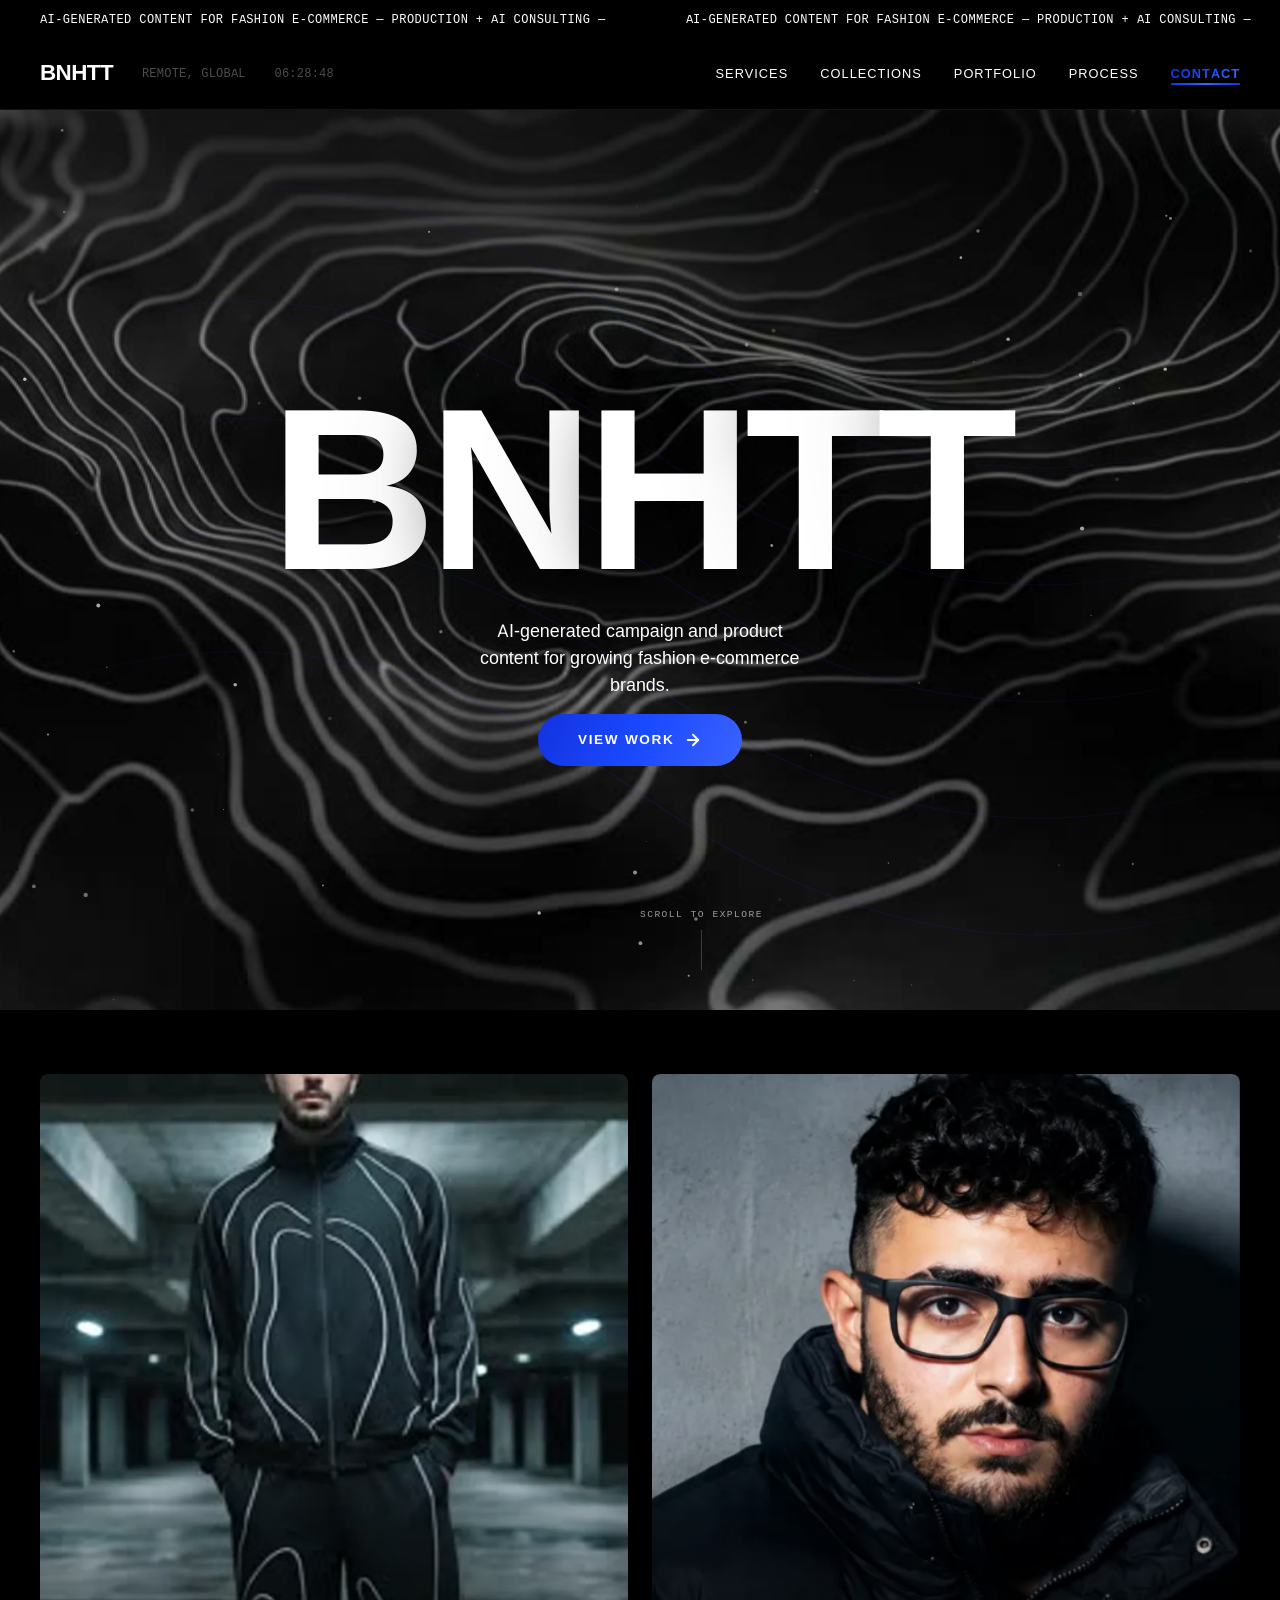
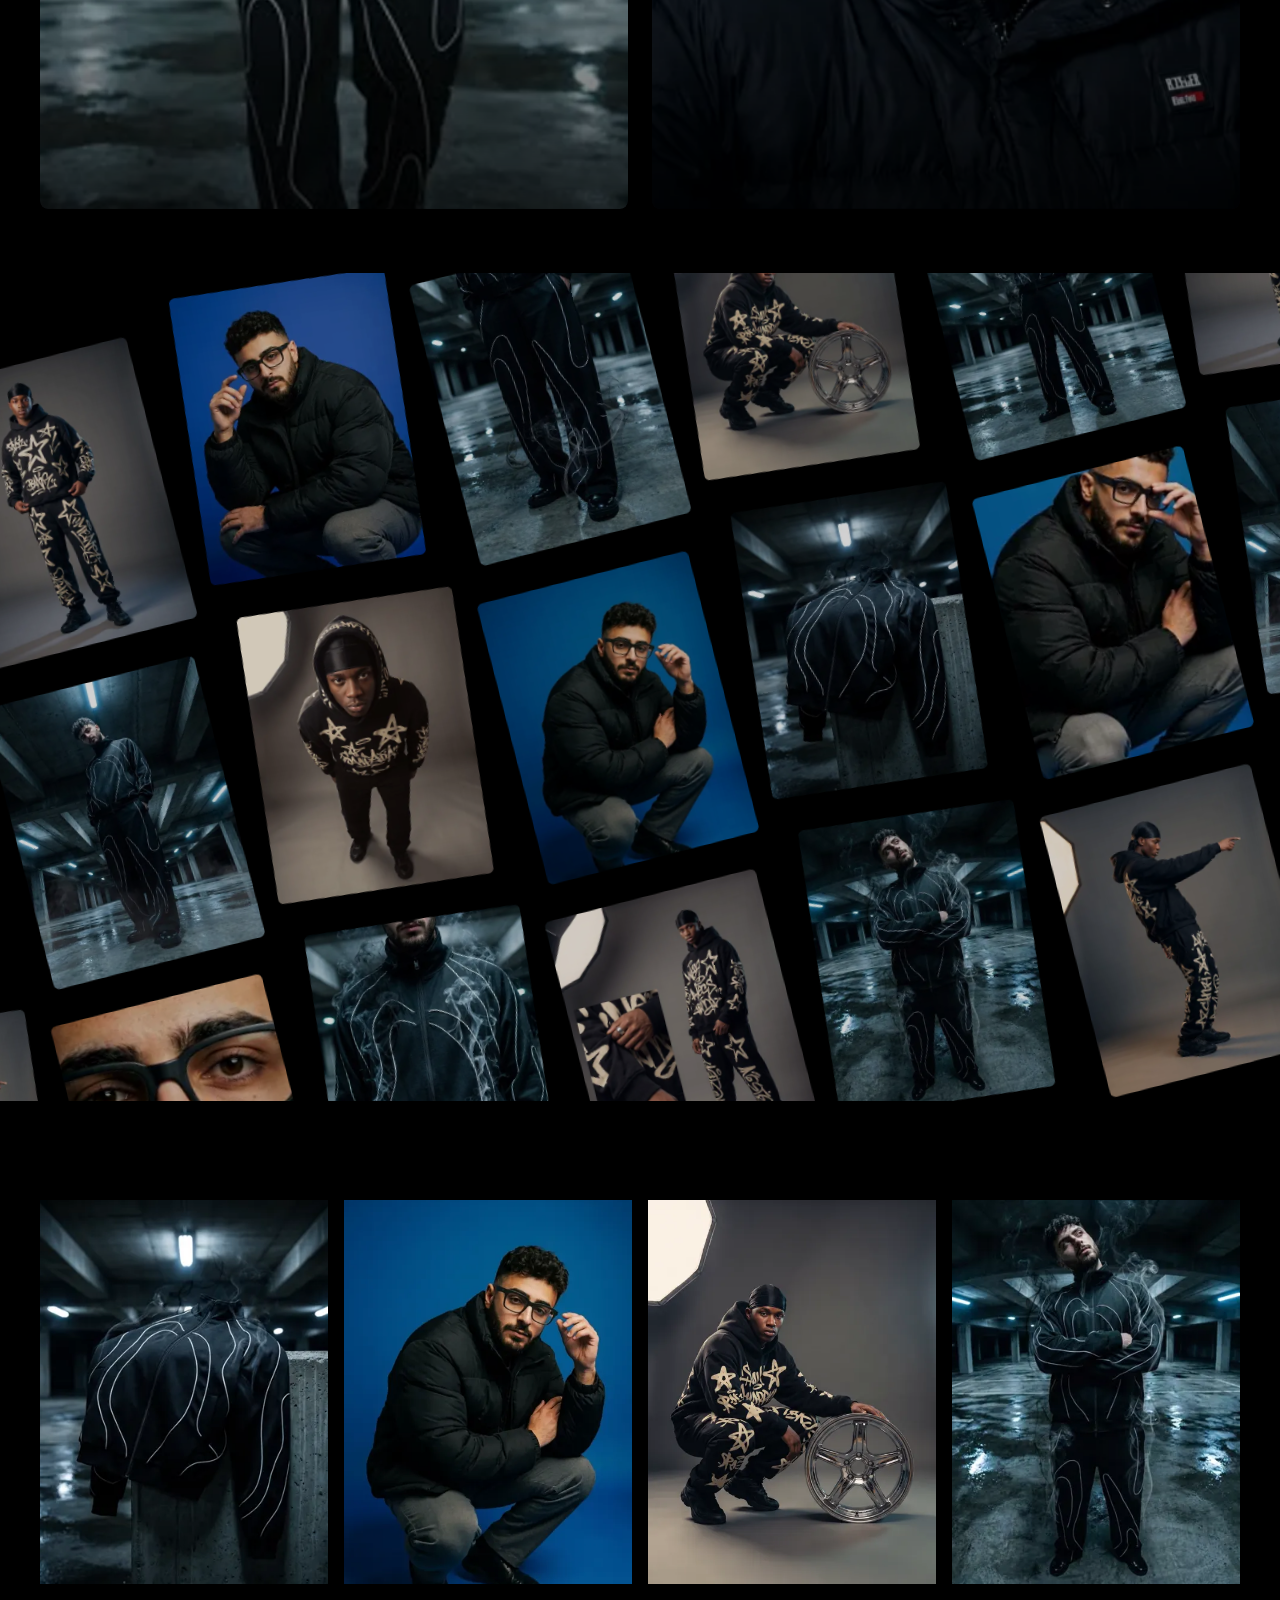
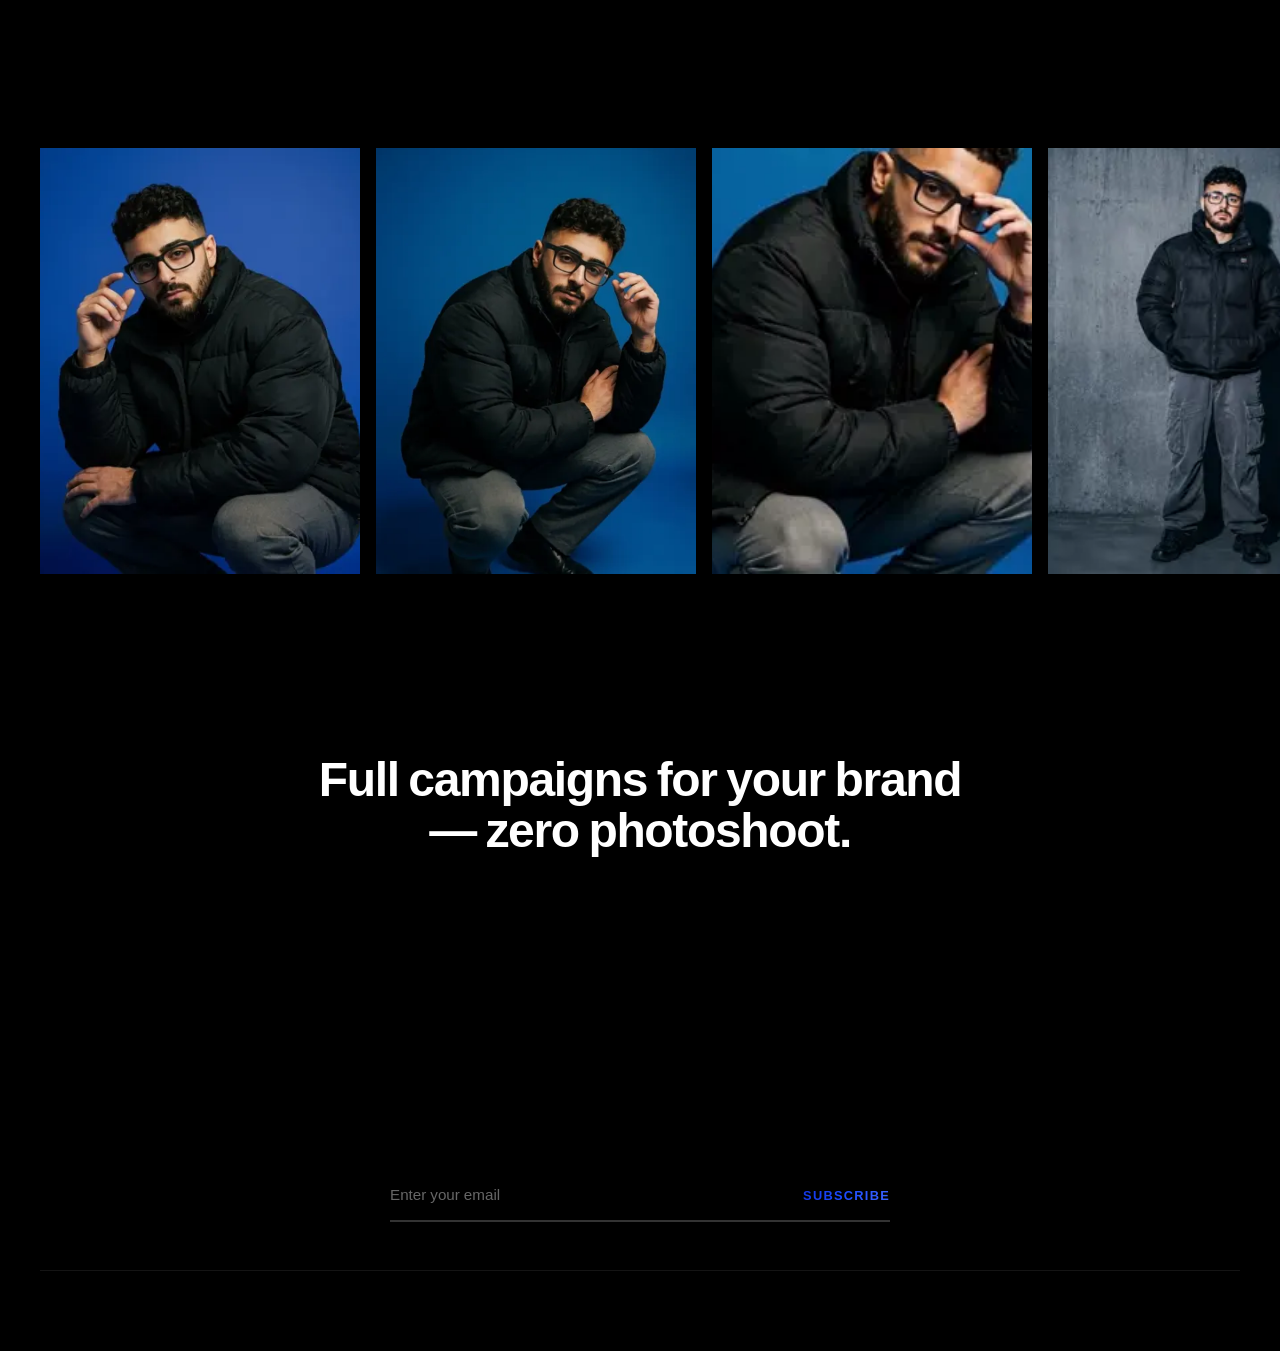
==== index.html @ 85efdde9 "fix: replace cursor-tracking spotlight glow with border hover on service cards Removes the mousemove" ====
<!DOCTYPE html>
<html lang="en">
<head>
  <meta charset="utf-8">
  <meta name="viewport" content="width=device-width, initial-scale=1.0">
  <title>BNHTT AI Studio — AI Content Production for Fashion & E-commerce Brands</title>
  <meta name="description" content="AI-generated campaign and product content for growing fashion e-commerce brands. Production and AI content consulting.">
  <link rel="icon" href="assets/images/favicon.svg" type="image/svg+xml">
  <link rel="icon" href="assets/images/favicon-32.png" sizes="32x32" type="image/png">
  <link rel="apple-touch-icon" href="assets/images/apple-touch-icon.png">
  <link rel="canonical" href="https://bnhtt.github.io/bnhtt-ai-studio-web/">
  <meta property="og:type" content="website">
  <meta property="og:site_name" content="BNHTT AI Studio">
  <meta property="og:title" content="BNHTT AI Studio — AI Content Production for Fashion & E-commerce Brands">
  <meta property="og:description" content="AI-generated campaign and product content for growing fashion e-commerce brands. Full campaigns with zero physical photoshoot.">
  <meta property="og:url" content="https://bnhtt.github.io/bnhtt-ai-studio-web/">
  <meta property="og:image" content="https://bnhtt.github.io/bnhtt-ai-studio-web/assets/og-image.jpg">
  <meta property="og:image:width" content="1200">
  <meta property="og:image:height" content="630">
  <meta name="twitter:card" content="summary_large_image">
  <meta name="twitter:title" content="BNHTT AI Studio — AI Content Production">
  <meta name="twitter:description" content="AI-generated campaigns for fashion e-commerce. Zero physical photoshoot.">
  <meta name="twitter:image" content="https://bnhtt.github.io/bnhtt-ai-studio-web/assets/og-image.jpg">
  <script type="application/ld+json">{"@context":"https://schema.org","@type":"Organization","name":"BNHTT AI Studio","url":"https://bnhtt.github.io/bnhtt-ai-studio-web/","description":"AI content production studio for fashion and e-commerce brands","founder":{"@type":"Person","name":"Bruno Nicolás Huerres"},"sameAs":["https://www.linkedin.com/in/bruno-nicolas-huerres"]}</script>
  <link rel="stylesheet" href="assets/custom-overrides.css">
  <link rel="stylesheet" href="assets/studio-additions.css">
  <link rel="stylesheet" href="assets/living-blue.css">
  <link rel="stylesheet" href="assets/ui-polish.css">
  <link rel="stylesheet" href="assets/dark-theme.css">
  <link rel="stylesheet" href="assets/text-anim.css">
  <link rel="stylesheet" href="assets/shader-bg.css">
</head>
<body>

  <a href="#hero" class="skip-link">Skip to content</a>

  <!-- ===== SHADER BACKGROUND (color-shifting on scroll) ===== -->
  <canvas id="shaderBg" aria-hidden="true"></canvas>

  <!-- ===== TICKER ===== -->
  <div class="ticker">
    <div class="ticker-track">
      <span class="ticker-text">AI-GENERATED CONTENT FOR FASHION E-COMMERCE — PRODUCTION + AI CONSULTING —</span>
      <span class="ticker-text">AI-GENERATED CONTENT FOR FASHION E-COMMERCE — PRODUCTION + AI CONSULTING —</span>
      <span class="ticker-text">AI-GENERATED CONTENT FOR FASHION E-COMMERCE — PRODUCTION + AI CONSULTING —</span>
      <span class="ticker-text">AI-GENERATED CONTENT FOR FASHION E-COMMERCE — PRODUCTION + AI CONSULTING —</span>
    </div>
  </div>

  <!-- ===== HEADER ===== -->
  <header class="header">
    <div class="header-left">
      <span class="header-brand">BNHTT</span>
      <span class="header-location">REMOTE, GLOBAL</span>
      <span class="header-time">--:--:--</span>
    </div>
    <nav class="header-nav">
      <a href="#services" class="nav-link">SERVICES</a>
      <a href="collections.html" class="nav-link">COLLECTIONS</a>
      <a href="#work" class="nav-link">PORTFOLIO</a>
      <a href="#process" class="nav-link">PROCESS</a>
      <a href="#contact" class="nav-link nav-cart">CONTACT</a>
    </nav>
  </header>

  <!-- ===== HERO (Scroll Expansion + Background Paths + Sparkles) ===== -->
  <section class="hero" id="hero" tabindex="-1">
    <!-- Background Paths SVG -->
    <div class="bg-paths" id="bgPaths">
      <svg viewBox="0 0 1920 1080" preserveAspectRatio="xMidYMid slice">
        <path class="bg-path" d="M0 540 Q 480 200, 960 540 T 1920 540" />
        <path class="bg-path" d="M0 680 Q 480 340, 960 680 T 1920 680" />
        <path class="bg-path" d="M0 820 Q 480 480, 960 820 T 1920 820" />
        <path class="bg-path" d="M0 400 Q 480 60, 960 400 T 1920 400" />
        <path class="bg-path" d="M0 260 Q 480 -80, 960 260 T 1920 260" />
      </svg>
    </div>

    <!-- Hero background video -->
    <div class="hero-bg" id="heroBg">
      <video id="heroVideo" src="assets/video/hero-wordmark-scrub.mp4" poster="assets/video/hero-wordmark-poster.jpg" muted playsinline preload="auto"></video>
    </div>

    <!-- Overlay gradient for expansion effect -->
    <div class="hero-overlay" id="heroOverlay"></div>

    <!-- Hero content -->
    <div class="hero-content" id="heroContent">
      <!-- Sparkles canvas -->
      <canvas id="sparklesCanvas"></canvas>
      <span class="hero-kicker">AI STUDIO</span>
      <h1 class="hero-title" id="heroTitle" aria-label="BNHTT AI Studio — AI content production for fashion and e-commerce brands">BNHTT</h1>
      <p class="hero-subhead">AI-generated campaign and product content for growing fashion e-commerce brands.</p>
      <div class="hero-cta-wrapper">
        <a href="#work" class="hero-cta" id="heroCta">
          <span class="cta-text">VIEW WORK</span>
          <span class="cta-arrow">
            <svg width="18" height="18" viewBox="0 0 24 24" fill="none" stroke="currentColor" stroke-width="2.5" stroke-linecap="round" stroke-linejoin="round">
              <line x1="5" y1="12" x2="19" y2="12"/><polyline points="12 5 19 12 12 19"/>
            </svg>
          </span>
        </a>
      </div>
    </div>

    <!-- Scroll indicator -->
    <div class="scroll-indicator">
      <span class="scroll-label">SCROLL TO EXPLORE</span>
      <div class="scroll-line"><span></span></div>
    </div>
  </section>

  <!-- ===== COLLECTION BROWSE (Spotlight Cards) ===== -->
  <section class="browse" id="services">
    <div class="browse-grid">
      <a href="collections.html" class="spotlight-card">
        <div class="spotlight-img">
          <img src="assets/images/bnhtt/production-card_900.webp" srcset="assets/images/bnhtt/production-card_480.webp 480w, assets/images/bnhtt/production-card_900.webp 900w" sizes="(max-width: 640px) 100vw, 45vw" decoding="async" alt="Production service">
        </div>
        <span class="spotlight-label">PRODUCTION</span>
        <span class="spotlight-desc">AI-generated campaigns and product photography — zero physical photoshoot.</span>
      </a>
      <a href="#contact" class="spotlight-card">
        <div class="spotlight-img">
          <img src="assets/images/bnhtt/consulting-card_900.webp" srcset="assets/images/bnhtt/consulting-card_480.webp 480w, assets/images/bnhtt/consulting-card_900.webp 900w" sizes="(max-width: 640px) 100vw, 45vw" decoding="async" alt="Consulting service">
        </div>
        <span class="spotlight-label">CONSULTING</span>
        <span class="spotlight-desc">Strategy and training to apply AI content production to your brand.</span>
      </a>
    </div>
  </section>

  <!-- ===== DIAGONAL CASCADE (K.I.N.D style) → COLLECTIONS ===== -->
  <section class="kind-cascade" id="collections">
    <div class="cascade-wrap" aria-hidden="true">
      <div class="cascade-row">
        <div class="cascade-card"><img src="assets/campaigns/smoke/image-full-portrait-fashion-photograph-of-the--mr4r8g49-2myx_480.webp" srcset="assets/campaigns/smoke/image-full-portrait-fashion-photograph-of-the--mr4r8g49-2myx_480.webp 480w, assets/campaigns/smoke/image-full-portrait-fashion-photograph-of-the--mr4r8g49-2myx_900.webp 900w" sizes="(max-width: 900px) 40vw, 280px" alt="" loading="lazy" decoding="async" width="480" height="640"></div>
        <div class="cascade-card"><img src="assets/campaigns/chrome_garage/01_full_body_coord_480.webp" srcset="assets/campaigns/chrome_garage/01_full_body_coord_480.webp 480w, assets/campaigns/chrome_garage/01_full_body_coord_900.webp 900w" sizes="(max-width: 900px) 40vw, 280px" alt="" loading="lazy" decoding="async" width="480" height="640"></div>
        <div class="cascade-card"><img src="assets/campaigns/blue/frame_hero1_480.webp" srcset="assets/campaigns/blue/frame_hero1_480.webp 480w, assets/campaigns/blue/frame_hero1_900.webp 900w" sizes="(max-width: 900px) 40vw, 280px" alt="" loading="lazy" decoding="async" width="480" height="640"></div>
        <div class="cascade-card"><img src="assets/campaigns/smoke/image-close-up-fashion-detail-photograph-focus-mr4r941b-03mb_480.webp" srcset="assets/campaigns/smoke/image-close-up-fashion-detail-photograph-focus-mr4r941b-03mb_480.webp 480w, assets/campaigns/smoke/image-close-up-fashion-detail-photograph-focus-mr4r941b-03mb_900.webp 900w" sizes="(max-width: 900px) 40vw, 280px" alt="" loading="lazy" decoding="async" width="480" height="640"></div>
        <div class="cascade-card"><img src="assets/campaigns/chrome_garage/04_prop_llanta_cromada_480.webp" srcset="assets/campaigns/chrome_garage/04_prop_llanta_cromada_480.webp 480w, assets/campaigns/chrome_garage/04_prop_llanta_cromada_900.webp 900w" sizes="(max-width: 900px) 40vw, 280px" alt="" loading="lazy" decoding="async" width="480" height="640"></div>
        <div class="cascade-card"><img src="assets/campaigns/smoke/image-full-portrait-fashion-photograph-of-the--mr4r8g49-2myx_480.webp" srcset="assets/campaigns/smoke/image-full-portrait-fashion-photograph-of-the--mr4r8g49-2myx_480.webp 480w, assets/campaigns/smoke/image-full-portrait-fashion-photograph-of-the--mr4r8g49-2myx_900.webp 900w" sizes="(max-width: 900px) 40vw, 280px" alt="" loading="lazy" decoding="async" width="480" height="640"></div>
        <div class="cascade-card"><img src="assets/campaigns/chrome_garage/01_full_body_coord_480.webp" srcset="assets/campaigns/chrome_garage/01_full_body_coord_480.webp 480w, assets/campaigns/chrome_garage/01_full_body_coord_900.webp 900w" sizes="(max-width: 900px) 40vw, 280px" alt="" loading="lazy" decoding="async" width="480" height="640"></div>
        <div class="cascade-card"><img src="assets/campaigns/blue/frame_hero1_480.webp" srcset="assets/campaigns/blue/frame_hero1_480.webp 480w, assets/campaigns/blue/frame_hero1_900.webp 900w" sizes="(max-width: 900px) 40vw, 280px" alt="" loading="lazy" decoding="async" width="480" height="640"></div>
        <div class="cascade-card"><img src="assets/campaigns/smoke/image-close-up-fashion-detail-photograph-focus-mr4r941b-03mb_480.webp" srcset="assets/campaigns/smoke/image-close-up-fashion-detail-photograph-focus-mr4r941b-03mb_480.webp 480w, assets/campaigns/smoke/image-close-up-fashion-detail-photograph-focus-mr4r941b-03mb_900.webp 900w" sizes="(max-width: 900px) 40vw, 280px" alt="" loading="lazy" decoding="async" width="480" height="640"></div>
        <div class="cascade-card"><img src="assets/campaigns/chrome_garage/04_prop_llanta_cromada_480.webp" srcset="assets/campaigns/chrome_garage/04_prop_llanta_cromada_480.webp 480w, assets/campaigns/chrome_garage/04_prop_llanta_cromada_900.webp 900w" sizes="(max-width: 900px) 40vw, 280px" alt="" loading="lazy" decoding="async" width="480" height="640"></div>
      </div>
      <div class="cascade-row reverse">
        <div class="cascade-card"><img src="assets/campaigns/blue/frame_crouch_480.webp" srcset="assets/campaigns/blue/frame_crouch_480.webp 480w, assets/campaigns/blue/frame_crouch_900.webp 900w" sizes="(max-width: 900px) 40vw, 280px" alt="" loading="lazy" decoding="async" width="480" height="640"></div>
        <div class="cascade-card"><img src="assets/campaigns/smoke/image-full-body-fashion-photograph-of-the-same-mr4r9ql4-m71h_480.webp" srcset="assets/campaigns/smoke/image-full-body-fashion-photograph-of-the-same-mr4r9ql4-m71h_480.webp 480w, assets/campaigns/smoke/image-full-body-fashion-photograph-of-the-same-mr4r9ql4-m71h_900.webp 900w" sizes="(max-width: 900px) 40vw, 280px" alt="" loading="lazy" decoding="async" width="480" height="640"></div>
        <div class="cascade-card"><img src="assets/campaigns/chrome_garage/05_retrato_hood_up_480.webp" srcset="assets/campaigns/chrome_garage/05_retrato_hood_up_480.webp 480w, assets/campaigns/chrome_garage/05_retrato_hood_up_900.webp 900w" sizes="(max-width: 900px) 40vw, 280px" alt="" loading="lazy" decoding="async" width="480" height="640"></div>
        <div class="cascade-card"><img src="assets/campaigns/blue/frame_hero2_480.webp" srcset="assets/campaigns/blue/frame_hero2_480.webp 480w, assets/campaigns/blue/frame_hero2_900.webp 900w" sizes="(max-width: 900px) 40vw, 280px" alt="" loading="lazy" decoding="async" width="480" height="640"></div>
        <div class="cascade-card"><img src="assets/campaigns/smoke/image-product-still-life-fashion-photography-o-mr4r7rx3-8bcl_480.webp" srcset="assets/campaigns/smoke/image-product-still-life-fashion-photography-o-mr4r7rx3-8bcl_480.webp 480w, assets/campaigns/smoke/image-product-still-life-fashion-photography-o-mr4r7rx3-8bcl_900.webp 900w" sizes="(max-width: 900px) 40vw, 280px" alt="" loading="lazy" decoding="async" width="480" height="640"></div>
        <div class="cascade-card"><img src="assets/campaigns/blue/frame_crouch_480.webp" srcset="assets/campaigns/blue/frame_crouch_480.webp 480w, assets/campaigns/blue/frame_crouch_900.webp 900w" sizes="(max-width: 900px) 40vw, 280px" alt="" loading="lazy" decoding="async" width="480" height="640"></div>
        <div class="cascade-card"><img src="assets/campaigns/smoke/image-full-body-fashion-photograph-of-the-same-mr4r9ql4-m71h_480.webp" srcset="assets/campaigns/smoke/image-full-body-fashion-photograph-of-the-same-mr4r9ql4-m71h_480.webp 480w, assets/campaigns/smoke/image-full-body-fashion-photograph-of-the-same-mr4r9ql4-m71h_900.webp 900w" sizes="(max-width: 900px) 40vw, 280px" alt="" loading="lazy" decoding="async" width="480" height="640"></div>
        <div class="cascade-card"><img src="assets/campaigns/chrome_garage/05_retrato_hood_up_480.webp" srcset="assets/campaigns/chrome_garage/05_retrato_hood_up_480.webp 480w, assets/campaigns/chrome_garage/05_retrato_hood_up_900.webp 900w" sizes="(max-width: 900px) 40vw, 280px" alt="" loading="lazy" decoding="async" width="480" height="640"></div>
        <div class="cascade-card"><img src="assets/campaigns/blue/frame_hero2_480.webp" srcset="assets/campaigns/blue/frame_hero2_480.webp 480w, assets/campaigns/blue/frame_hero2_900.webp 900w" sizes="(max-width: 900px) 40vw, 280px" alt="" loading="lazy" decoding="async" width="480" height="640"></div>
        <div class="cascade-card"><img src="assets/campaigns/smoke/image-product-still-life-fashion-photography-o-mr4r7rx3-8bcl_480.webp" srcset="assets/campaigns/smoke/image-product-still-life-fashion-photography-o-mr4r7rx3-8bcl_480.webp 480w, assets/campaigns/smoke/image-product-still-life-fashion-photography-o-mr4r7rx3-8bcl_900.webp 900w" sizes="(max-width: 900px) 40vw, 280px" alt="" loading="lazy" decoding="async" width="480" height="640"></div>
      </div>
      <div class="cascade-row slow">
        <div class="cascade-card"><img src="assets/campaigns/chrome_garage/02_editorial_profile_point_480.webp" srcset="assets/campaigns/chrome_garage/02_editorial_profile_point_480.webp 480w, assets/campaigns/chrome_garage/02_editorial_profile_point_900.webp 900w" sizes="(max-width: 900px) 40vw, 280px" alt="" loading="lazy" decoding="async" width="480" height="640"></div>
        <div class="cascade-card"><img src="assets/campaigns/blue/frame_closeup_480.webp" srcset="assets/campaigns/blue/frame_closeup_480.webp 480w, assets/campaigns/blue/frame_closeup_900.webp 900w" sizes="(max-width: 900px) 40vw, 280px" alt="" loading="lazy" decoding="async" width="480" height="640"></div>
        <div class="cascade-card"><img src="assets/campaigns/smoke/image-camera-most-important-instruction-tight--mr4s2w0s-jcgx_480.webp" srcset="assets/campaigns/smoke/image-camera-most-important-instruction-tight--mr4s2w0s-jcgx_480.webp 480w, assets/campaigns/smoke/image-camera-most-important-instruction-tight--mr4s2w0s-jcgx_900.webp 900w" sizes="(max-width: 900px) 40vw, 280px" alt="" loading="lazy" decoding="async" width="480" height="640"></div>
        <div class="cascade-card"><img src="assets/campaigns/chrome_garage/03_detalle_textura_print_480.webp" srcset="assets/campaigns/chrome_garage/03_detalle_textura_print_480.webp 480w, assets/campaigns/chrome_garage/03_detalle_textura_print_900.webp 900w" sizes="(max-width: 900px) 40vw, 280px" alt="" loading="lazy" decoding="async" width="480" height="640"></div>
        <div class="cascade-card"><img src="assets/campaigns/smoke/image-camera-wide-angle-lens-45-degree-angle-i-mr4s3p71-jqk0_480.webp" srcset="assets/campaigns/smoke/image-camera-wide-angle-lens-45-degree-angle-i-mr4s3p71-jqk0_480.webp 480w, assets/campaigns/smoke/image-camera-wide-angle-lens-45-degree-angle-i-mr4s3p71-jqk0_900.webp 900w" sizes="(max-width: 900px) 40vw, 280px" alt="" loading="lazy" decoding="async" width="480" height="640"></div>
        <div class="cascade-card"><img src="assets/campaigns/chrome_garage/02_editorial_profile_point_480.webp" srcset="assets/campaigns/chrome_garage/02_editorial_profile_point_480.webp 480w, assets/campaigns/chrome_garage/02_editorial_profile_point_900.webp 900w" sizes="(max-width: 900px) 40vw, 280px" alt="" loading="lazy" decoding="async" width="480" height="640"></div>
        <div class="cascade-card"><img src="assets/campaigns/blue/frame_closeup_480.webp" srcset="assets/campaigns/blue/frame_closeup_480.webp 480w, assets/campaigns/blue/frame_closeup_900.webp 900w" sizes="(max-width: 900px) 40vw, 280px" alt="" loading="lazy" decoding="async" width="480" height="640"></div>
        <div class="cascade-card"><img src="assets/campaigns/smoke/image-camera-most-important-instruction-tight--mr4s2w0s-jcgx_480.webp" srcset="assets/campaigns/smoke/image-camera-most-important-instruction-tight--mr4s2w0s-jcgx_480.webp 480w, assets/campaigns/smoke/image-camera-most-important-instruction-tight--mr4s2w0s-jcgx_900.webp 900w" sizes="(max-width: 900px) 40vw, 280px" alt="" loading="lazy" decoding="async" width="480" height="640"></div>
        <div class="cascade-card"><img src="assets/campaigns/chrome_garage/03_detalle_textura_print_480.webp" srcset="assets/campaigns/chrome_garage/03_detalle_textura_print_480.webp 480w, assets/campaigns/chrome_garage/03_detalle_textura_print_900.webp 900w" sizes="(max-width: 900px) 40vw, 280px" alt="" loading="lazy" decoding="async" width="480" height="640"></div>
        <div class="cascade-card"><img src="assets/campaigns/smoke/image-camera-wide-angle-lens-45-degree-angle-i-mr4s3p71-jqk0_480.webp" srcset="assets/campaigns/smoke/image-camera-wide-angle-lens-45-degree-angle-i-mr4s3p71-jqk0_480.webp 480w, assets/campaigns/smoke/image-camera-wide-angle-lens-45-degree-angle-i-mr4s3p71-jqk0_900.webp 900w" sizes="(max-width: 900px) 40vw, 280px" alt="" loading="lazy" decoding="async" width="480" height="640"></div>
      </div>
    </div>
    <div class="cascade-content">
      <span class="cascade-kicker">THE ARCHIVE</span>
      <h2 class="cascade-title">COLLECTIONS</h2>
      <a href="collections.html" class="cascade-cta">EXPLORE COLLECTIONS →</a>
    </div>
  </section>

  <!-- ===== COLLECTIONS PHOTO BANNER (Text Reveal) ===== -->
  <section class="photo-banner" id="work" data-reveal>
    <h2 class="section-title" data-reveal-word>Selected Work</h2>
        <div class="photo-banner-grid">
      <div class="photo-item" data-reveal-word>
        <img src="assets/campaigns/smoke/image-product-still-life-fashion-photography-o-mr4r7rx3-8bcl_900.webp" srcset="assets/campaigns/smoke/image-product-still-life-fashion-photography-o-mr4r7rx3-8bcl_480.webp 480w, assets/campaigns/smoke/image-product-still-life-fashion-photography-o-mr4r7rx3-8bcl_900.webp 900w" sizes="(max-width: 900px) 45vw, 320px" alt="Smoke campaign — AI-generated product still life" loading="lazy" decoding="async" width="900" height="1200">
      </div>
      <div class="photo-item" data-reveal-word>
        <img src="assets/campaigns/blue/frame_hero2_900.webp" srcset="assets/campaigns/blue/frame_hero2_480.webp 480w, assets/campaigns/blue/frame_hero2_900.webp 900w" sizes="(max-width: 900px) 45vw, 320px" alt="Blue campaign — hero frame on saturated blue set" loading="lazy" decoding="async" width="900" height="1200">
      </div>
      <div class="photo-item" data-reveal-word>
        <img src="assets/campaigns/chrome_garage/04_prop_llanta_cromada_900.webp" srcset="assets/campaigns/chrome_garage/04_prop_llanta_cromada_480.webp 480w, assets/campaigns/chrome_garage/04_prop_llanta_cromada_900.webp 900w" sizes="(max-width: 900px) 45vw, 320px" alt="Chrome Garage campaign — chrome rim as sculptural prop" loading="lazy" decoding="async" width="900" height="1200">
      </div>
      <div class="photo-item" data-reveal-word>
        <img src="assets/campaigns/smoke/image-camera-wide-angle-lens-45-degree-angle-i-mr4s3p71-jqk0_900.webp" srcset="assets/campaigns/smoke/image-camera-wide-angle-lens-45-degree-angle-i-mr4s3p71-jqk0_480.webp 480w, assets/campaigns/smoke/image-camera-wide-angle-lens-45-degree-angle-i-mr4s3p71-jqk0_900.webp 900w" sizes="(max-width: 900px) 45vw, 320px" alt="Smoke campaign — wide angle editorial shot" loading="lazy" decoding="async" width="900" height="1200">
      </div>
    </div>
  </section>

  <!-- ===== PHOTOSHOOT SLIDESHOW ===== -->
  <section class="slideshow" id="process" data-reveal>
    <h2 class="section-title" data-reveal-word>Behind the Process</h2>
    <div class="slideshow-track">
      <div class="slideshow-item">
        <img src="assets/images/bnhtt/process-01_480.webp" srcset="assets/images/bnhtt/process-01_480.webp 480w, assets/images/bnhtt/process-01_900.webp 900w" sizes="(max-width: 900px) 240px, 320px" loading="lazy" decoding="async" alt="AI-generated variation 1 from a single reference model">
      </div>
      <div class="slideshow-item">
        <img src="assets/images/bnhtt/process-02_480.webp" srcset="assets/images/bnhtt/process-02_480.webp 480w, assets/images/bnhtt/process-02_900.webp 900w" sizes="(max-width: 900px) 240px, 320px" loading="lazy" decoding="async" alt="AI-generated variation 2 from a single reference model">
      </div>
      <div class="slideshow-item">
        <img src="assets/images/bnhtt/process-03_480.webp" srcset="assets/images/bnhtt/process-03_480.webp 480w, assets/images/bnhtt/process-03_900.webp 900w" sizes="(max-width: 900px) 240px, 320px" loading="lazy" decoding="async" alt="AI-generated variation 3 from a single reference model">
      </div>
      <div class="slideshow-item">
        <img src="assets/images/bnhtt/process-04_480.webp" srcset="assets/images/bnhtt/process-04_480.webp 480w, assets/images/bnhtt/process-04_900.webp 900w" sizes="(max-width: 900px) 240px, 320px" loading="lazy" decoding="async" alt="AI-generated variation 4 from a single reference model">
      </div>
      <!-- Duplicate set so the -50% translateX loop is seamless (no jump-cut) -->
      <div class="slideshow-item" aria-hidden="true">
        <img src="assets/images/bnhtt/process-01_480.webp" srcset="assets/images/bnhtt/process-01_480.webp 480w, assets/images/bnhtt/process-01_900.webp 900w" sizes="(max-width: 900px) 240px, 320px" loading="lazy" decoding="async" alt="" aria-hidden="true">
      </div>
      <div class="slideshow-item" aria-hidden="true">
        <img src="assets/images/bnhtt/process-02_480.webp" srcset="assets/images/bnhtt/process-02_480.webp 480w, assets/images/bnhtt/process-02_900.webp 900w" sizes="(max-width: 900px) 240px, 320px" loading="lazy" decoding="async" alt="" aria-hidden="true">
      </div>
      <div class="slideshow-item" aria-hidden="true">
        <img src="assets/images/bnhtt/process-03_480.webp" srcset="assets/images/bnhtt/process-03_480.webp 480w, assets/images/bnhtt/process-03_900.webp 900w" sizes="(max-width: 900px) 240px, 320px" loading="lazy" decoding="async" alt="" aria-hidden="true">
      </div>
      <div class="slideshow-item" aria-hidden="true">
        <img src="assets/images/bnhtt/process-04_480.webp" srcset="assets/images/bnhtt/process-04_480.webp 480w, assets/images/bnhtt/process-04_900.webp 900w" sizes="(max-width: 900px) 240px, 320px" loading="lazy" decoding="async" alt="" aria-hidden="true">
      </div>
    </div>
  </section>

  <!-- ===== FOOTER ===== -->
  <footer class="footer" id="contact">
    <div class="contact-cta">
      <span class="contact-kicker">START A PROJECT</span>
      <h2 class="contact-title" data-reveal-word>Full campaigns for your brand — zero photoshoot.</h2>
      <p class="contact-sub">Product and campaign visuals for fashion &amp; e-commerce brands, produced with AI. Tell us about your brand and get a proposal back within 24 hours.</p>
      <a class="contact-btn" href="mailto:brunohuerres99@gmail.com?subject=New%20project%20inquiry%20-%20BNHTT%20AI%20Studio&amp;body=Hi%20Bruno%2C%0A%0AI%20would%20like%20to%20talk%20about%20content%20for%20my%20brand.%0A%0ABrand%20or%20store%3A%20%0AWhat%20I%20need%20(product%20shots%2C%20campaign%2C%20models)%3A%20%0AApprox.%20number%20of%20visuals%3A%20%0AWebsite%20or%20Instagram%3A%20%0A%0AThanks!">
        <span class="cta-text">Start your project</span>
        <span class="cta-arrow">
          <svg width="18" height="18" viewBox="0 0 24 24" fill="none" stroke="currentColor" stroke-width="2.5" stroke-linecap="round" stroke-linejoin="round">
            <line x1="5" y1="12" x2="19" y2="12"/><polyline points="12 5 19 12 12 19"/>
          </svg>
        </span>
      </a>
      <span class="contact-trust">No commitment · Reply within 24 h</span>
    </div>

    <div class="footer-signup">
      <p class="footer-signup-label">Not ready yet? Follow the studio and get occasional AI content tips.</p>
      <form class="footer-form">
        <input type="email" placeholder="Enter your email" class="footer-input" aria-label="Email">
        <button type="submit" class="footer-btn">SUBSCRIBE</button>
      </form>
    </div>
    <div class="footer-bottom">
      <span class="footer-copy">© BNHTT AI STUDIO — All rights reserved</span>
    </div>
  </footer>

  <script src="assets/custom-enhance.js"></script>
  <script src="assets/motion.js"></script>
  <script src="assets/site-fixes.js"></script>
  <script src="assets/ui-polish.js"></script>
  <script src="assets/text-anim.js"></script>
  <script src="assets/shader-bg.js"></script>
  <script src="assets/hero-scroll.js"></script>
</body>
</html>
---- assets/custom-overrides.css ----
/* =====================================================================
   GARM — Estilo completo
   Paleta: White #FFFFFF | Persian Blue #1332DE | Black #000000
   Componentes: Background Paths, Sparkles, Spotlight Card,
   Interactive Hover Button, Text Reveal, Scroll Expansion Hero
   ===================================================================== */

/* ---------- FONTS ---------- */
@font-face {
  font-family: 'Bricolage Grotesque';
  src: url('fonts/fonts.gstatic.com_s_bricolagegrotesque_v9_3y9U6as8bTXq_nANBjzKo3IeZx8z6up5BeSl5jBNz_19PpbpMXuECpwUxJBOm_OJWiaaD30YfKfjZZoLvZvl-Molsg.woff2') format('woff2');
  font-weight: 300 500;
  font-style: normal;
}
@font-face {
  font-family: 'Bricolage Grotesque';
  src: url('fonts/fonts.gstatic.com_s_bricolagegrotesque_v9_3y9U6as8bTXq_nANBjzKo3IeZx8z6up5BeSl5jBNz_19PpbpMXuECpwUxJBOm_OJWiaaD30YfKfjZZoLvZvl-MUlstwJ.woff2') format('woff2');
  font-weight: 600 800;
  font-style: normal;
}
@font-face {
  font-family: 'DM Sans';
  src: url('fonts/fonts.gstatic.com_s_dmsans_v17_rP2tp2ywxg089UriI5-g4vlH9VoD8CmcqZG40F9JadbnoEwAopxRR232VGM.woff2') format('woff2');
  font-weight: 400;
  font-style: normal;
}
@font-face {
  font-family: 'DM Sans';
  src: url('fonts/fonts.gstatic.com_s_dmsans_v17_rP2tp2ywxg089UriI5-g4vlH9VoD8CmcqZG40F9JadbnoEwAopxRSW32.woff2') format('woff2');
  font-weight: 400;
  font-style: italic;
}
@font-face {
  font-family: 'Space Mono';
  src: url('fonts/fonts.gstatic.com_s_spacemono_v17_i7dPIFZifjKcF5UAWdDRYE58RWq7.woff2') format('woff2');
  font-weight: 400;
  font-style: normal;
}
@font-face {
  font-family: 'Space Mono';
  src: url('fonts/fonts.gstatic.com_s_spacemono_v17_i7dPIFZifjKcF5UAWdDRYEF8RQ.woff2') format('woff2');
  font-weight: 700;
  font-style: normal;
}

/* ---------- RESET ---------- */
*, *::before, *::after {
  margin: 0;
  padding: 0;
  box-sizing: border-box;
}

html {
  -webkit-font-smoothing: antialiased;
  -moz-osx-font-smoothing: grayscale;
  text-rendering: optimizeLegibility;
  scroll-behavior: smooth;
}

body {
  font-family: 'DM Sans', sans-serif;
  background: #FFFFFF;
  color: #000000;
  line-height: 1.5;
  overflow-x: hidden;
}

img {
  display: block;
  width: 100%;
  height: 100%;
  object-fit: cover;
}

a {
  text-decoration: none;
  color: inherit;
}

.section-title {
  font-family: 'Bricolage Grotesque', sans-serif;
  font-weight: 700;
  font-size: 2.8rem;
  letter-spacing: -0.025em;
  margin-bottom: 2rem;
  color: #000000;
}

/* =====================================================================
   COMPONENTE: BACKGROUND PATHS (Kokonut UI)
   SVG paths animados en el fondo del hero
   ===================================================================== */
.bg-paths {
  position: absolute;
  inset: 0;
  z-index: 1;
  pointer-events: none;
  opacity: 0.5;
  overflow: hidden;
}
.bg-paths svg {
  width: 100%;
  height: 100%;
}
.bg-path {
  fill: none;
  stroke: url(#pathGradient);
  stroke-width: 1.2;
  stroke-linecap: round;
  stroke-dasharray: 2000;
  stroke-dashoffset: 2000;
  opacity: 0.6;
}

/* =====================================================================
   COMPONENTE: SPARKLES (Aceternity UI)
   Partículas canvas sobre el título
   ===================================================================== */
#sparklesCanvas {
  position: absolute;
  inset: 0;
  width: 100%;
  height: 100%;
  pointer-events: none;
  z-index: 2;
}

/* =====================================================================
   COMPONENTE: SCROLL EXPANSION HERO
   El hero se expande al scrollear
   ===================================================================== */
.hero {
  position: relative;
  height: 100vh;
  min-height: 700px;
  overflow: hidden;
  background: #000000;
}
.hero-bg {
  position: absolute;
  inset: 0;
  z-index: 0;
  transition: transform 0.1s linear;
  will-change: transform;
}
.hero-bg img,
.hero-bg video {
  width: 100%;
  height: 100%;
  object-fit: cover;
}
/* Overlay que se desvanece al scrollear */
.hero-overlay {
  position: absolute;
  inset: 0;
  z-index: 1;
  background: linear-gradient(
    to bottom,
    rgba(0,0,0,0.3) 0%,
    rgba(0,0,0,0.1) 50%,
    rgba(0,0,0,0.0) 100%
  );
  transition: opacity 0.3s;
}
/* Contenido del hero (se mueve hacia arriba al scrollear) */
.hero-content {
  position: relative;
  z-index: 3;
  display: flex;
  flex-direction: column;
  align-items: center;
  justify-content: center;
  height: 100%;
  text-align: center;
  padding: 2rem;
  will-change: transform;
}
.hero-title {
  font-family: 'Bricolage Grotesque', sans-serif;
  font-weight: 800;
  font-size: clamp(6rem, 18vw, 16rem);
  letter-spacing: -0.035em;
  line-height: 0.9;
  color: #FFFFFF;
  text-shadow: 0 4px 60px rgba(0,0,0,0.5), 0 0 120px rgba(0,0,0,0.3);
  position: relative;
  z-index: 3;
}
.hero-kicker {
  font-family: 'Space Mono', monospace;
  font-size: 0.85rem;
  letter-spacing: 0.3em;
  color: #1332DE;
  text-shadow: 0 2px 20px rgba(0,0,0,0.6);
  position: relative;
  z-index: 3;
  margin-bottom: 0.75rem;
}
.hero-subhead {
  font-family: 'DM Sans', sans-serif;
  font-weight: 500;
  font-size: clamp(0.95rem, 1.4vw, 1.15rem);
  color: #FFFFFF;
  text-shadow: 0 2px 20px rgba(0,0,0,0.6);
  max-width: 32ch;
  margin-top: 1.25rem;
  position: relative;
  z-index: 3;
}

/* ---------- SCROLL INDICATOR ---------- */
.scroll-indicator {
  position: absolute;
  bottom: 2.5rem;
  left: 50%;
  transform: translateX(-50%);
  z-index: 5;
  display: flex;
  flex-direction: column;
  align-items: center;
  gap: 0.6rem;
  opacity: 0.7;
  transition: opacity 1s;
}
.scroll-indicator.hidden {
  opacity: 0;
  pointer-events: none;
}
.scroll-label {
  font-family: 'Space Mono', monospace;
  font-size: 0.6rem;
  letter-spacing: 0.15em;
  color: rgba(255,255,255,0.6);
}
.scroll-line {
  width: 1px;
  height: 40px;
  background: rgba(255,255,255,0.2);
  position: relative;
  overflow: hidden;
}
.scroll-line span {
  position: absolute;
  top: -100%;
  left: 0;
  width: 100%;
  height: 100%;
  background: #FFFFFF;
  animation: scroll-pulse 2s ease-in-out infinite;
}
@keyframes scroll-pulse {
  0% { top: -100%; }
  100% { top: 100%; }
}

/* =====================================================================
   COMPONENTE: INTERACTIVE HOVER BUTTON (Magic UI)
   CTA con flecha animada
   ===================================================================== */
.hero-cta-wrapper {
  position: relative;
  z-index: 3;
  margin-top: 1rem;
}
.hero-cta {
  display: inline-flex;
  align-items: center;
  gap: 0.6rem;
  font-family: 'DM Sans', sans-serif;
  font-weight: 600;
  font-size: 0.85rem;
  letter-spacing: 0.12em;
  text-transform: uppercase;
  color: #FFFFFF;
  background: #1332DE;
  padding: 1rem 2.5rem;
  position: relative;
  overflow: hidden;
  transition: all 0.4s cubic-bezier(0.34, 1.56, 0.64, 1);
  will-change: transform;
  cursor: pointer;
  border: none;
}
.hero-cta::before {
  content: '';
  position: absolute;
  inset: 0;
  background: linear-gradient(135deg, #1332DE, #1a4aff);
  opacity: 0;
  transition: opacity 0.4s;
}
.hero-cta .cta-text {
  position: relative;
  z-index: 1;
}
.cta-arrow {
  position: relative;
  z-index: 1;
  display: inline-flex;
  transition: transform 0.4s cubic-bezier(0.34, 1.56, 0.64, 1);
}
.hero-cta:hover::before {
  opacity: 1;
}
.hero-cta:hover .cta-arrow {
  transform: translateX(4px);
}
.hero-cta:hover {
  transform: translateY(-1px);
  box-shadow: 0 8px 30px rgba(19, 50, 222, 0.35);
}

/* =====================================================================
   COMPONENTE: SERVICE CARD — borde animado en hover (EaseMize)
   Glow de borde sutil en azul de marca, sin seguimiento de mouse.
   ===================================================================== */
.spotlight-card {
  position: relative;
  overflow: hidden;
  cursor: pointer;
  aspect-ratio: 4 / 5;
  display: block;
  border-radius: 0;
  isolation: isolate;
}
.spotlight-card::before {
  content: '';
  position: absolute;
  inset: 0;
  z-index: 3;
  pointer-events: none;
  padding: 1.5px;
  border-radius: inherit;
  background: linear-gradient(
    135deg,
    rgba(19, 50, 222, 0) 0%,
    rgba(64, 120, 255, 0.9) 45%,
    rgba(19, 50, 222, 0) 100%
  );
  background-size: 220% 220%;
  -webkit-mask: linear-gradient(#000 0 0) content-box, linear-gradient(#000 0 0);
  -webkit-mask-composite: xor;
  mask-composite: exclude;
  opacity: 0;
  transition: opacity 0.35s ease, background-position 1.4s ease;
}
.spotlight-card:hover::before {
  opacity: 1;
  background-position: 100% 0%;
  animation: spotlight-border-sweep 2.4s linear infinite;
}
.spotlight-card::after {
  content: '';
  position: absolute;
  inset: 0;
  z-index: 3;
  pointer-events: none;
  border-radius: inherit;
  box-shadow: inset 0 0 0 1px rgba(64, 120, 255, 0.25), 0 0 24px rgba(19, 50, 222, 0.25);
  opacity: 0;
  transition: opacity 0.35s ease;
}
.spotlight-card:hover::after {
  opacity: 1;
}
@keyframes spotlight-border-sweep {
  0% { background-position: 0% 0%; }
  100% { background-position: 200% 0%; }
}
@media (prefers-reduced-motion: reduce) {
  .spotlight-card:hover::before { animation: none; }
}
.spotlight-img {
  width: 100%;
  height: 100%;
}
.spotlight-img img {
  transition: transform 0.7s cubic-bezier(0.16, 1, 0.3, 1);
  will-change: transform;
}
.spotlight-card:hover .spotlight-img img {
  transform: scale(1.06);
}
.spotlight-label {
  position: absolute;
  bottom: 2rem;
  left: 2rem;
  z-index: 3;
  font-family: 'Bricolage Grotesque', sans-serif;
  font-weight: 700;
  font-size: 2.5rem;
  letter-spacing: -0.02em;
  color: #FFFFFF;
  text-shadow: 0 2px 20px rgba(0,0,0,0.4);
}

/* ---- TICKER ---- */
.ticker {
  background: #000000;
  color: #FFFFFF;
  font-family: 'Space Mono', monospace;
  font-size: 0.75rem;
  letter-spacing: 0.04em;
  text-transform: uppercase;
  overflow: hidden;
  padding: 0.6rem 0;
  white-space: nowrap;
}
.ticker-track {
  display: flex;
  width: max-content;
  animation: ticker-scroll 30s linear infinite;
}
.ticker-text {
  padding: 0 2.5rem;
  flex-shrink: 0;
}
@keyframes ticker-scroll {
  0% { transform: translateX(0); }
  100% { transform: translateX(-50%); }
}

/* ---- HEADER ---- */
.header {
  display: flex;
  align-items: center;
  justify-content: space-between;
  padding: 1.2rem 2.5rem;
  background: #FFFFFF;
  border-bottom: 1px solid rgba(0,0,0,0.06);
  position: sticky;
  top: 0;
  z-index: 100;
}
.header-left {
  display: flex;
  align-items: center;
  gap: 1.8rem;
}
.header-brand {
  font-family: 'Bricolage Grotesque', sans-serif;
  font-weight: 700;
  font-size: 1.4rem;
  letter-spacing: -0.025em;
  color: #000000;
}
.header-location,
.header-time {
  font-family: 'Space Mono', monospace;
  font-size: 0.75rem;
  color: #000000;
  opacity: 0.55;
  letter-spacing: 0.02em;
}
.header-nav {
  display: flex;
  align-items: center;
  gap: 2rem;
}
.nav-link {
  font-family: 'DM Sans', sans-serif;
  font-size: 0.8rem;
  font-weight: 500;
  letter-spacing: 0.08em;
  text-transform: uppercase;
  color: #000000;
  transition: color 0.2s;
  position: relative;
}
.nav-link::after {
  content: '';
  position: absolute;
  bottom: -2px;
  left: 0;
  width: 0;
  height: 1.5px;
  background: #1332DE;
  transition: width 0.3s cubic-bezier(0.34, 1.56, 0.64, 1);
}
.nav-link:hover {
  color: #1332DE;
}
.nav-link:hover::after {
  width: 100%;
}
.nav-cart {
  color: #1332DE;
  font-weight: 600;
}

/* ---- BROWSE SECTION ---- */
.browse {
  padding: 4rem 2.5rem;
  background: #FFFFFF;
}
.browse-grid {
  display: grid;
  grid-template-columns: 1fr 1fr;
  gap: 1.5rem;
  max-width: 1400px;
  margin: 0 auto;
}

/* ---- PHOTO BANNER ---- */
.photo-banner {
  padding: 0 2.5rem 4rem;
  background: #FFFFFF;
  max-width: 1400px;
  margin: 0 auto;
}
.photo-banner-grid {
  display: grid;
  grid-template-columns: repeat(4, 1fr);
  gap: 1rem;
}
.photo-item {
  aspect-ratio: 3 / 4;
  overflow: hidden;
  cursor: pointer;
  transition: transform 0.5s cubic-bezier(0.16, 1, 0.3, 1);
}
.photo-item:hover {
  transform: scale(1.03);
}
.photo-item img {
  transition: transform 0.7s cubic-bezier(0.16, 1, 0.3, 1);
}
.photo-item:hover img {
  transform: scale(1.08);
}

/* ---- SLIDESHOW ---- */
.slideshow {
  padding: 0 2.5rem 4rem;
  background: #FFFFFF;
  overflow: hidden;
  max-width: 1400px;
  margin: 0 auto;
}
.slideshow-track {
  display: flex;
  gap: 1rem;
  width: max-content;
  animation: slideshow-scroll 40s linear infinite;
}
.slideshow-item {
  width: 320px;
  aspect-ratio: 3 / 4;
  flex-shrink: 0;
  overflow: hidden;
}
.slideshow-item img {
  transition: transform 0.7s cubic-bezier(0.16, 1, 0.3, 1);
}
.slideshow-item:hover img {
  transform: scale(1.06);
}
@keyframes slideshow-scroll {
  0% { transform: translateX(0); }
  100% { transform: translateX(-50%); }
}

/* =====================================================================
   COMPONENTE: TEXT REVEAL (Magic UI)
   Palabras que aparecen al scrollear
   ===================================================================== */
[data-reveal-word] {
  opacity: 0;
  transform: translateY(30px);
  transition: opacity 0.8s cubic-bezier(0.16, 1, 0.3, 1),
              transform 0.8s cubic-bezier(0.16, 1, 0.3, 1);
}
[data-reveal-word].revealed {
  opacity: 1;
  transform: translateY(0);
}

/* ---- FOOTER ---- */
.footer {
  background: #000000;
  color: #FFFFFF;
  padding: 5rem 2.5rem 2rem;
}
.footer-signup {
  max-width: 500px;
  margin: 0 auto 3rem;
  text-align: center;
}
.footer-title {
  font-family: 'Bricolage Grotesque', sans-serif;
  font-weight: 700;
  font-size: 2.2rem;
  letter-spacing: -0.025em;
  margin-bottom: 1.5rem;
  color: #FFFFFF;
}
.footer-form {
  display: flex;
  gap: 0;
  border-bottom: 2px solid rgba(255,255,255,0.2);
  transition: border-color 0.3s;
}
.footer-form:focus-within {
  border-color: #1332DE;
}
.footer-input {
  flex: 1;
  background: transparent;
  border: none;
  padding: 0.9rem 0;
  font-family: 'DM Sans', sans-serif;
  font-size: 0.95rem;
  color: #FFFFFF;
  outline: none;
}
.footer-input::placeholder {
  color: rgba(255,255,255,0.4);
}
.footer-btn {
  background: transparent;
  border: none;
  font-family: 'DM Sans', sans-serif;
  font-weight: 600;
  font-size: 0.8rem;
  letter-spacing: 0.1em;
  text-transform: uppercase;
  color: #1332DE;
  cursor: pointer;
  padding: 0.9rem 0;
  transition: color 0.2s;
}
.footer-btn:hover {
  color: #FFFFFF;
}
.footer-bottom {
  border-top: 1px solid rgba(255,255,255,0.08);
  padding-top: 1.5rem;
  text-align: center;
}
.footer-copy {
  font-family: 'Space Mono', monospace;
  font-size: 0.7rem;
  letter-spacing: 0.04em;
  color: rgba(255,255,255,0.35);
}

/* ---- REDUCED MOTION ---- */
@media (prefers-reduced-motion: reduce) {
  *, *::before, *::after {
    animation-duration: 0.01ms !important;
    transition-duration: 0.01ms !important;
  }
  .ticker-track {
    animation: none;
  }
  .slideshow-track {
    animation: none;
  }
  .scroll-line span {
    animation: none;
    top: 0;
  }
  [data-reveal-word] {
    opacity: 1;
    transform: none;
  }
  .bg-path {
    stroke-dashoffset: 0;
  }
}

/* ---- ACCESSIBLE FOCUS STATES ----
   Halo ring (white inner + blue outer) reads on white header/body,
   black hero/footer and busy campaign photos alike — a single-color
   outline disappears against at least one of those backgrounds. */
a, button, input, textarea, [tabindex] {
  outline: none;
}
a:focus-visible,
button:focus-visible,
input:focus-visible,
textarea:focus-visible,
[tabindex]:focus-visible {
  outline: 2px solid #FFFFFF;
  outline-offset: 2px;
  box-shadow: 0 0 0 4px #1332DE;
}
.skip-link:focus-visible {
  outline: none;
  box-shadow: none;
}
#hero:focus-visible,
#main-content:focus-visible {
  outline: none;
  box-shadow: none;
}

/* ---- SKIP LINK ---- */
.skip-link {
  position: absolute;
  top: -3rem;
  left: 1rem;
  z-index: 1000;
  background: #1332DE;
  color: #FFFFFF;
  padding: 0.75rem 1.25rem;
  font-family: 'Space Mono', monospace;
  font-size: 0.75rem;
  letter-spacing: 0.08em;
  text-transform: uppercase;
  text-decoration: none;
  transition: top 0.2s;
}
.skip-link:focus {
  top: 1rem;
}

/* ---- RESPONSIVE ---- */
@media (max-width: 900px) {
  .header { padding: 1rem 1.5rem; flex-wrap: wrap; gap: 0.8rem; }
  .header-left { gap: 1rem; }
  .header-nav { gap: 1.2rem; }
  .browse { padding: 2rem 1.5rem; }
  .browse-grid { grid-template-columns: 1fr; }
  .photo-banner { padding: 0 1.5rem 2rem; }
  .photo-banner-grid { grid-template-columns: repeat(2, 1fr); }
  .slideshow { padding: 0 1.5rem 2rem; }
  .slideshow-item { width: 240px; }
  .section-title { font-size: 2rem; }
}

@media (max-width: 600px) {
  .header-location,
  .header-time { display: none; }
  .photo-banner-grid { grid-template-columns: 1fr 1fr; }
  .footer { padding: 3rem 1.5rem 1.5rem; }
  .hero-title { font-size: clamp(4rem, 14vw, 6rem); }
  .spotlight-label { font-size: 1.8rem; bottom: 1.2rem; left: 1.2rem; }
  .scroll-indicator { display: none; }
}
---- assets/studio-additions.css ----
/* =====================================================================
   BNHTT AI STUDIO — Additions
   (1) K.I.N.D-style diagonal cascade section  (2) Collections page
   Paleta: White #FFFFFF | Persian Blue #1332DE | Black #000000
   ===================================================================== */

/* ============ (-1) MOTION SYSTEM ============ */

/* Kicker "AI STUDIO" — más grande y más ancho */
.hero-kicker {
  font-size: 1.05rem !important;
  font-weight: 700 !important;
  letter-spacing: 0.62em !important;
}

/* Letras (hero title + kicker): entrada rise + blur */
.m-letter {
  display: inline-block;
  white-space: pre;
  opacity: 0;
  transform: translateY(0.55em) rotate(2deg);
  filter: blur(10px);
  animation: mLetterIn 0.7s cubic-bezier(0.22, 1, 0.36, 1) forwards;
}

@keyframes mLetterIn {
  to { opacity: 1; transform: translateY(0) rotate(0); filter: blur(0); }
}

/* Kicker: además del rise, tracking que se asienta */
.hero-entrance .hero-kicker { animation: mTrackIn 1.1s cubic-bezier(0.22, 1, 0.36, 1) both; }

@keyframes mTrackIn {
  from { letter-spacing: 1.1em; opacity: 0.4; }
  to   { letter-spacing: 0.62em; opacity: 1; }
}

/* Subhead del hero: palabras que suben en cascada al cargar
   (el delay por palabra lo inyecta motion.js inline con base 900ms) */
.m-hero-words .m-word {
  opacity: 0;
  transform: translateY(0.9em);
  animation: mWordIn 0.6s cubic-bezier(0.22, 1, 0.36, 1) forwards;
}

/* CTA y scroll indicator entran al final */
.hero-entrance .hero-cta-wrapper { animation: mFadeUp 0.7s cubic-bezier(0.22, 1, 0.36, 1) 1.35s both; }
.hero-entrance .scroll-indicator { animation: mFadeUp 0.9s ease 1.9s both; }

@keyframes mFadeUp {
  from { opacity: 0; transform: translateY(18px); }
  to   { opacity: 1; transform: translateY(0); }
}

/* Palabras genéricas (títulos/descripciones): estado inicial + entrada */
.m-word {
  display: inline-block;
  will-change: transform, opacity;
}

.m-title .m-word,
.m-desc .m-word {
  opacity: 0;
  transform: translateY(0.7em);
  transition: opacity 0.55s cubic-bezier(0.22, 1, 0.36, 1), transform 0.55s cubic-bezier(0.22, 1, 0.36, 1);
}

.m-title.m-in .m-word,
.m-desc.m-in .m-word {
  opacity: 1;
  transform: translateY(0);
}

@keyframes mWordIn {
  to { opacity: 1; transform: translateY(0); }
}

/* Los data-reveal-word existentes conservan su fade; el stagger interno lo aportan los .m-word */
.motion-off .m-letter, .motion-off .m-word { opacity: 1 !important; transform: none !important; filter: none !important; animation: none !important; transition: none !important; }

@media (prefers-reduced-motion: reduce) {
  .m-letter, .m-word, .hero-entrance .hero-cta-wrapper, .hero-entrance .scroll-indicator, .hero-entrance .hero-kicker {
    opacity: 1 !important; transform: none !important; filter: none !important; animation: none !important; transition: none !important;
  }
}

/* ============ (0) MOBILE FIXES (audit 2026-07-06) ============ */

html, body {
  overflow-x: clip;
}

@media (max-width: 720px) {
  .header {
    flex-wrap: wrap;
    row-gap: 0.2rem;
  }
  .header-location,
  .header-time {
    display: none;
  }
  .header-nav {
    width: 100%;
    display: flex;
    justify-content: space-between;
    gap: 0.4rem;
    overflow-x: auto;
    -webkit-overflow-scrolling: touch;
    scrollbar-width: none;
  }
  .header-nav::-webkit-scrollbar { display: none; }
  .nav-link {
    padding: 0.7rem 0.35rem; /* tap target ≥40px */
    font-size: 0.72rem;
    letter-spacing: 0.08em;
    white-space: nowrap;
    flex-shrink: 0;
  }
  .footer-form {
    flex-wrap: wrap;
    gap: 0.8rem;
  }
  .footer-btn {
    padding: 0.8rem 1.4rem;
  }
}

/* ============ (1) DIAGONAL CASCADE — inspired by the-kind-agency.com ============ */

.kind-cascade {
  position: relative;
  overflow: hidden;
  background: #050505;
  min-height: 92vh;
  display: flex;
  align-items: center;
  justify-content: center;
}

.cascade-wrap {
  position: absolute;
  inset: -28% -20%;
  transform: rotate(-12deg);
  display: flex;
  flex-direction: column;
  justify-content: center;
  gap: 2.2rem;
  pointer-events: none;
}

.cascade-row {
  display: flex;
  gap: 2.2rem;
  width: max-content;
  animation: cascadeScroll 52s linear infinite;
  will-change: transform;
}

.cascade-row.reverse {
  animation: cascadeScrollReverse 64s linear infinite;
}

.cascade-row.slow {
  animation-duration: 74s;
}

.kind-cascade:hover .cascade-row {
  animation-play-state: paused;
}

@keyframes cascadeScroll {
  from { transform: translate3d(0, 0, 0); }
  to   { transform: translate3d(-50%, 0, 0); }
}

@keyframes cascadeScrollReverse {
  from { transform: translate3d(-50%, 0, 0); }
  to   { transform: translate3d(0, 0, 0); }
}

.cascade-card {
  width: clamp(180px, 17vw, 280px);
  aspect-ratio: 3 / 4;
  flex-shrink: 0;
  border-radius: 6px;
  overflow: hidden;
  opacity: 0.82;
  box-shadow: 0 24px 60px rgba(0, 0, 0, 0.55);
  transform: rotate(3.5deg);
}

.cascade-card:nth-child(even) {
  transform: rotate(-2.5deg) translateY(1.6rem);
}

.cascade-card img {
  width: 100%;
  height: 100%;
  object-fit: cover;
  display: block;
}

.cascade-content {
  position: relative;
  z-index: 2;
  text-align: center;
  padding: 2rem;
}

.cascade-kicker {
  font-family: 'Space Mono', monospace;
  font-size: 0.72rem;
  letter-spacing: 0.35em;
  color: #1332DE;
  display: block;
  margin-bottom: 1.2rem;
  text-shadow: 0 2px 18px rgba(0,0,0,0.9);
}

.cascade-title {
  font-family: 'Bricolage Grotesque', sans-serif;
  font-weight: 800;
  font-size: clamp(3rem, 9vw, 7.5rem);
  line-height: 0.95;
  color: #fff;
  letter-spacing: -0.02em;
  text-shadow: 0 6px 40px rgba(0,0,0,0.85);
  margin-bottom: 2rem;
}

.cascade-cta {
  font-family: 'Space Mono', monospace;
  font-size: 0.8rem;
  letter-spacing: 0.22em;
  color: #fff;
  text-decoration: none;
  border: 1px solid rgba(255,255,255,0.45);
  padding: 0.95rem 2.1rem;
  display: inline-block;
  background: rgba(5,5,5,0.35);
  backdrop-filter: blur(4px);
  transition: background 0.25s ease, color 0.25s ease, border-color 0.25s ease;
}

.cascade-cta:hover {
  background: #1332DE;
  border-color: #1332DE;
  color: #fff;
}

@media (prefers-reduced-motion: reduce) {
  .cascade-row, .cascade-row.reverse, .cascade-row.slow {
    animation: none;
    transform: translate3d(-12%, 0, 0);
  }
}

/* ============ (2) COLLECTIONS PAGE ============ */

.collections-main {
  background: #fff;
  min-height: 100vh;
  padding: 7.5rem 4vw 5rem;
}

.collections-heading {
  font-family: 'Bricolage Grotesque', sans-serif;
  font-weight: 800;
  font-size: clamp(2.6rem, 7vw, 5.5rem);
  letter-spacing: -0.02em;
  color: #000;
  margin-bottom: 0.6rem;
}

.collections-sub {
  font-family: 'Space Mono', monospace;
  font-size: 0.78rem;
  letter-spacing: 0.25em;
  color: #555;
  margin-bottom: 3.5rem;
}

.collections-grid {
  display: grid;
  grid-template-columns: repeat(auto-fit, minmax(280px, 1fr));
  gap: 1.8rem;
}

.collection-card {
  position: relative;
  display: block;
  aspect-ratio: 3 / 4;
  overflow: hidden;
  border-radius: 6px;
  cursor: pointer;
  text-decoration: none;
  background: #0a0a0a;
}

.collection-card img {
  width: 100%;
  height: 100%;
  object-fit: cover;
  display: block;
  transition: transform 0.6s cubic-bezier(0.22, 1, 0.36, 1), opacity 0.4s ease;
}

.collection-card:hover img {
  transform: scale(1.045);
  opacity: 0.85;
}

.collection-card-label {
  position: absolute;
  left: 1.4rem;
  bottom: 1.3rem;
  z-index: 2;
}

.collection-card-name {
  font-family: 'Bricolage Grotesque', sans-serif;
  font-weight: 700;
  font-size: clamp(1.5rem, 2.6vw, 2.2rem);
  color: #fff;
  text-shadow: 0 4px 24px rgba(0,0,0,0.7);
  display: block;
}

.collection-card-count {
  font-family: 'Space Mono', monospace;
  font-size: 0.7rem;
  letter-spacing: 0.28em;
  color: rgba(255,255,255,0.85);
}

.collection-card::after {
  content: "";
  position: absolute;
  inset: 0;
  background: linear-gradient(to top, rgba(0,0,0,0.55) 0%, rgba(0,0,0,0) 45%);
}

/* --- Detail view --- */

.collection-detail {
  display: none;
}

.collection-detail.active {
  display: block;
}

.collections-grid.hidden {
  display: none;
}

.detail-back {
  font-family: 'Space Mono', monospace;
  font-size: 0.78rem;
  letter-spacing: 0.22em;
  color: #000;
  background: none;
  border: 1px solid #000;
  padding: 0.7rem 1.6rem;
  cursor: pointer;
  margin-bottom: 2.6rem;
  transition: background 0.25s ease, color 0.25s ease;
}

.detail-back:hover {
  background: #1332DE;
  border-color: #1332DE;
  color: #fff;
}

.detail-title {
  font-family: 'Bricolage Grotesque', sans-serif;
  font-weight: 800;
  font-size: clamp(2.2rem, 6vw, 4.5rem);
  color: #000;
  margin-bottom: 0.5rem;
}

.detail-desc {
  font-family: 'DM Sans', sans-serif;
  font-size: 1rem;
  color: #444;
  max-width: 62ch;
  margin-bottom: 2.8rem;
}

.detail-gallery {
  display: grid;
  grid-template-columns: repeat(auto-fill, minmax(300px, 1fr));
  gap: 1.4rem;
}

.detail-gallery img,
.detail-gallery video {
  width: 100%;
  display: block;
  border-radius: 5px;
  background: #0a0a0a;
}

.detail-gallery .gallery-video {
  grid-column: 1 / -1;
  max-height: 82vh;
  object-fit: contain;
}

.detail-nav {
  display: flex;
  justify-content: space-between;
  gap: 1.5rem;
  margin-top: 3rem;
  padding-top: 2rem;
  border-top: 1px solid rgba(0, 0, 0, 0.12);
}

.detail-nav-link {
  font-family: 'Space Mono', monospace;
  font-size: 0.78rem;
  letter-spacing: 0.15em;
  color: #000;
  text-decoration: none;
  transition: color 0.25s ease;
}

.detail-nav-link:hover {
  color: #1332DE;
}

.detail-nav-next {
  text-align: right;
}

@media (max-width: 640px) {
  .collections-main { padding-top: 6rem; }

  .detail-nav {
    flex-direction: column;
    gap: 0.9rem;
  }

  .detail-nav-next {
    text-align: left;
  }
}

/* ============ (X) CONTACT CTA — effective client-capture block (2026-07-11) ============ */
/* Reemplaza el "learn to do it yourself" (que vendía en contra del servicio) por un
   CTA primario único, orientado al beneficio. Investigación: CTA específico +161%,
   1 CTA primario por página +32%, benefit-driven > genérico. */

.contact-cta {
  max-width: 680px;
  margin: 0 auto 3.5rem;
  text-align: center;
}
.contact-kicker {
  display: inline-block;
  font-family: 'Space Mono', monospace;
  font-size: 0.72rem;
  letter-spacing: 0.22em;
  text-transform: uppercase;
  color: #1332DE;
  margin-bottom: 1rem;
}
.contact-title {
  font-family: 'Bricolage Grotesque', sans-serif;
  font-weight: 700;
  font-size: clamp(1.9rem, 4.2vw, 3rem);
  line-height: 1.05;
  letter-spacing: -0.028em;
  color: #FFFFFF;
  margin-bottom: 1.1rem;
}
.contact-sub {
  font-family: 'DM Sans', sans-serif;
  font-size: 1.02rem;
  line-height: 1.55;
  color: rgba(255, 255, 255, 0.66);
  max-width: 520px;
  margin: 0 auto 2.2rem;
}
.contact-btn {
  display: inline-flex;
  align-items: center;
  gap: 0.7rem;
  background: #1332DE;
  color: #FFFFFF;
  font-family: 'DM Sans', sans-serif;
  font-weight: 600;
  font-size: 1rem;
  letter-spacing: 0.01em;
  text-decoration: none;
  padding: 1.05rem 2.1rem;      /* tap target ≥ 44px */
  border-radius: 999px;
  transition: transform 0.2s cubic-bezier(0.22, 1, 0.36, 1), background 0.2s, box-shadow 0.2s;
  box-shadow: 0 12px 30px rgba(19, 50, 222, 0.35);
}
.contact-btn:hover,
.contact-btn:focus-visible {
  background: #1a4aff;
  transform: translateY(-2px);
  box-shadow: 0 18px 40px rgba(19, 50, 222, 0.5);
}
.contact-btn .cta-arrow {
  display: inline-flex;
  transition: transform 0.2s ease;
}
.contact-btn:hover .cta-arrow {
  transform: translateX(4px);
}
.contact-trust {
  display: block;
  margin-top: 1.1rem;
  font-family: 'Space Mono', monospace;
  font-size: 0.72rem;
  letter-spacing: 0.06em;
  color: rgba(255, 255, 255, 0.4);
}

/* Newsletter demoted to a secondary role below the primary CTA */
.footer-signup-label {
  font-family: 'DM Sans', sans-serif;
  font-size: 0.9rem;
  color: rgba(255, 255, 255, 0.5);
  margin-bottom: 1rem;
}

@media (max-width: 720px) {
  .contact-btn { width: 100%; justify-content: center; }
}

/* ============ (X) CONTACT CTA — effective client-capture block (2026-07-11) ============ */
/* Reemplaza el "learn to do it yourself" (que vendía en contra del servicio) por un
   CTA primario único, orientado al beneficio. Investigación: CTA específico +161%,
   1 CTA primario por página +32%, benefit-driven > genérico. */

.contact-cta {
  max-width: 680px;
  margin: 0 auto 3.5rem;
  text-align: center;
}
.contact-kicker {
  display: inline-block;
  font-family: 'Space Mono', monospace;
  font-size: 0.72rem;
  letter-spacing: 0.22em;
  text-transform: uppercase;
  color: #1332DE;
  margin-bottom: 1rem;
}
.contact-title {
  font-family: 'Bricolage Grotesque', sans-serif;
  font-weight: 700;
  font-size: clamp(1.9rem, 4.2vw, 3rem);
  line-height: 1.05;
  letter-spacing: -0.028em;
  color: #FFFFFF;
  margin-bottom: 1.1rem;
}
.contact-sub {
  font-family: 'DM Sans', sans-serif;
  font-size: 1.02rem;
  line-height: 1.55;
  color: rgba(255, 255, 255, 0.66);
  max-width: 520px;
  margin: 0 auto 2.2rem;
}
.contact-btn {
  display: inline-flex;
  align-items: center;
  gap: 0.7rem;
  background: #1332DE;
  color: #FFFFFF;
  font-family: 'DM Sans', sans-serif;
  font-weight: 600;
  font-size: 1rem;
  letter-spacing: 0.01em;
  text-decoration: none;
  padding: 1.05rem 2.1rem;      /* tap target ≥ 44px */
  border-radius: 999px;
  transition: transform 0.2s cubic-bezier(0.22, 1, 0.36, 1), background 0.2s, box-shadow 0.2s;
  box-shadow: 0 12px 30px rgba(19, 50, 222, 0.35);
}
.contact-btn:hover,
.contact-btn:focus-visible {
  background: #1a4aff;
  transform: translateY(-2px);
  box-shadow: 0 18px 40px rgba(19, 50, 222, 0.5);
}
.contact-btn .cta-arrow {
  display: inline-flex;
  transition: transform 0.2s ease;
}
.contact-btn:hover .cta-arrow {
  transform: translateX(4px);
}
.contact-trust {
  display: block;
  margin-top: 1.1rem;
  font-family: 'Space Mono', monospace;
  font-size: 0.72rem;
  letter-spacing: 0.06em;
  color: rgba(255, 255, 255, 0.4);
}

/* Newsletter demoted to a secondary role below the primary CTA */
.footer-signup-label {
  font-family: 'DM Sans', sans-serif;
  font-size: 0.9rem;
  color: rgba(255, 255, 255, 0.5);
  margin-bottom: 1rem;
}

@media (max-width: 720px) {
  .contact-btn { width: 100%; justify-content: center; }
}
---- assets/living-blue.css ----
/* =====================================================================
   LIVING BLUE — sistema de azul en movimiento (2026-07-11)
   Le da vida al Persian Blue (#1332DE) en TODO elemento que lo use:
   - Texto azul  → gradiente animado (shimmer)
   - Fondos azules → gradiente líquido en movimiento
   - Líneas/bordes azules → gradiente que fluye + glow
   Se carga DESPUÉS de custom-overrides.css y studio-additions.css
   para sobreescribir. Respeta prefers-reduced-motion.
   Paleta: Persian Blue #1332DE → Electric #1a4aff → Bright #3b63ff
   ===================================================================== */

:root {
  --blue-1: #1332DE;
  --blue-2: #1a4aff;
  --blue-3: #3b63ff;
  /* gradiente simétrico para que el loop de background-position sea contínuo */
  --blue-flow: linear-gradient(115deg,
    var(--blue-1) 0%, var(--blue-2) 25%, var(--blue-3) 50%,
    var(--blue-2) 75%, var(--blue-1) 100%);
}

@keyframes blueFlow {
  from { background-position: 0% 50%; }
  to   { background-position: 200% 50%; }
}
@keyframes blueGlowPulse {
  0%, 100% { box-shadow: 0 12px 30px rgba(19, 50, 222, 0.32); }
  50%      { box-shadow: 0 16px 42px rgba(40, 90, 255, 0.55); }
}

/* ---------- (A) FONDOS azules: gradiente líquido en movimiento ---------- */
.hero-cta,
.hero-cta::before,
.contact-btn,
.cascade-cta:hover,
.detail-back:hover {
  background-image: var(--blue-flow) !important;
  background-size: 200% 200% !important;
  animation: blueFlow 7s linear infinite;
}
/* el CTA primario suma un pulso de glow para reforzar la jerarquía */
.contact-btn {
  animation: blueFlow 7s linear infinite, blueGlowPulse 4.5s ease-in-out infinite;
}
.cascade-cta:hover,
.detail-back:hover { animation-duration: 6s; }

/* ---------- (B) TEXTO azul: gradiente animado (shimmer) ---------- */
.hero-kicker,
.cascade-kicker,
.detail-kicker,
.contact-kicker,
.nav-cart,
.footer-btn,
.nav-link:hover {
  background: var(--blue-flow);
  background-size: 200% auto;
  -webkit-background-clip: text;
  background-clip: text;
  -webkit-text-fill-color: transparent;
  color: transparent !important;
  animation: blueFlow 6s linear infinite;
}

/* ---------- (C) LÍNEAS / BORDES azules: gradiente que fluye + glow ---------- */
.nav-link::after {
  background: var(--blue-flow) !important;
  background-size: 200% auto;
  animation: blueFlow 5s linear infinite;
}
.footer-form:focus-within {
  border-color: var(--blue-2) !important;
  box-shadow: 0 2px 14px -5px rgba(40, 90, 255, 0.65);
}

/* ---------- Accesibilidad: sin movimiento si el usuario lo pide ---------- */
@media (prefers-reduced-motion: reduce) {
  .hero-cta, .hero-cta::before, .contact-btn, .cascade-cta:hover, .detail-back:hover,
  .hero-kicker, .cascade-kicker, .detail-kicker, .contact-kicker,
  .nav-cart, .footer-btn, .nav-link:hover, .nav-link::after {
    animation: none !important;
  }
}
---- assets/ui-polish.css ----
/* =====================================================================
   UI POLISH — auditoría UI 2026-07-12 (index)
   UI-1 header inmersivo sobre el hero → sólido al scroll
   UI-2 descriptores en las tarjetas de servicio
   UI-3 tokens de border-radius coherentes
   UI-5 estado activo de la nav (scroll-spy)
   Cargado después de los demás CSS para sobreescribir.
   ===================================================================== */

:root {
  --radius-sm: 8px;
  --radius-pill: 999px;
}

/* ---------- (UI-1) HEADER inmersivo ---------- */
/* Por defecto: oscuro y cohesivo con el ticker y el hero (adiós banda blanca). */
.header {
  background: #000000 !important;
  border-bottom: 1px solid rgba(255, 255, 255, 0.08) !important;
  transition: background .35s ease, border-color .35s ease, backdrop-filter .35s ease;
}
.header .header-brand { color: #FFFFFF; transition: color .35s ease; }
.header .header-location,
.header .header-time { color: rgba(255, 255, 255, 0.55); transition: color .35s ease; }
.header .nav-link { color: #FFFFFF; transition: color .2s ease; }

/* Al scrollear hacia el contenido claro: header sólido + texto oscuro. */
.header.scrolled {
  background: rgba(255, 255, 255, 0.92) !important;
  backdrop-filter: blur(12px);
  -webkit-backdrop-filter: blur(12px);
  border-bottom: 1px solid rgba(0, 0, 0, 0.06) !important;
}
.header.scrolled .header-brand { color: #000000; }
.header.scrolled .header-location,
.header.scrolled .header-time { color: rgba(0, 0, 0, 0.55); }
.header.scrolled .nav-link { color: #000000; }
/* la nav CONTACT (living-blue) mantiene su gradiente en ambos estados */

/* ---------- (UI-3) tokens de radius coherentes ---------- */
.spotlight-card,
.spotlight-img { border-radius: var(--radius-sm); overflow: hidden; }
.hero-cta,
.contact-btn,
.cascade-cta,
.detail-back { border-radius: var(--radius-pill); }

/* ---------- (UI-2) descriptores de las tarjetas de servicio ---------- */
.spotlight-card { position: relative; }
/* overlay uniforme para legibilidad del texto en ambas tarjetas */
.spotlight-img::after {
  content: '';
  position: absolute;
  inset: 0;
  background: linear-gradient(to top, rgba(0,0,0,0.7) 0%, rgba(0,0,0,0) 55%);
  pointer-events: none;
}
.spotlight-desc {
  display: block;
  max-width: 32ch;
  margin-top: 0.5rem;
  font-family: 'DM Sans', sans-serif;
  font-size: 0.9rem;
  line-height: 1.4;
  color: rgba(255, 255, 255, 0.82);
  position: absolute;
  left: 1.6rem;
  bottom: 1.4rem;
  z-index: 2;
  text-shadow: 0 1px 8px rgba(0,0,0,0.6);
}
/* subir el label para dejar sitio al descriptor */
.spotlight-card .spotlight-label { z-index: 2; }
.spotlight-card:has(.spotlight-desc) .spotlight-label { bottom: 4.6rem; }

/* ---------- (UI-5) estado activo de la nav (scroll-spy) ---------- */
/* reusa el subrayado living-blue: la sección visible queda marcada */
.nav-link.active::after { width: 100%; }
.nav-link.active { opacity: 1; }

@media (max-width: 720px) {
  .spotlight-desc { font-size: 0.8rem; left: 1rem; bottom: 1rem; }
  .spotlight-card:has(.spotlight-desc) .spotlight-label { bottom: 3.8rem; }
}
---- assets/dark-theme.css ----
/* =====================================================================
   DARK THEME — unifica toda la web a la paleta oscura (2026-07-12)
   Antes: hero/cascade/footer oscuros pero services/work/process en blanco.
   Ahora: todo negro editorial. Cargado al final para sobreescribir.
   ===================================================================== */

body {
  background: #000000 !important;
  color: #EDEDED;
}

/* secciones que estaban en blanco → negro */
.browse,
.photo-banner,
.slideshow {
  background: #000000 !important;
}

/* títulos de sección: de negro a blanco */
.section-title {
  color: #FFFFFF !important;
}

/* En un sitio 100% oscuro el header NO debe volverse blanco al scrollear:
   se mantiene oscuro con un fondo translúcido + blur para separar del contenido. */
.header.scrolled {
  background: rgba(0, 0, 0, 0.72) !important;
  -webkit-backdrop-filter: blur(12px);
  backdrop-filter: blur(12px);
  border-bottom: 1px solid rgba(255, 255, 255, 0.08) !important;
}
.header.scrolled .header-brand { color: #FFFFFF; }
.header.scrolled .header-location,
.header.scrolled .header-time { color: rgba(255, 255, 255, 0.55); }
.header.scrolled .nav-link { color: #FFFFFF; }

/* collections.html — fondo oscuro y textos claros */
.collections-main { background: #000000 !important; }
.collections-heading,
.collections-sub,
.detail-title,
.detail-desc { color: #FFFFFF !important; }
---- assets/text-anim.css ----
/* =====================================================================
   TEXT ANIM — animación de ENTRADA y SALIDA para el texto de todas las
   secciones (2026-07-12). Complementa motion.js (títulos/descripciones):
   este archivo cubre el resto del texto (kickers, subtítulos, labels,
   bloque de contacto, footer...). Toggle bidireccional vía IntersectionObserver.
   ===================================================================== */

@media (prefers-reduced-motion: no-preference) {
  .ta {
    opacity: 0;
    transform: translateY(26px);
    transition: opacity 0.7s cubic-bezier(0.22, 1, 0.36, 1),
                transform 0.7s cubic-bezier(0.22, 1, 0.36, 1);
  }
  .ta.ta-in {
    opacity: 1;
    transform: none;
  }
}
---- assets/shader-bg.css ----
/* =====================================================================
   SHADER BACKGROUND — canvas fijo detrás de todo el contenido (2026-07-13)
   Deja ver el fondo animado que cambia de color al scrollear.
   ===================================================================== */

#shaderBg {
  position: fixed;
  inset: 0;
  width: 100%;
  height: 100%;
  z-index: -1;
  display: block;
  pointer-events: none;
}

/* el fondo base es el shader; html queda negro como fallback */
html { background: #000000; }
body { background: transparent !important; }

/* secciones que eran negras sólidas → transparentes o con velo para
   que el shader se vea a través, manteniendo legibilidad del texto */
.browse,
.photo-banner,
.slideshow,
.collections-main { background: transparent !important; }

.kind-cascade { background: rgba(0, 0, 0, 0.30) !important; }
.footer { background: rgba(0, 0, 0, 0.38) !important; }

/* fondo oscuro de respaldo en las tarjetas de servicio: evita que el
   shader se vea "a través" mientras la imagen decodifica (async) */
.spotlight-img { background: #0a0a12; }

/* refuerzo de legibilidad del texto sobre el fondo de color */
.section-title,
.collections-heading,
.collections-sub,
.contact-title,
.contact-sub,
.detail-title,
.detail-desc,
.cascade-title { text-shadow: 0 2px 26px rgba(0, 0, 0, 0.6); }
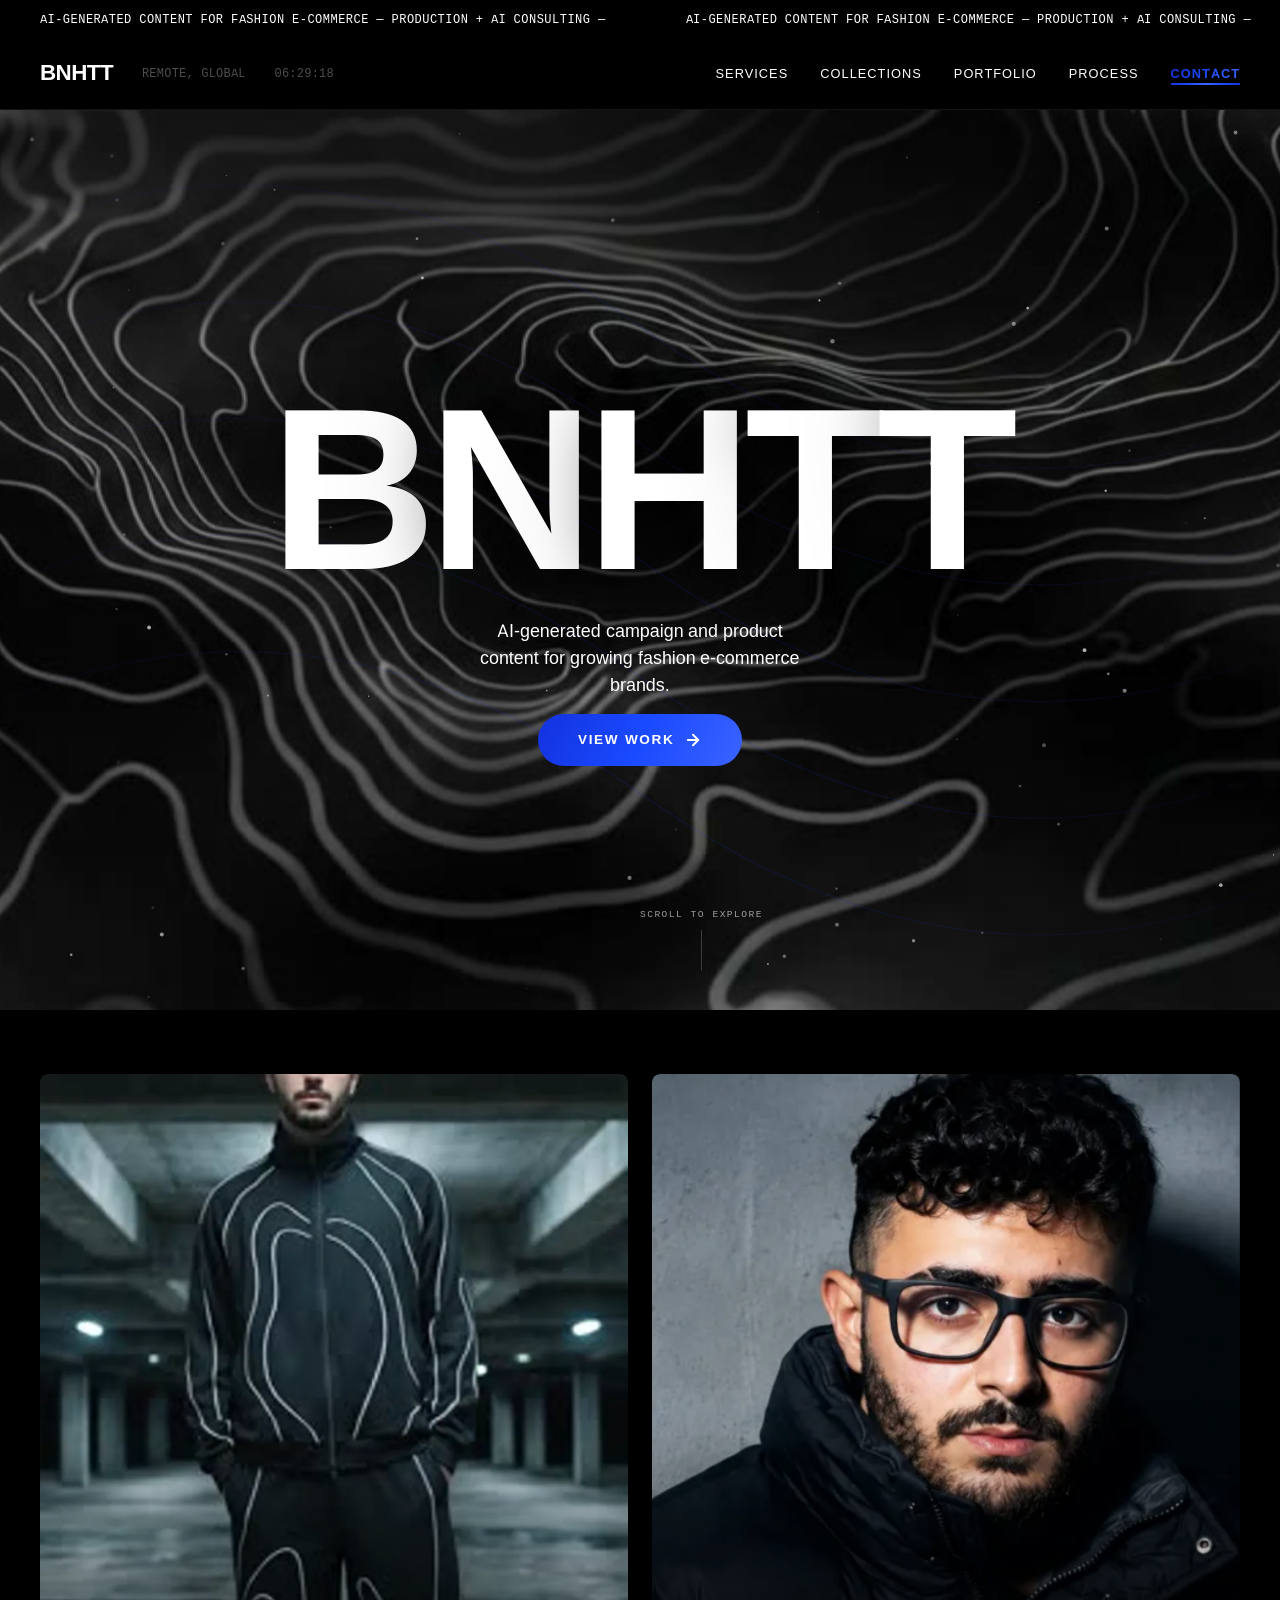
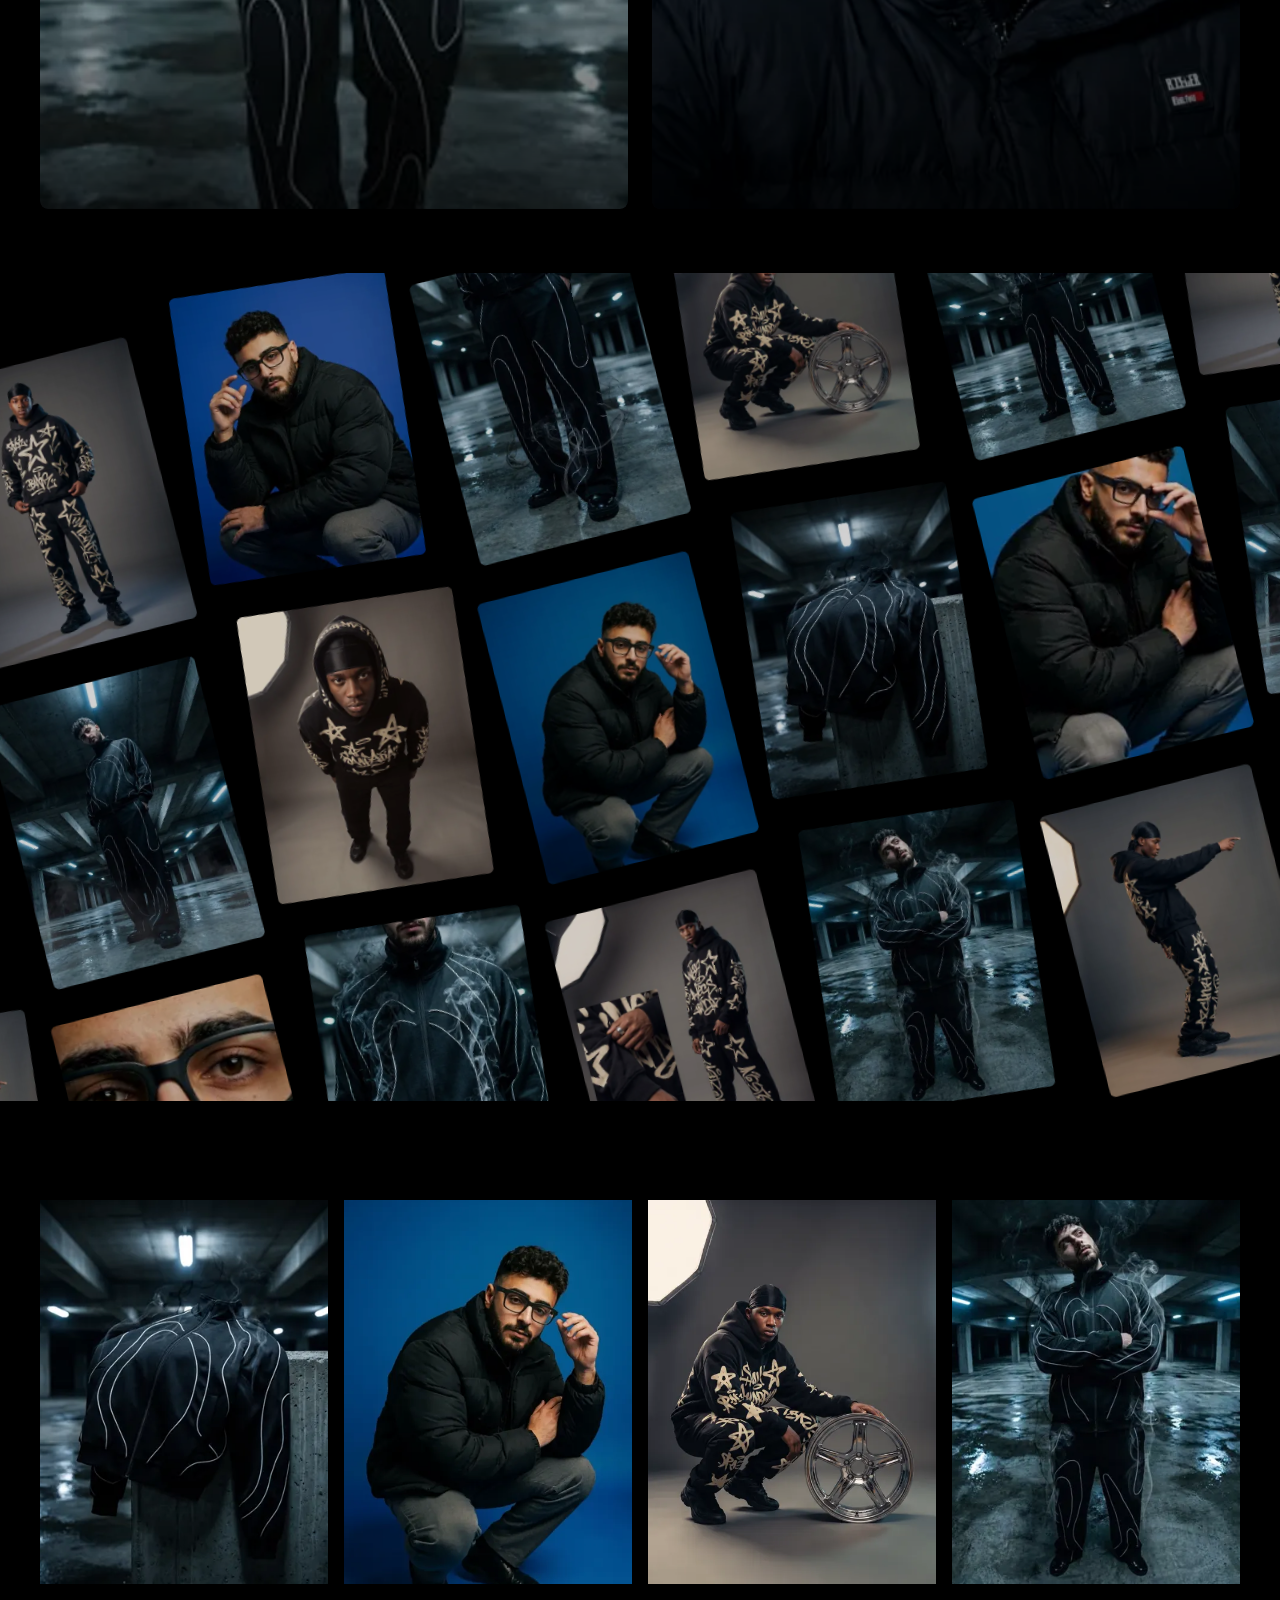
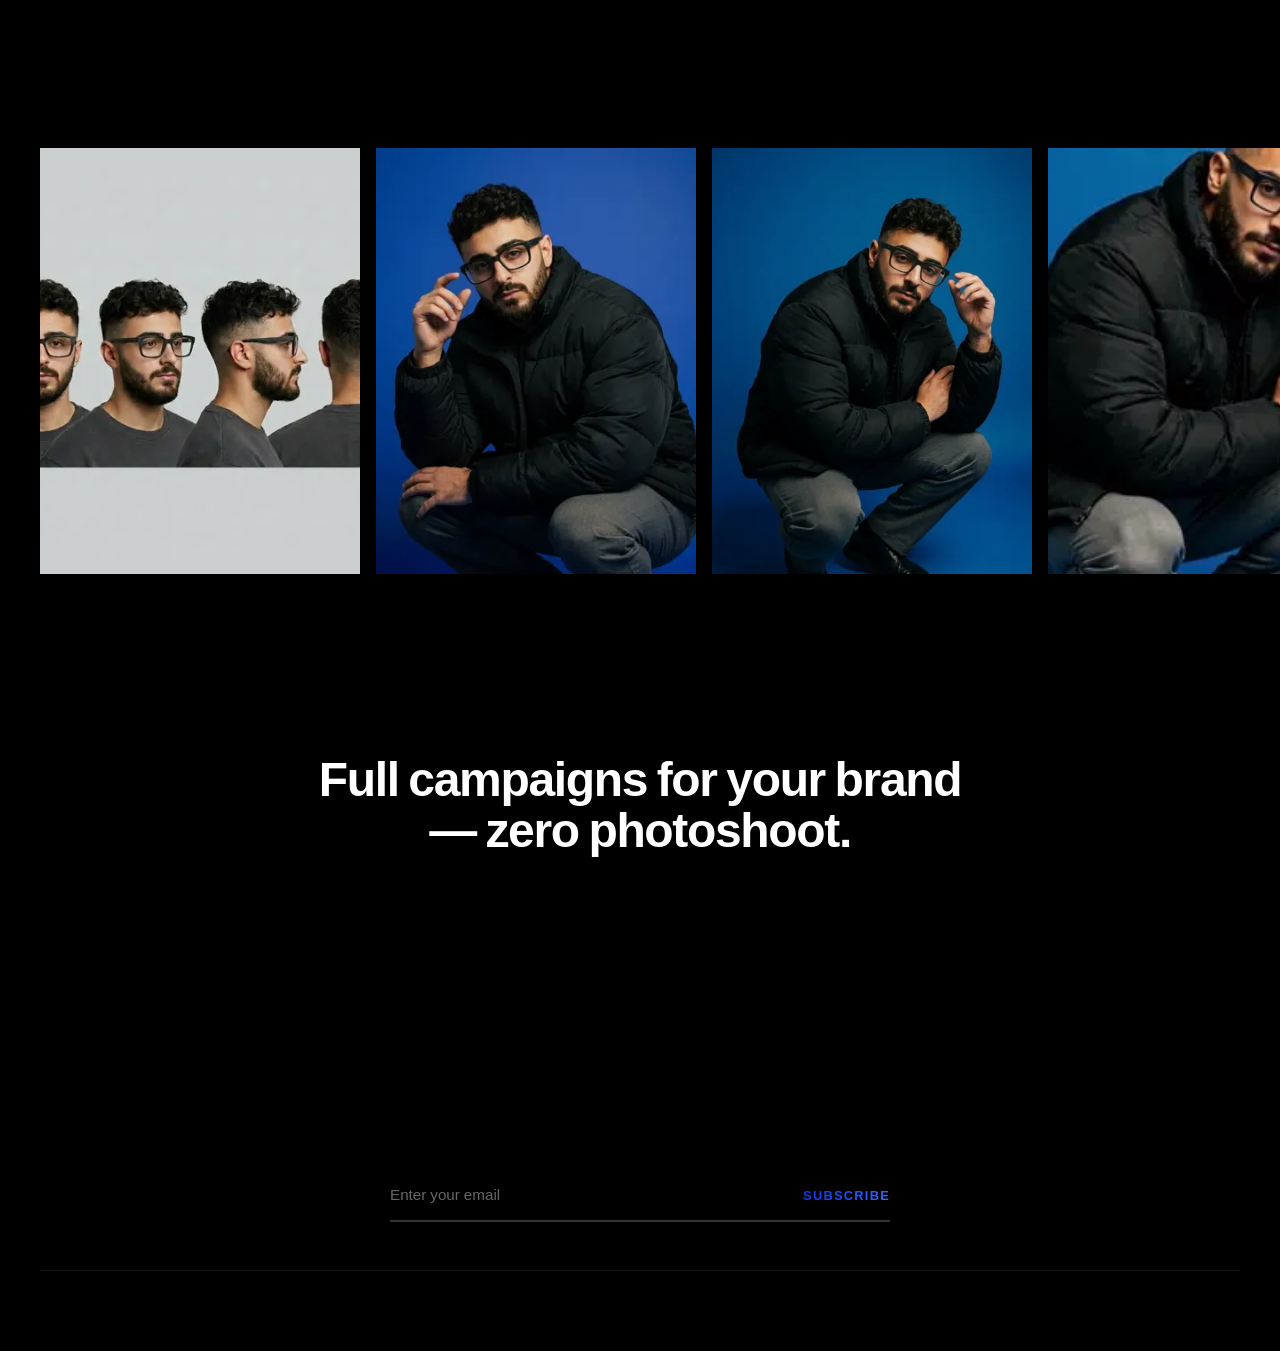
==== commit 74a15cf2: "feat(process): surface real reference model + remove dead media leftovers Behind the Process now ope" ====
--- a/index.html
+++ b/index.html
@@ -201,18 +201,24 @@
     <h2 class="section-title" data-reveal-word>Behind the Process</h2>
     <div class="slideshow-track">
       <div class="slideshow-item">
-        <img src="assets/images/bnhtt/process-01_480.webp" srcset="assets/images/bnhtt/process-01_480.webp 480w, assets/images/bnhtt/process-01_900.webp 900w" sizes="(max-width: 900px) 240px, 320px" loading="lazy" decoding="async" alt="AI-generated variation 1 from a single reference model">
-      </div>
-      <div class="slideshow-item">
-        <img src="assets/images/bnhtt/process-02_480.webp" srcset="assets/images/bnhtt/process-02_480.webp 480w, assets/images/bnhtt/process-02_900.webp 900w" sizes="(max-width: 900px) 240px, 320px" loading="lazy" decoding="async" alt="AI-generated variation 2 from a single reference model">
-      </div>
-      <div class="slideshow-item">
-        <img src="assets/images/bnhtt/process-03_480.webp" srcset="assets/images/bnhtt/process-03_480.webp 480w, assets/images/bnhtt/process-03_900.webp 900w" sizes="(max-width: 900px) 240px, 320px" loading="lazy" decoding="async" alt="AI-generated variation 3 from a single reference model">
-      </div>
-      <div class="slideshow-item">
-        <img src="assets/images/bnhtt/process-04_480.webp" srcset="assets/images/bnhtt/process-04_480.webp 480w, assets/images/bnhtt/process-04_900.webp 900w" sizes="(max-width: 900px) 240px, 320px" loading="lazy" decoding="async" alt="AI-generated variation 4 from a single reference model">
+        <img src="assets/campaigns/blue/MODEL_480.webp" srcset="assets/campaigns/blue/MODEL_480.webp 480w, assets/campaigns/blue/MODEL_900.webp 900w" sizes="(max-width: 900px) 240px, 320px" loading="lazy" decoding="async" alt="Reference model turnaround — front, 3/4, profile and back — the single subject used to generate the AI variations that follow">
+      </div>
+      <div class="slideshow-item">
+        <img src="assets/images/bnhtt/process-01_480.webp" srcset="assets/images/bnhtt/process-01_480.webp 480w, assets/images/bnhtt/process-01_900.webp 900w" sizes="(max-width: 900px) 240px, 320px" loading="lazy" decoding="async" alt="AI-generated variation 1 from the reference model above">
+      </div>
+      <div class="slideshow-item">
+        <img src="assets/images/bnhtt/process-02_480.webp" srcset="assets/images/bnhtt/process-02_480.webp 480w, assets/images/bnhtt/process-02_900.webp 900w" sizes="(max-width: 900px) 240px, 320px" loading="lazy" decoding="async" alt="AI-generated variation 2 from the reference model above">
+      </div>
+      <div class="slideshow-item">
+        <img src="assets/images/bnhtt/process-03_480.webp" srcset="assets/images/bnhtt/process-03_480.webp 480w, assets/images/bnhtt/process-03_900.webp 900w" sizes="(max-width: 900px) 240px, 320px" loading="lazy" decoding="async" alt="AI-generated variation 3 from the reference model above">
+      </div>
+      <div class="slideshow-item">
+        <img src="assets/images/bnhtt/process-04_480.webp" srcset="assets/images/bnhtt/process-04_480.webp 480w, assets/images/bnhtt/process-04_900.webp 900w" sizes="(max-width: 900px) 240px, 320px" loading="lazy" decoding="async" alt="AI-generated variation 4 from the reference model above">
       </div>
       <!-- Duplicate set so the -50% translateX loop is seamless (no jump-cut) -->
+      <div class="slideshow-item" aria-hidden="true">
+        <img src="assets/campaigns/blue/MODEL_480.webp" srcset="assets/campaigns/blue/MODEL_480.webp 480w, assets/campaigns/blue/MODEL_900.webp 900w" sizes="(max-width: 900px) 240px, 320px" loading="lazy" decoding="async" alt="" aria-hidden="true">
+      </div>
       <div class="slideshow-item" aria-hidden="true">
         <img src="assets/images/bnhtt/process-01_480.webp" srcset="assets/images/bnhtt/process-01_480.webp 480w, assets/images/bnhtt/process-01_900.webp 900w" sizes="(max-width: 900px) 240px, 320px" loading="lazy" decoding="async" alt="" aria-hidden="true">
       </div>
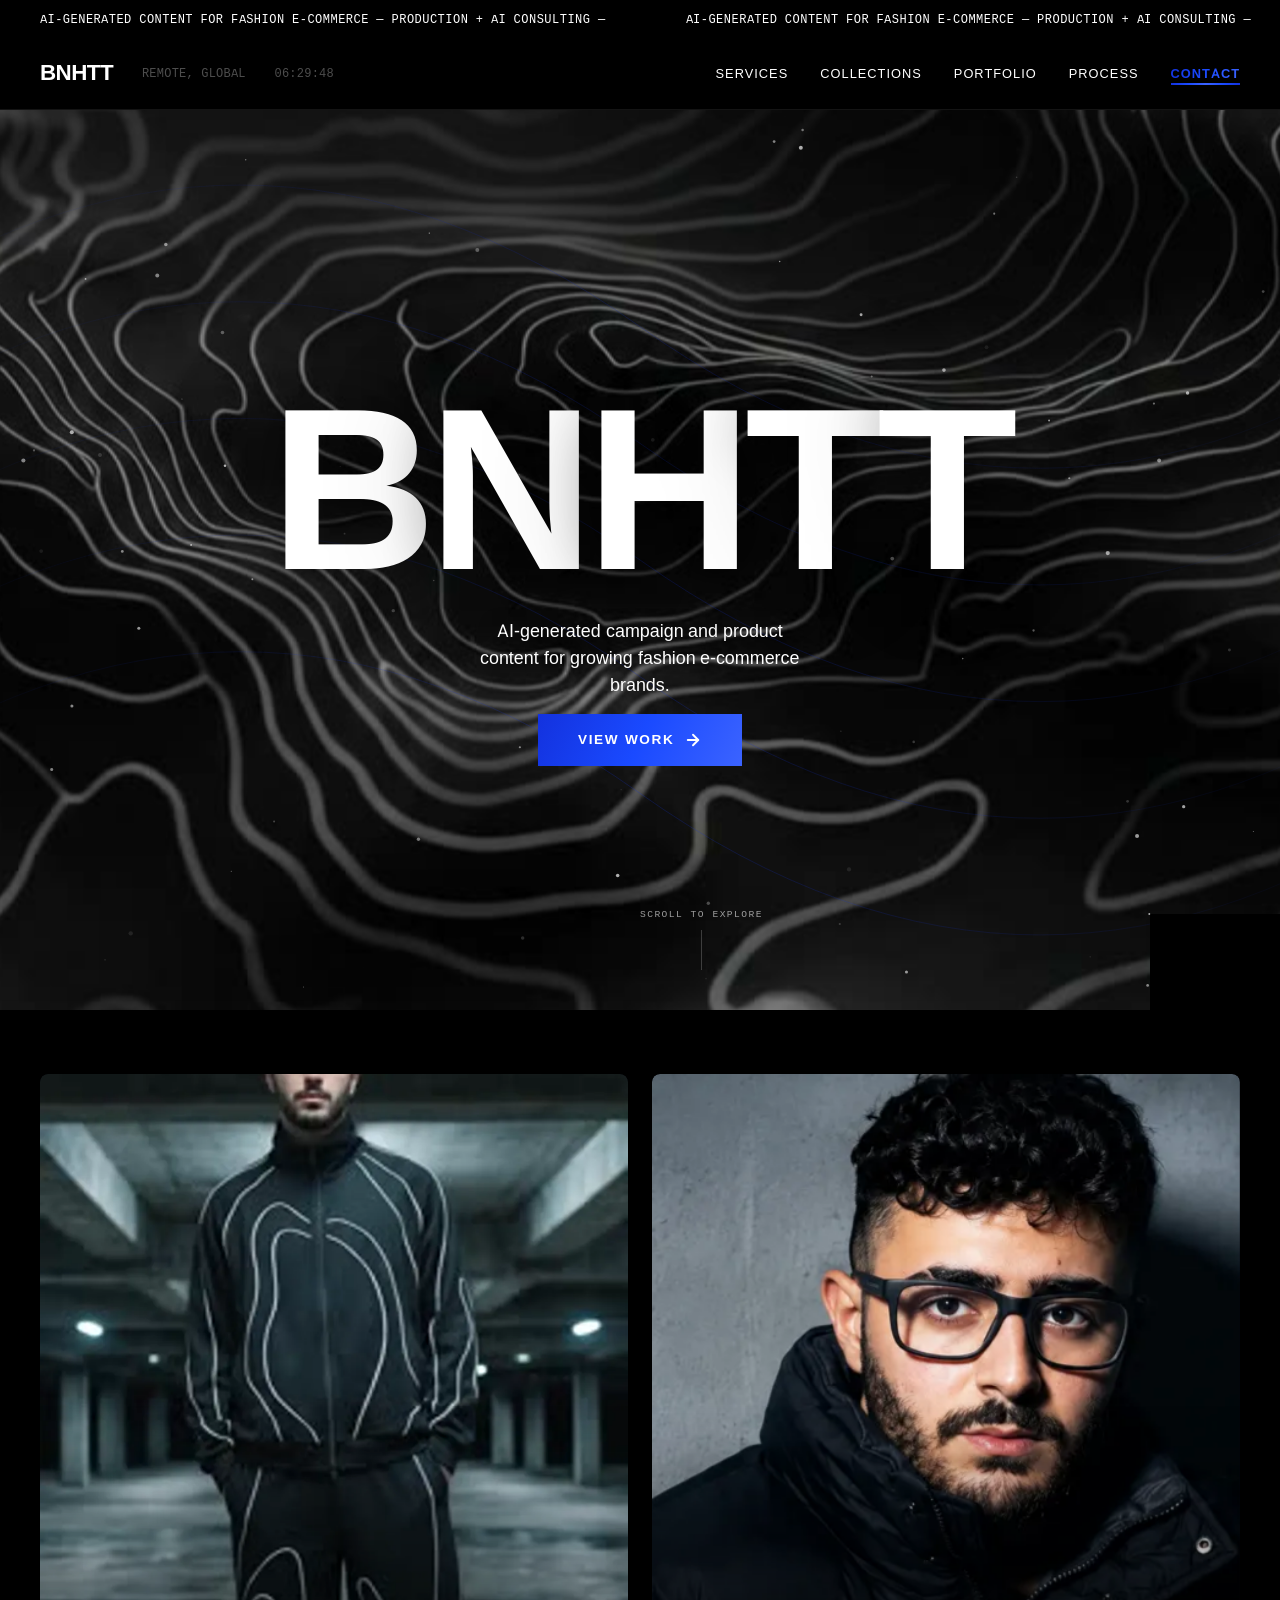
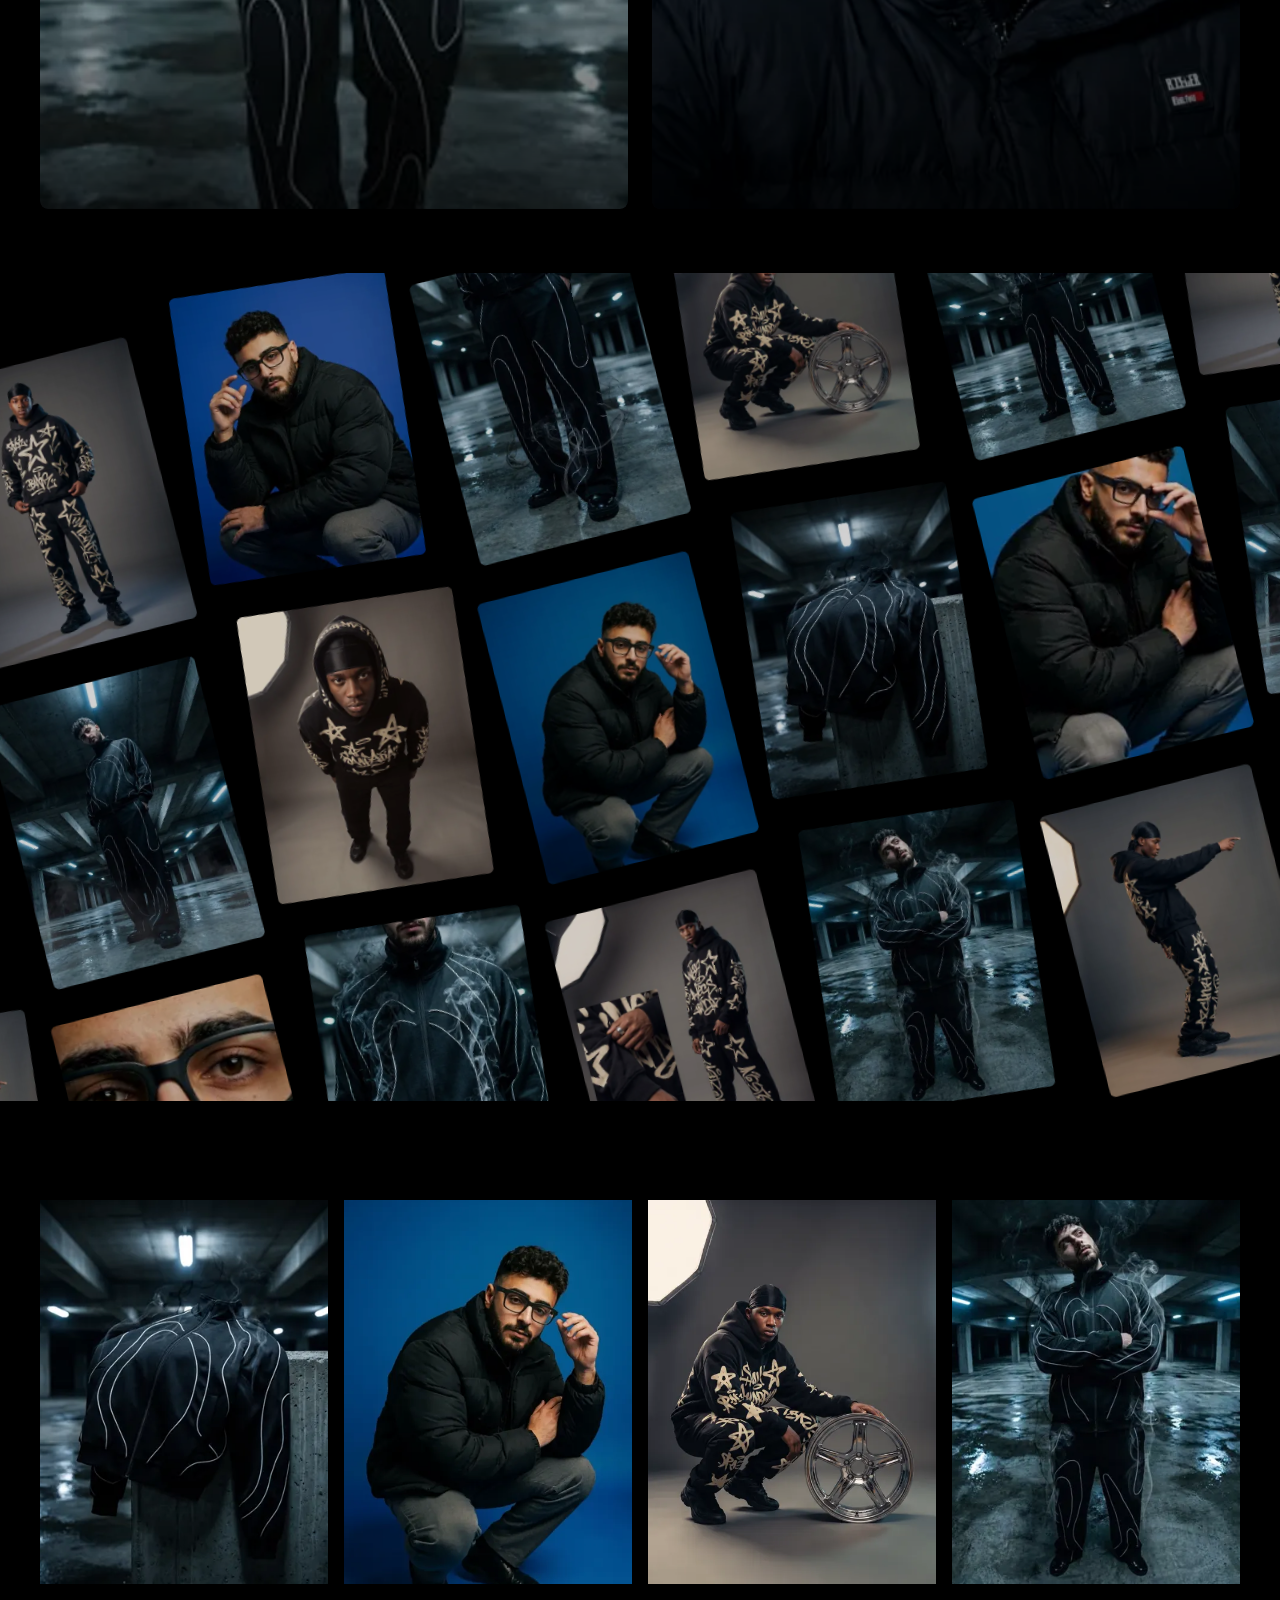
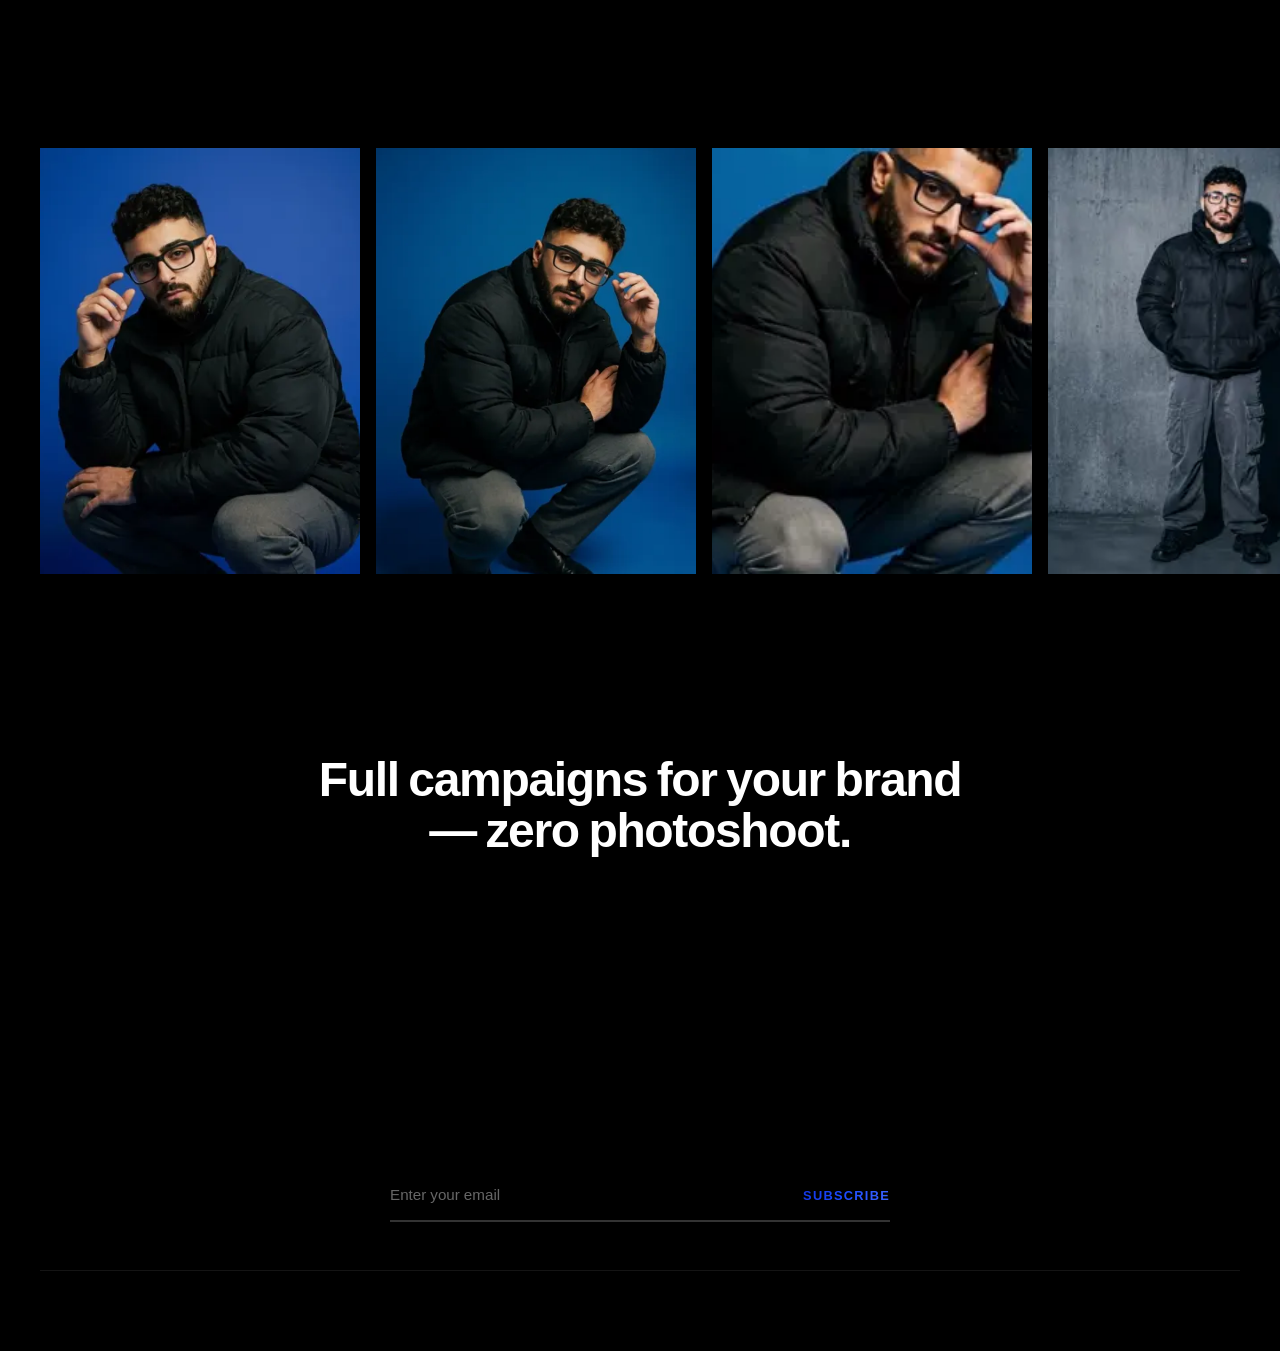
==== commit fc643433: "fix: cover hero video watermark, square off pill buttons Add a black social-placeholder block over t" ====
--- a/index.html
+++ b/index.html
@@ -81,6 +81,10 @@
       <video id="heroVideo" src="assets/video/hero-wordmark-scrub.mp4" poster="assets/video/hero-wordmark-poster.jpg" muted playsinline preload="auto"></video>
     </div>
 
+    <!-- Tapa la marca de agua del generador IA (esquina inferior derecha del video) -->
+    <!-- Placeholder redes sociales: agregar iconos IG/Pinterest/TikTok/etc aquí -->
+    <div class="social-placeholder" aria-hidden="true"></div>
+
     <!-- Overlay gradient for expansion effect -->
     <div class="hero-overlay" id="heroOverlay"></div>
 
@@ -201,24 +205,18 @@
     <h2 class="section-title" data-reveal-word>Behind the Process</h2>
     <div class="slideshow-track">
       <div class="slideshow-item">
-        <img src="assets/campaigns/blue/MODEL_480.webp" srcset="assets/campaigns/blue/MODEL_480.webp 480w, assets/campaigns/blue/MODEL_900.webp 900w" sizes="(max-width: 900px) 240px, 320px" loading="lazy" decoding="async" alt="Reference model turnaround — front, 3/4, profile and back — the single subject used to generate the AI variations that follow">
-      </div>
-      <div class="slideshow-item">
-        <img src="assets/images/bnhtt/process-01_480.webp" srcset="assets/images/bnhtt/process-01_480.webp 480w, assets/images/bnhtt/process-01_900.webp 900w" sizes="(max-width: 900px) 240px, 320px" loading="lazy" decoding="async" alt="AI-generated variation 1 from the reference model above">
-      </div>
-      <div class="slideshow-item">
-        <img src="assets/images/bnhtt/process-02_480.webp" srcset="assets/images/bnhtt/process-02_480.webp 480w, assets/images/bnhtt/process-02_900.webp 900w" sizes="(max-width: 900px) 240px, 320px" loading="lazy" decoding="async" alt="AI-generated variation 2 from the reference model above">
-      </div>
-      <div class="slideshow-item">
-        <img src="assets/images/bnhtt/process-03_480.webp" srcset="assets/images/bnhtt/process-03_480.webp 480w, assets/images/bnhtt/process-03_900.webp 900w" sizes="(max-width: 900px) 240px, 320px" loading="lazy" decoding="async" alt="AI-generated variation 3 from the reference model above">
-      </div>
-      <div class="slideshow-item">
-        <img src="assets/images/bnhtt/process-04_480.webp" srcset="assets/images/bnhtt/process-04_480.webp 480w, assets/images/bnhtt/process-04_900.webp 900w" sizes="(max-width: 900px) 240px, 320px" loading="lazy" decoding="async" alt="AI-generated variation 4 from the reference model above">
+        <img src="assets/images/bnhtt/process-01_480.webp" srcset="assets/images/bnhtt/process-01_480.webp 480w, assets/images/bnhtt/process-01_900.webp 900w" sizes="(max-width: 900px) 240px, 320px" loading="lazy" decoding="async" alt="AI-generated variation 1 from a single reference model">
+      </div>
+      <div class="slideshow-item">
+        <img src="assets/images/bnhtt/process-02_480.webp" srcset="assets/images/bnhtt/process-02_480.webp 480w, assets/images/bnhtt/process-02_900.webp 900w" sizes="(max-width: 900px) 240px, 320px" loading="lazy" decoding="async" alt="AI-generated variation 2 from a single reference model">
+      </div>
+      <div class="slideshow-item">
+        <img src="assets/images/bnhtt/process-03_480.webp" srcset="assets/images/bnhtt/process-03_480.webp 480w, assets/images/bnhtt/process-03_900.webp 900w" sizes="(max-width: 900px) 240px, 320px" loading="lazy" decoding="async" alt="AI-generated variation 3 from a single reference model">
+      </div>
+      <div class="slideshow-item">
+        <img src="assets/images/bnhtt/process-04_480.webp" srcset="assets/images/bnhtt/process-04_480.webp 480w, assets/images/bnhtt/process-04_900.webp 900w" sizes="(max-width: 900px) 240px, 320px" loading="lazy" decoding="async" alt="AI-generated variation 4 from a single reference model">
       </div>
       <!-- Duplicate set so the -50% translateX loop is seamless (no jump-cut) -->
-      <div class="slideshow-item" aria-hidden="true">
-        <img src="assets/campaigns/blue/MODEL_480.webp" srcset="assets/campaigns/blue/MODEL_480.webp 480w, assets/campaigns/blue/MODEL_900.webp 900w" sizes="(max-width: 900px) 240px, 320px" loading="lazy" decoding="async" alt="" aria-hidden="true">
-      </div>
       <div class="slideshow-item" aria-hidden="true">
         <img src="assets/images/bnhtt/process-01_480.webp" srcset="assets/images/bnhtt/process-01_480.webp 480w, assets/images/bnhtt/process-01_900.webp 900w" sizes="(max-width: 900px) 240px, 320px" loading="lazy" decoding="async" alt="" aria-hidden="true">
       </div>
--- a/assets/custom-overrides.css
+++ b/assets/custom-overrides.css
@@ -149,6 +149,30 @@
   height: 100%;
   object-fit: cover;
 }
+
+/* =====================================================================
+   SOCIAL PLACEHOLDER — tapa la marca de agua del generador IA en la
+   esquina inferior derecha del hero video y reserva espacio para
+   iconos de redes sociales (IG / Pinterest / TikTok / etc.) a futuro.
+   Bloque oscuro on-brand, esquinas rectas, sin contenido inventado.
+   ===================================================================== */
+.social-placeholder {
+  position: absolute;
+  right: 0;
+  bottom: 0;
+  z-index: 2;
+  width: clamp(72px, 12vw, 130px);
+  height: clamp(56px, 9vw, 96px);
+  background: #000000;
+  pointer-events: none;
+}
+@media (max-width: 720px) {
+  .social-placeholder {
+    width: clamp(90px, 26vw, 150px);
+    height: clamp(72px, 16vh, 120px);
+  }
+}
+
 /* Overlay que se desvanece al scrollear */
 .hero-overlay {
   position: absolute;
--- a/assets/studio-additions.css
+++ b/assets/studio-additions.css
@@ -496,7 +496,7 @@
   letter-spacing: 0.01em;
   text-decoration: none;
   padding: 1.05rem 2.1rem;      /* tap target ≥ 44px */
-  border-radius: 999px;
+  border-radius: 0; /* botones rectangulares (2026-07-14) */
   transition: transform 0.2s cubic-bezier(0.22, 1, 0.36, 1), background 0.2s, box-shadow 0.2s;
   box-shadow: 0 12px 30px rgba(19, 50, 222, 0.35);
 }
@@ -582,7 +582,7 @@
   letter-spacing: 0.01em;
   text-decoration: none;
   padding: 1.05rem 2.1rem;      /* tap target ≥ 44px */
-  border-radius: 999px;
+  border-radius: 0; /* botones rectangulares (2026-07-14) */
   transition: transform 0.2s cubic-bezier(0.22, 1, 0.36, 1), background 0.2s, box-shadow 0.2s;
   box-shadow: 0 12px 30px rgba(19, 50, 222, 0.35);
 }
--- a/assets/ui-polish.css
+++ b/assets/ui-polish.css
@@ -9,7 +9,7 @@
 
 :root {
   --radius-sm: 8px;
-  --radius-pill: 999px;
+  --radius-pill: 0; /* botones rectangulares — sin esquinas redondeadas (2026-07-14) */
 }
 
 /* ---------- (UI-1) HEADER inmersivo ---------- */
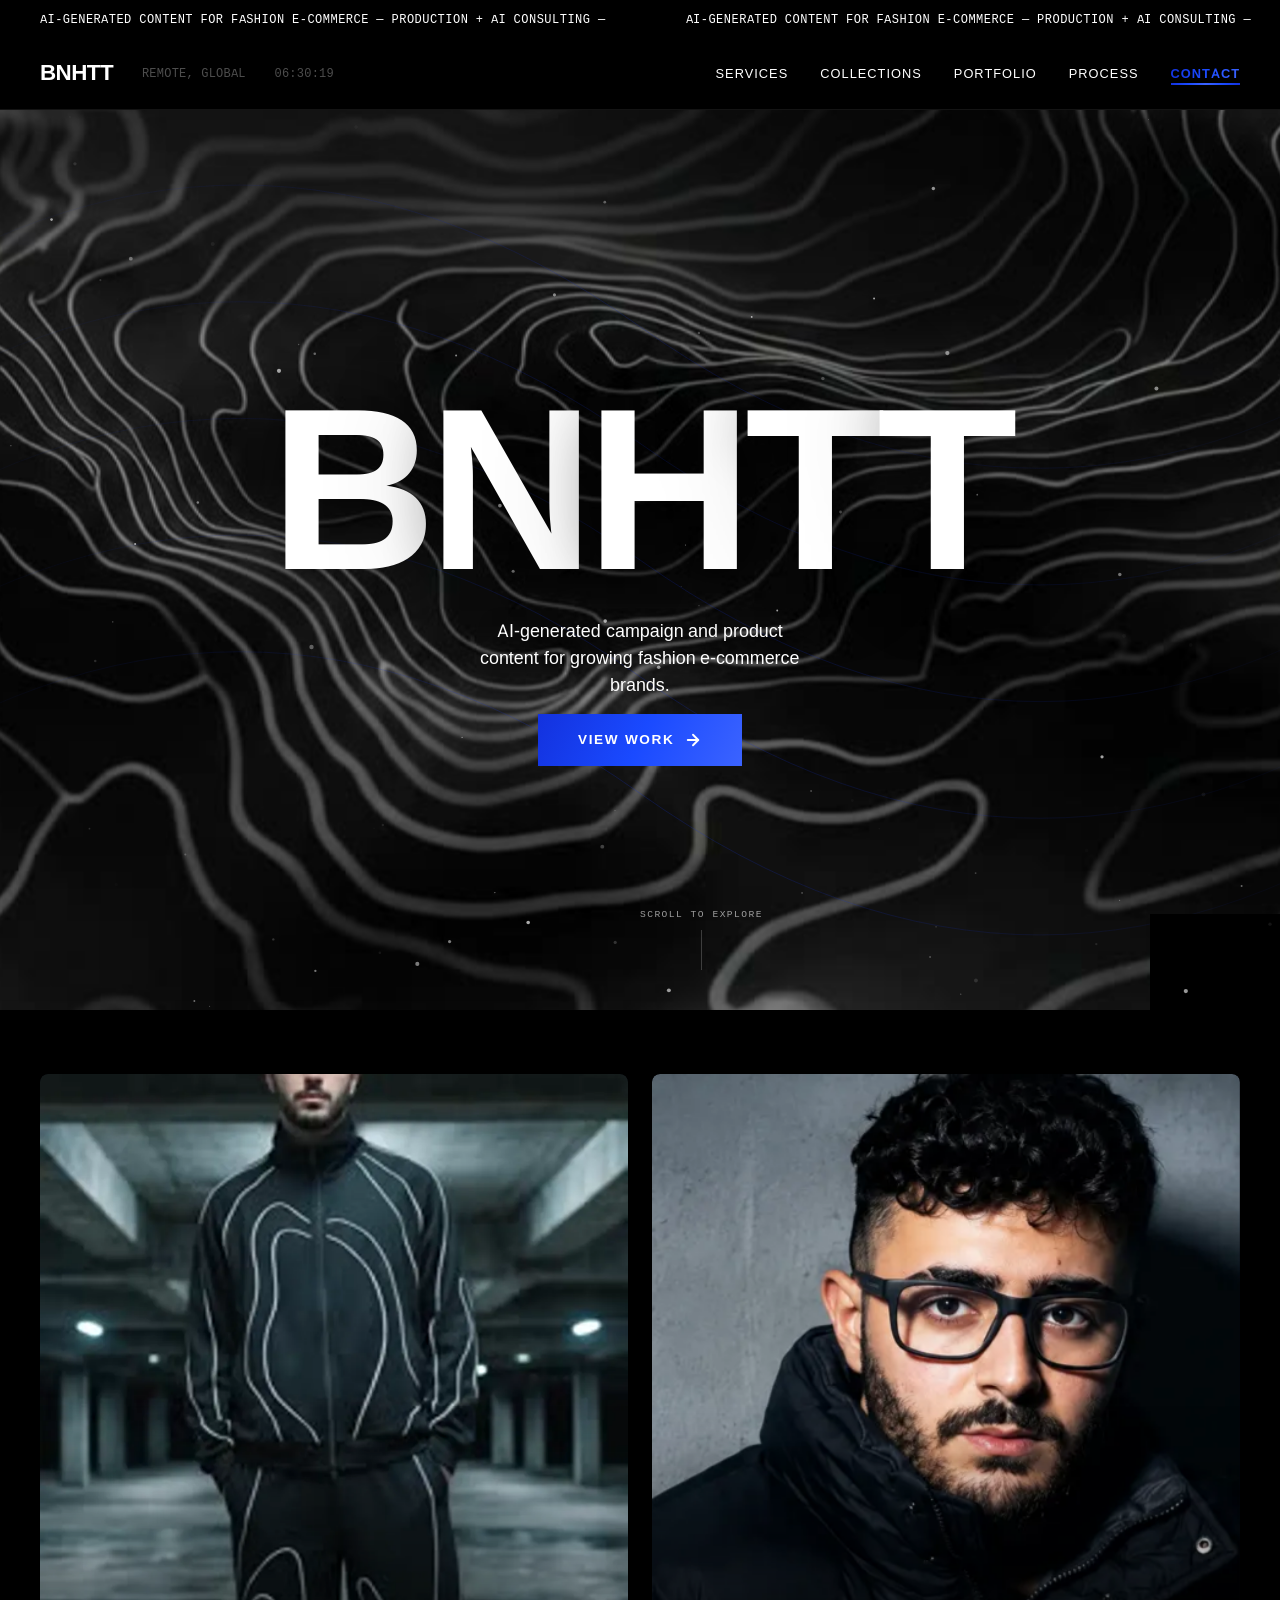
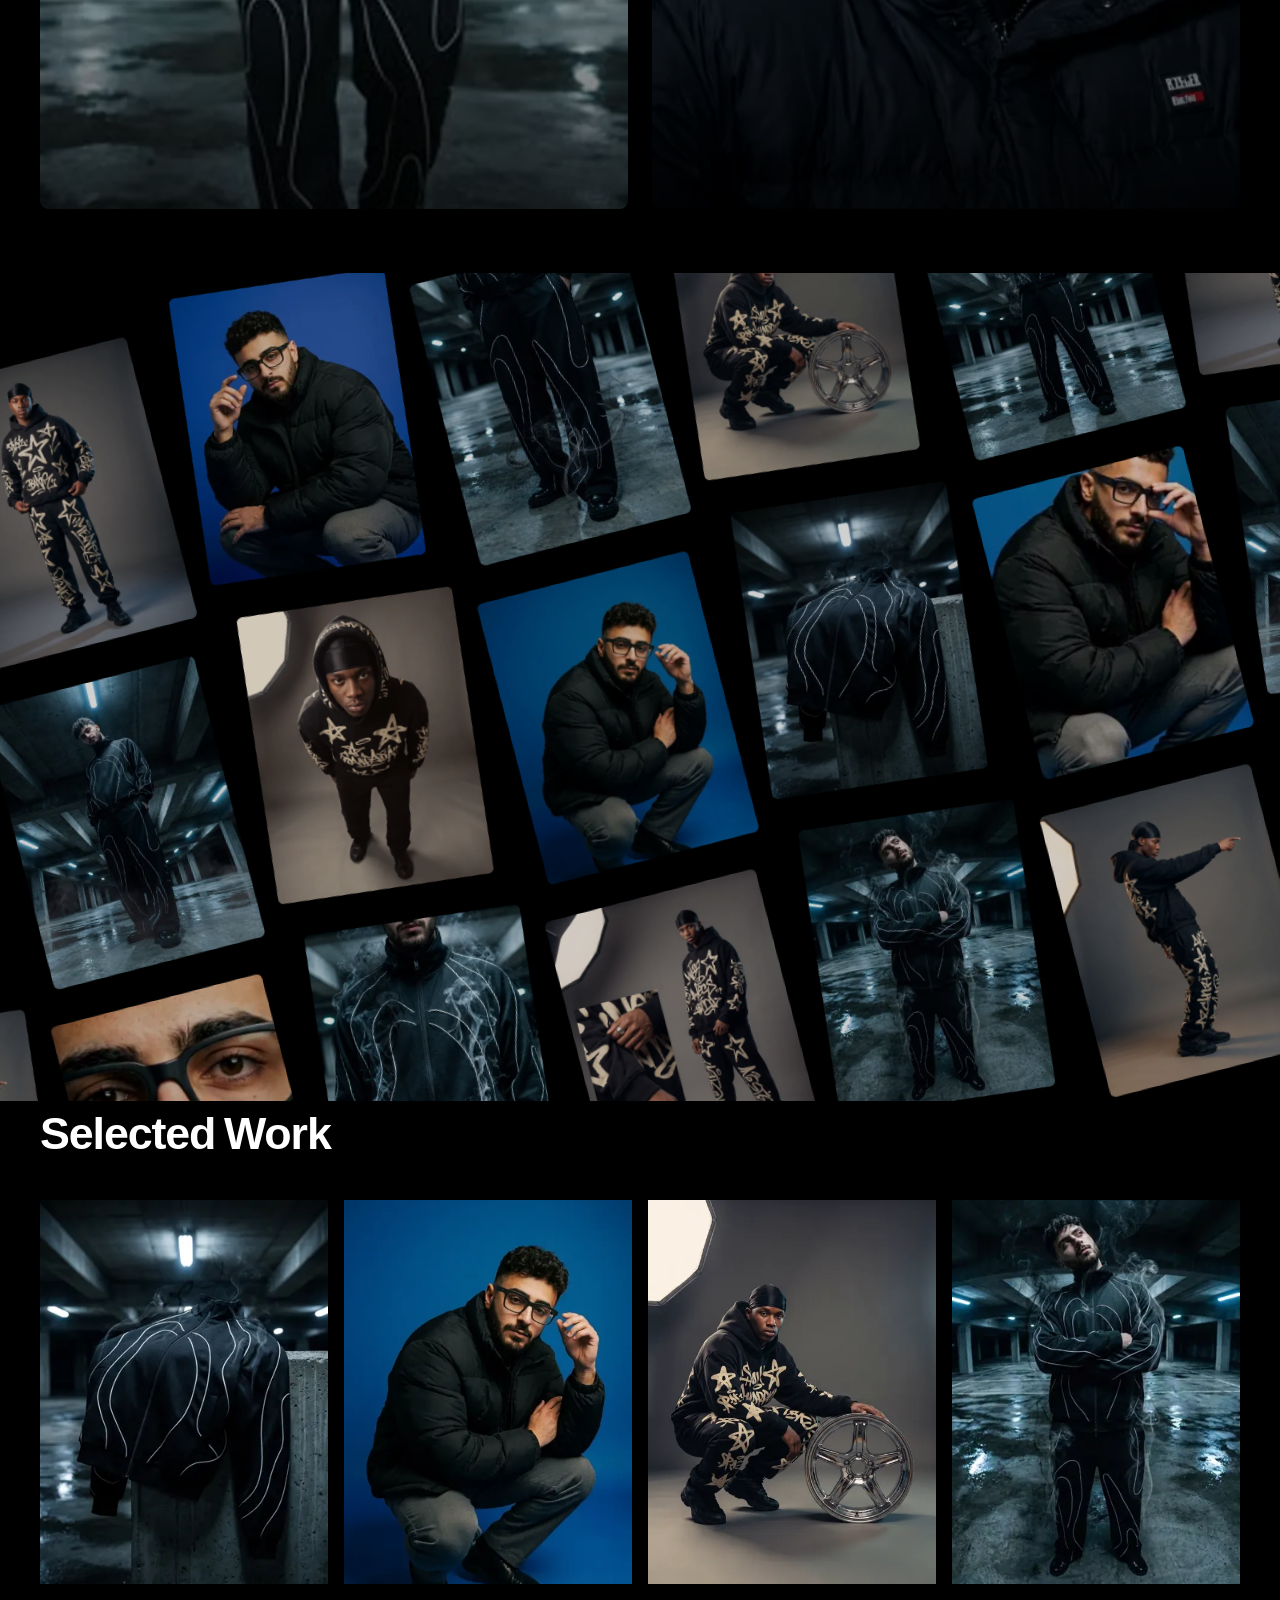
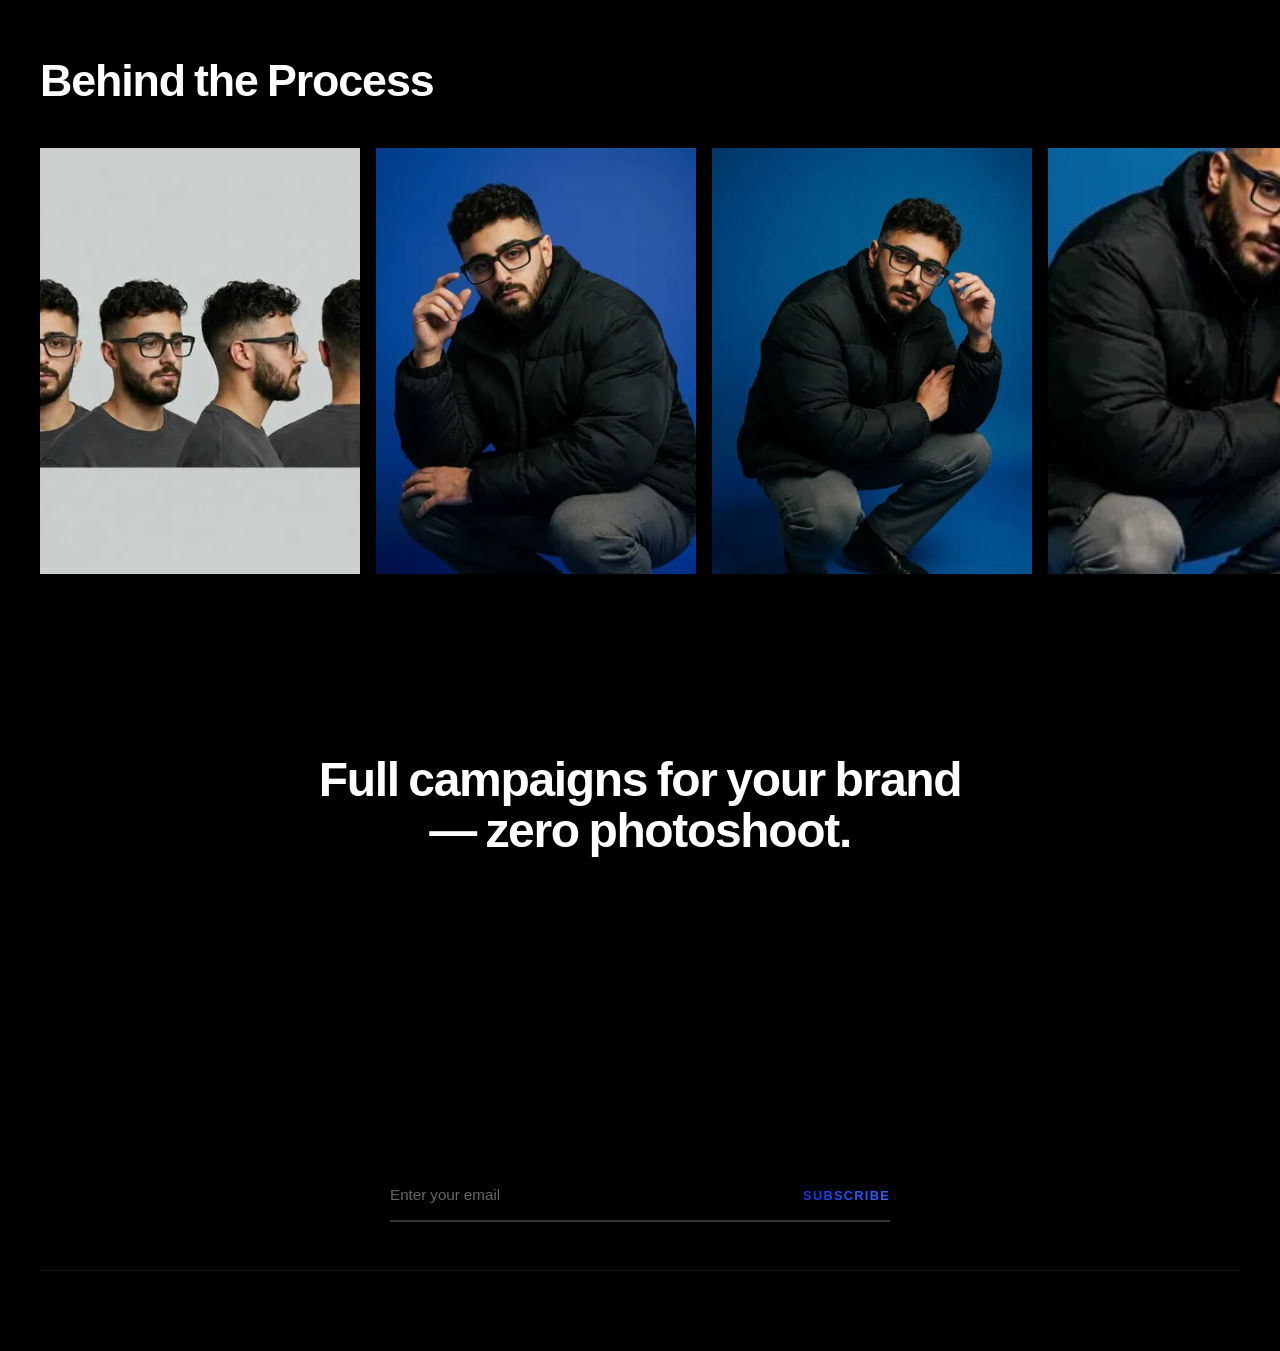
==== commit 1555ecff: "Merge pull request #12 from BNHTT/studio-web/process-reference-model-and-orphan-cleanup" ====
--- a/index.html
+++ b/index.html
@@ -205,18 +205,24 @@
     <h2 class="section-title" data-reveal-word>Behind the Process</h2>
     <div class="slideshow-track">
       <div class="slideshow-item">
-        <img src="assets/images/bnhtt/process-01_480.webp" srcset="assets/images/bnhtt/process-01_480.webp 480w, assets/images/bnhtt/process-01_900.webp 900w" sizes="(max-width: 900px) 240px, 320px" loading="lazy" decoding="async" alt="AI-generated variation 1 from a single reference model">
-      </div>
-      <div class="slideshow-item">
-        <img src="assets/images/bnhtt/process-02_480.webp" srcset="assets/images/bnhtt/process-02_480.webp 480w, assets/images/bnhtt/process-02_900.webp 900w" sizes="(max-width: 900px) 240px, 320px" loading="lazy" decoding="async" alt="AI-generated variation 2 from a single reference model">
-      </div>
-      <div class="slideshow-item">
-        <img src="assets/images/bnhtt/process-03_480.webp" srcset="assets/images/bnhtt/process-03_480.webp 480w, assets/images/bnhtt/process-03_900.webp 900w" sizes="(max-width: 900px) 240px, 320px" loading="lazy" decoding="async" alt="AI-generated variation 3 from a single reference model">
-      </div>
-      <div class="slideshow-item">
-        <img src="assets/images/bnhtt/process-04_480.webp" srcset="assets/images/bnhtt/process-04_480.webp 480w, assets/images/bnhtt/process-04_900.webp 900w" sizes="(max-width: 900px) 240px, 320px" loading="lazy" decoding="async" alt="AI-generated variation 4 from a single reference model">
+        <img src="assets/campaigns/blue/MODEL_480.webp" srcset="assets/campaigns/blue/MODEL_480.webp 480w, assets/campaigns/blue/MODEL_900.webp 900w" sizes="(max-width: 900px) 240px, 320px" loading="lazy" decoding="async" alt="Reference model turnaround — front, 3/4, profile and back — the single subject used to generate the AI variations that follow">
+      </div>
+      <div class="slideshow-item">
+        <img src="assets/images/bnhtt/process-01_480.webp" srcset="assets/images/bnhtt/process-01_480.webp 480w, assets/images/bnhtt/process-01_900.webp 900w" sizes="(max-width: 900px) 240px, 320px" loading="lazy" decoding="async" alt="AI-generated variation 1 from the reference model above">
+      </div>
+      <div class="slideshow-item">
+        <img src="assets/images/bnhtt/process-02_480.webp" srcset="assets/images/bnhtt/process-02_480.webp 480w, assets/images/bnhtt/process-02_900.webp 900w" sizes="(max-width: 900px) 240px, 320px" loading="lazy" decoding="async" alt="AI-generated variation 2 from the reference model above">
+      </div>
+      <div class="slideshow-item">
+        <img src="assets/images/bnhtt/process-03_480.webp" srcset="assets/images/bnhtt/process-03_480.webp 480w, assets/images/bnhtt/process-03_900.webp 900w" sizes="(max-width: 900px) 240px, 320px" loading="lazy" decoding="async" alt="AI-generated variation 3 from the reference model above">
+      </div>
+      <div class="slideshow-item">
+        <img src="assets/images/bnhtt/process-04_480.webp" srcset="assets/images/bnhtt/process-04_480.webp 480w, assets/images/bnhtt/process-04_900.webp 900w" sizes="(max-width: 900px) 240px, 320px" loading="lazy" decoding="async" alt="AI-generated variation 4 from the reference model above">
       </div>
       <!-- Duplicate set so the -50% translateX loop is seamless (no jump-cut) -->
+      <div class="slideshow-item" aria-hidden="true">
+        <img src="assets/campaigns/blue/MODEL_480.webp" srcset="assets/campaigns/blue/MODEL_480.webp 480w, assets/campaigns/blue/MODEL_900.webp 900w" sizes="(max-width: 900px) 240px, 320px" loading="lazy" decoding="async" alt="" aria-hidden="true">
+      </div>
       <div class="slideshow-item" aria-hidden="true">
         <img src="assets/images/bnhtt/process-01_480.webp" srcset="assets/images/bnhtt/process-01_480.webp 480w, assets/images/bnhtt/process-01_900.webp 900w" sizes="(max-width: 900px) 240px, 320px" loading="lazy" decoding="async" alt="" aria-hidden="true">
       </div>
--- a/assets/studio-additions.css
+++ b/assets/studio-additions.css
@@ -409,6 +409,209 @@
   object-fit: contain;
 }
 
+/* ============ (3) BLUE / AETHER FLUX — INTERACTIVE ACCORDION ============ */
+
+.accordion-blue {
+  display: flex;
+  flex-direction: row;
+  gap: 6px;
+  width: 100%;
+  height: 62vh;
+  min-height: 380px;
+  max-height: 640px;
+  margin-bottom: 1rem;
+}
+
+.acc-panel {
+  position: relative;
+  flex: 1 1 0%;
+  flex-grow: 1;
+  min-width: 0;
+  box-sizing: border-box;
+  overflow: hidden;
+  cursor: pointer;
+  border: 2px solid rgba(0, 0, 0, 0.15);
+  border-radius: 0;
+  box-shadow: 0 4px 14px rgba(0, 0, 0, 0.12);
+  background: #0a0a0a;
+  padding: 0;
+  margin: 0;
+  appearance: none;
+  -webkit-appearance: none;
+  font: inherit;
+  text-align: left;
+  /* Safety default: fully visible even if the entrance animation never runs
+     (old browsers, animations disabled at the OS level, JS failure). */
+  opacity: 1;
+  transition: flex-grow 700ms ease-in-out, border-color 300ms ease, box-shadow 300ms ease;
+  animation: accPanelIn 640ms cubic-bezier(0.22, 1, 0.36, 1) both;
+}
+
+.acc-panel:nth-child(1) { animation-delay: 0ms; }
+.acc-panel:nth-child(2) { animation-delay: 180ms; }
+.acc-panel:nth-child(3) { animation-delay: 360ms; }
+.acc-panel:nth-child(4) { animation-delay: 540ms; }
+.acc-panel:nth-child(5) { animation-delay: 720ms; }
+.acc-panel:nth-child(6) { animation-delay: 900ms; }
+.acc-panel:nth-child(7) { animation-delay: 1080ms; }
+.acc-panel:nth-child(8) { animation-delay: 1260ms; }
+
+@keyframes accPanelIn {
+  from { opacity: 0; transform: translateX(-60px); }
+  to   { opacity: 1; transform: translateX(0); }
+}
+
+.acc-panel.active {
+  flex-grow: 7;
+  border-color: #1332DE;
+  box-shadow: 0 0 0 1px rgba(19, 50, 222, 0.4), 0 20px 50px rgba(19, 50, 222, 0.35);
+}
+
+.acc-panel:focus-visible {
+  outline: 2px solid #1332DE;
+  outline-offset: 2px;
+}
+
+.acc-media {
+  position: absolute;
+  inset: 0;
+  display: block;
+  overflow: hidden;
+}
+
+.acc-media img,
+.acc-media video {
+  position: absolute;
+  inset: 0;
+  width: 100%;
+  height: 100%;
+  object-fit: cover;
+  display: block;
+  transform: scale(1.14);
+  transition: transform 700ms ease-in-out;
+}
+
+.acc-panel.active .acc-media img,
+.acc-panel.active .acc-media video {
+  transform: scale(1);
+}
+
+.acc-shade {
+  position: absolute;
+  inset: 0;
+  background: linear-gradient(to top, rgba(0, 0, 0, 0.82) 0%, rgba(0, 0, 0, 0.25) 35%, rgba(0, 0, 0, 0) 60%);
+  transition: opacity 300ms ease;
+}
+
+.acc-panel.active .acc-shade {
+  background: linear-gradient(to top, rgba(0, 0, 0, 0.92) 0%, rgba(0, 0, 0, 0.35) 40%, rgba(0, 0, 0, 0) 65%);
+}
+
+.acc-label {
+  position: absolute;
+  left: 1rem;
+  right: 1rem;
+  bottom: 1rem;
+  z-index: 2;
+  display: flex;
+  align-items: center;
+  gap: 0.7rem;
+}
+
+.acc-icon {
+  flex-shrink: 0;
+  width: 2rem;
+  height: 2rem;
+  border-radius: 50%;
+  border: 1px solid rgba(255, 255, 255, 0.65);
+  display: flex;
+  align-items: center;
+  justify-content: center;
+  font-family: 'Space Mono', monospace;
+  font-size: 0.68rem;
+  color: #fff;
+  background: rgba(0, 0, 0, 0.35);
+  transition: border-color 300ms ease, background 300ms ease;
+}
+
+.acc-panel.active .acc-icon {
+  border-color: #1332DE;
+  background: #1332DE;
+}
+
+.acc-text {
+  display: flex;
+  flex-direction: column;
+  min-width: 0;
+  opacity: 0;
+  transform: translateX(24px);
+  white-space: nowrap;
+  transition: opacity 350ms ease 120ms, transform 350ms ease 120ms;
+}
+
+.acc-panel.active .acc-text {
+  opacity: 1;
+  transform: translateX(0);
+}
+
+.acc-title {
+  font-family: 'Bricolage Grotesque', sans-serif;
+  font-weight: 700;
+  font-size: 1rem;
+  color: #fff;
+  text-shadow: 0 2px 12px rgba(0, 0, 0, 0.8);
+}
+
+.acc-subtitle {
+  font-family: 'Space Mono', monospace;
+  font-size: 0.68rem;
+  letter-spacing: 0.12em;
+  color: rgba(255, 255, 255, 0.75);
+  text-transform: uppercase;
+}
+
+@media (max-width: 768px) {
+  .accordion-blue {
+    flex-direction: column;
+    height: auto;
+    max-height: none;
+    min-height: 0;
+  }
+  .acc-panel {
+    min-height: 64px;
+    flex-grow: 1;
+  }
+  .acc-panel.active {
+    flex-grow: 7;
+    min-height: 220px;
+  }
+  .acc-text {
+    white-space: normal;
+  }
+}
+
+@media (prefers-reduced-motion: reduce) {
+  .acc-panel {
+    animation: none !important;
+    opacity: 1 !important;
+    transform: none !important;
+    transition: none !important;
+  }
+  .acc-media img,
+  .acc-media video {
+    transition: none !important;
+    transform: none !important;
+  }
+  .acc-shade {
+    transition: none !important;
+  }
+  .acc-text {
+    transition: none !important;
+    opacity: 1 !important;
+    transform: none !important;
+  }
+}
+
 .detail-nav {
   display: flex;
   justify-content: space-between;
@@ -445,6 +648,109 @@
 
   .detail-nav-next {
     text-align: left;
+  }
+}
+
+/* ============ (4) SMOKE — MASONRY GALLERY (scroll-reveal) (2026-07-15) ============ */
+/* Port of a React/framer-motion Pinterest-style masonry: vanilla CSS multi-column
+   layout (no JS positioning needed) + IntersectionObserver fade-in.
+   Safety-first (same pattern as .acc-panel above): items default to opacity:1.
+   Only smoke-masonry.js enables the opacity:0 -> fade-in state, and only after it
+   confirms IntersectionObserver support and prefers-reduced-motion is off — so
+   content is NEVER hidden behind an animation that might not run. */
+
+.smoke-masonry {
+  column-count: 1;
+  column-gap: 24px;
+  width: 100%;
+}
+
+@media (min-width: 640px) {
+  .smoke-masonry { column-count: 2; }
+}
+
+@media (min-width: 1024px) {
+  .smoke-masonry { column-count: 3; }
+}
+
+.smoke-item {
+  position: relative;
+  display: block;
+  break-inside: avoid;
+  -webkit-column-break-inside: avoid;
+  page-break-inside: avoid;
+  margin: 0 0 24px;
+  border: 2px solid rgba(0, 0, 0, 0.15);
+  border-radius: 0;
+  overflow: hidden;
+  background: #0a0a0a;
+  box-shadow: 0 4px 14px rgba(0, 0, 0, 0.1);
+  transition: border-color 300ms ease, box-shadow 300ms ease;
+  /* Safety default: fully visible even if the reveal animation never runs. */
+  opacity: 1;
+}
+
+.smoke-item:hover {
+  border-color: #1332DE;
+  box-shadow: 0 10px 26px rgba(19, 50, 222, 0.18);
+}
+
+.smoke-masonry.smoke-reveal-ready .smoke-item {
+  opacity: 0;
+  transition: opacity 1000ms ease-in-out, border-color 300ms ease, box-shadow 300ms ease;
+}
+
+.smoke-masonry.smoke-reveal-ready .smoke-item.in-view {
+  opacity: 1;
+}
+
+.smoke-item img,
+.smoke-item video {
+  display: block;
+  width: 100%;
+  height: auto;
+  aspect-ratio: 1 / 1;
+  object-fit: cover;
+  background: #0a0a0a;
+}
+
+.smoke-item[data-ratio="portrait"] img,
+.smoke-item[data-ratio="portrait"] video {
+  aspect-ratio: 9 / 16;
+}
+
+.smoke-fallback {
+  display: none;
+  align-items: center;
+  justify-content: center;
+  width: 100%;
+  aspect-ratio: 1 / 1;
+  padding: 1rem;
+  text-align: center;
+  font-family: 'Space Mono', monospace;
+  font-size: 0.68rem;
+  letter-spacing: 0.14em;
+  color: rgba(255, 255, 255, 0.5);
+  background: #0a0a0a;
+}
+
+.smoke-item[data-ratio="portrait"] .smoke-fallback {
+  aspect-ratio: 9 / 16;
+}
+
+.smoke-item--error img,
+.smoke-item--error video {
+  display: none;
+}
+
+.smoke-item--error .smoke-fallback {
+  display: flex;
+}
+
+@media (prefers-reduced-motion: reduce) {
+  .smoke-item {
+    opacity: 1 !important;
+    transition: none !important;
   }
 }
 
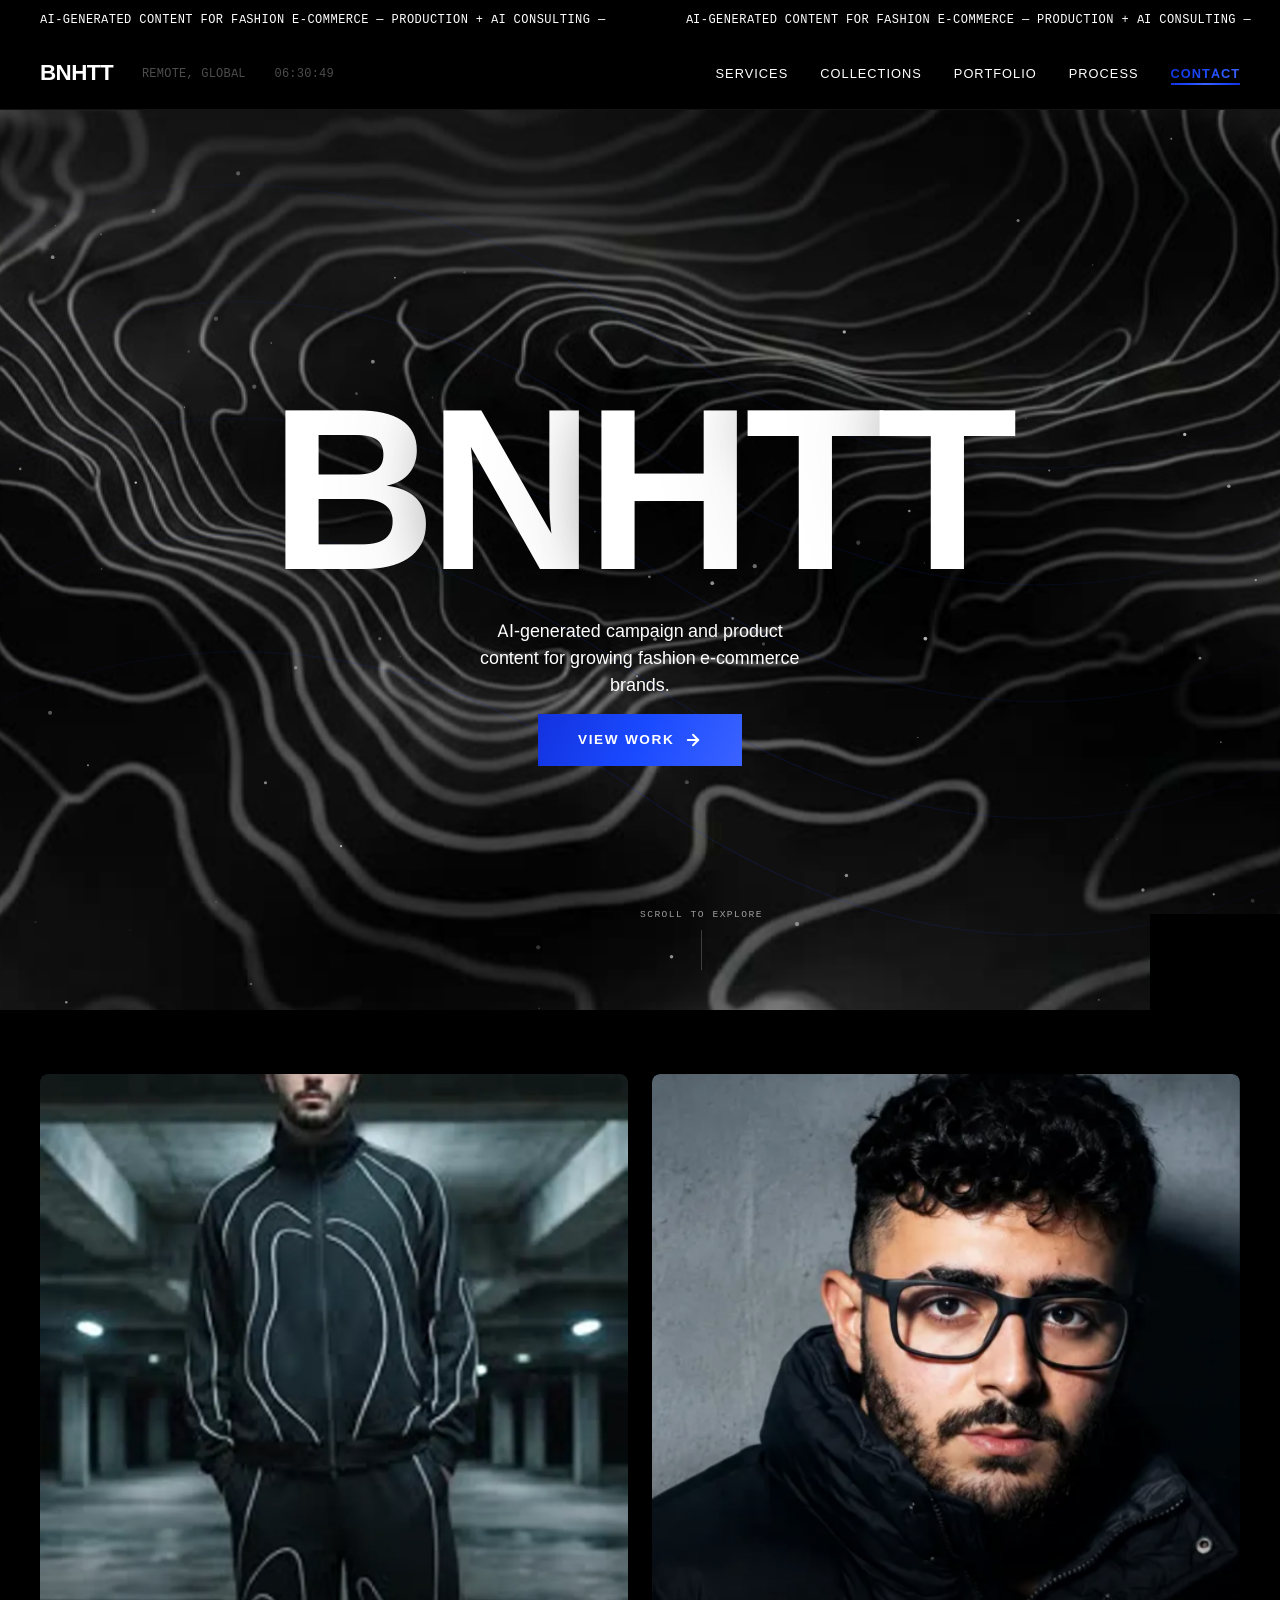
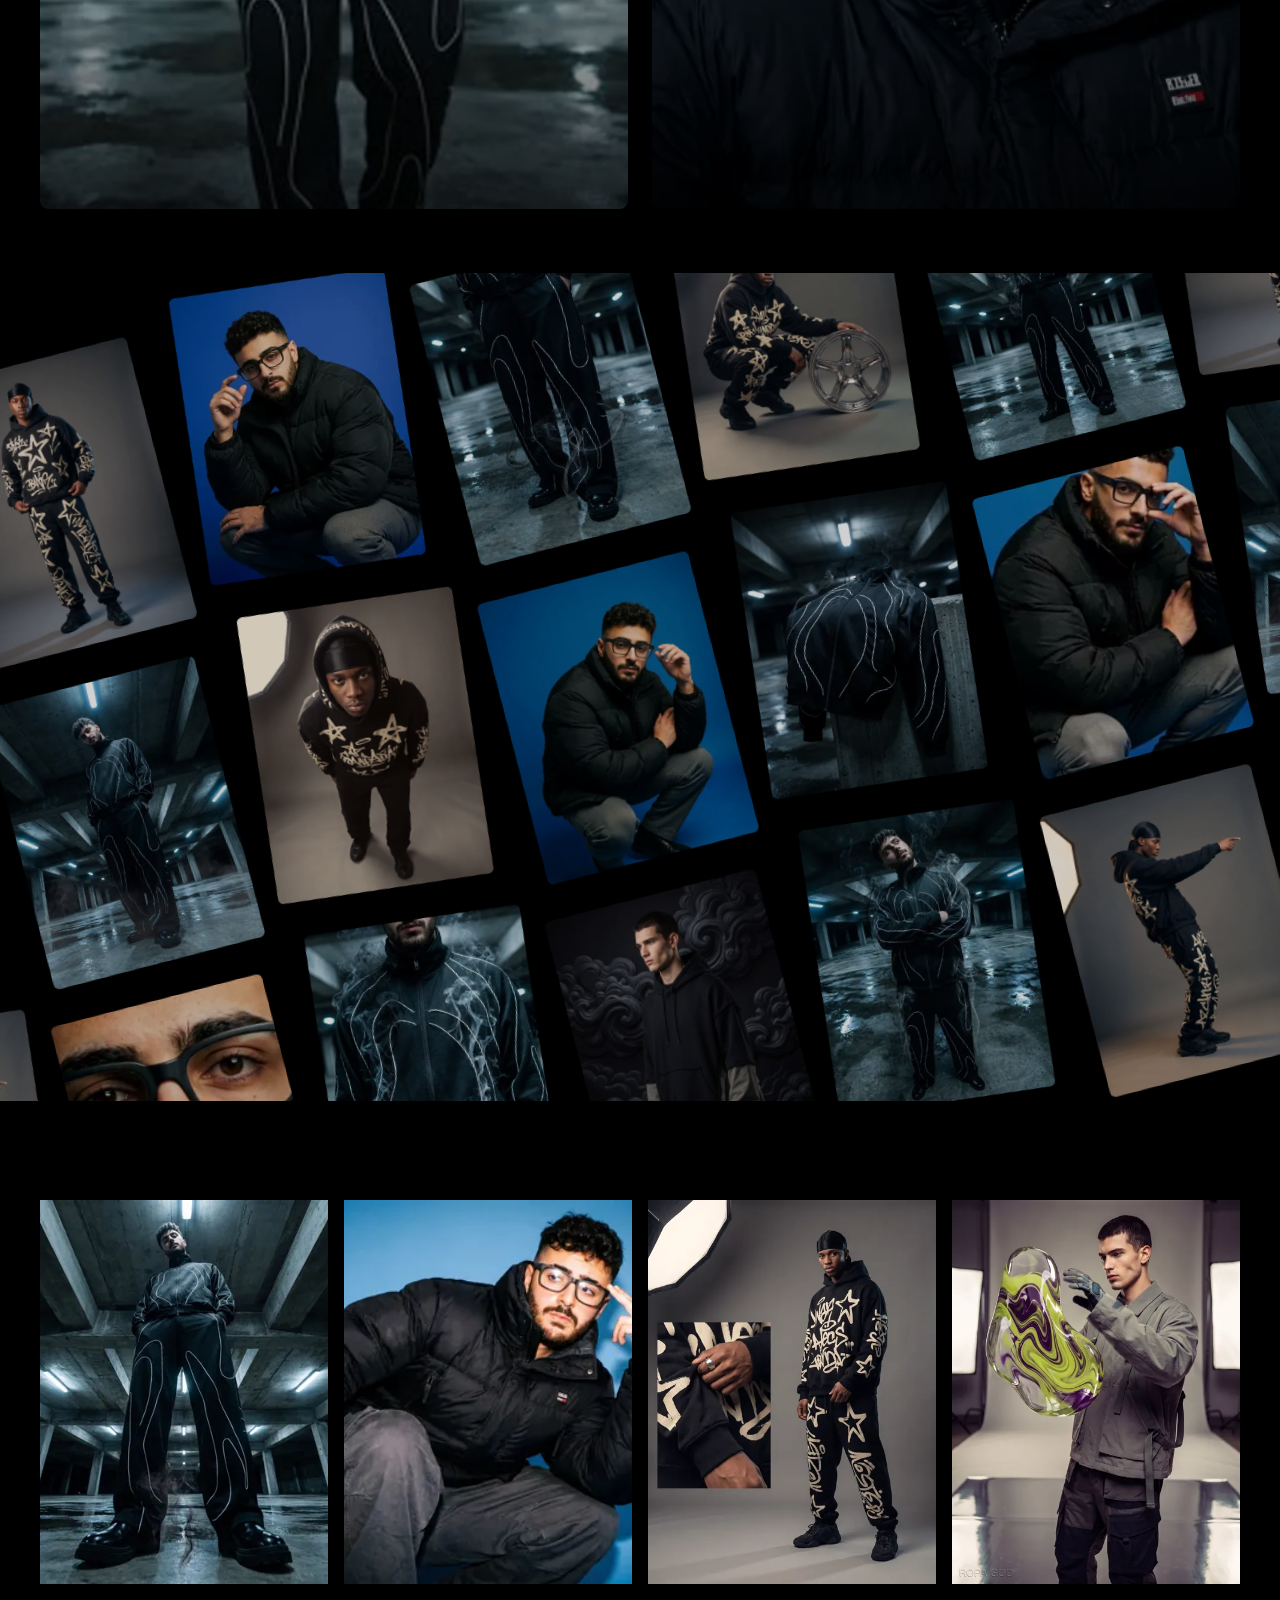
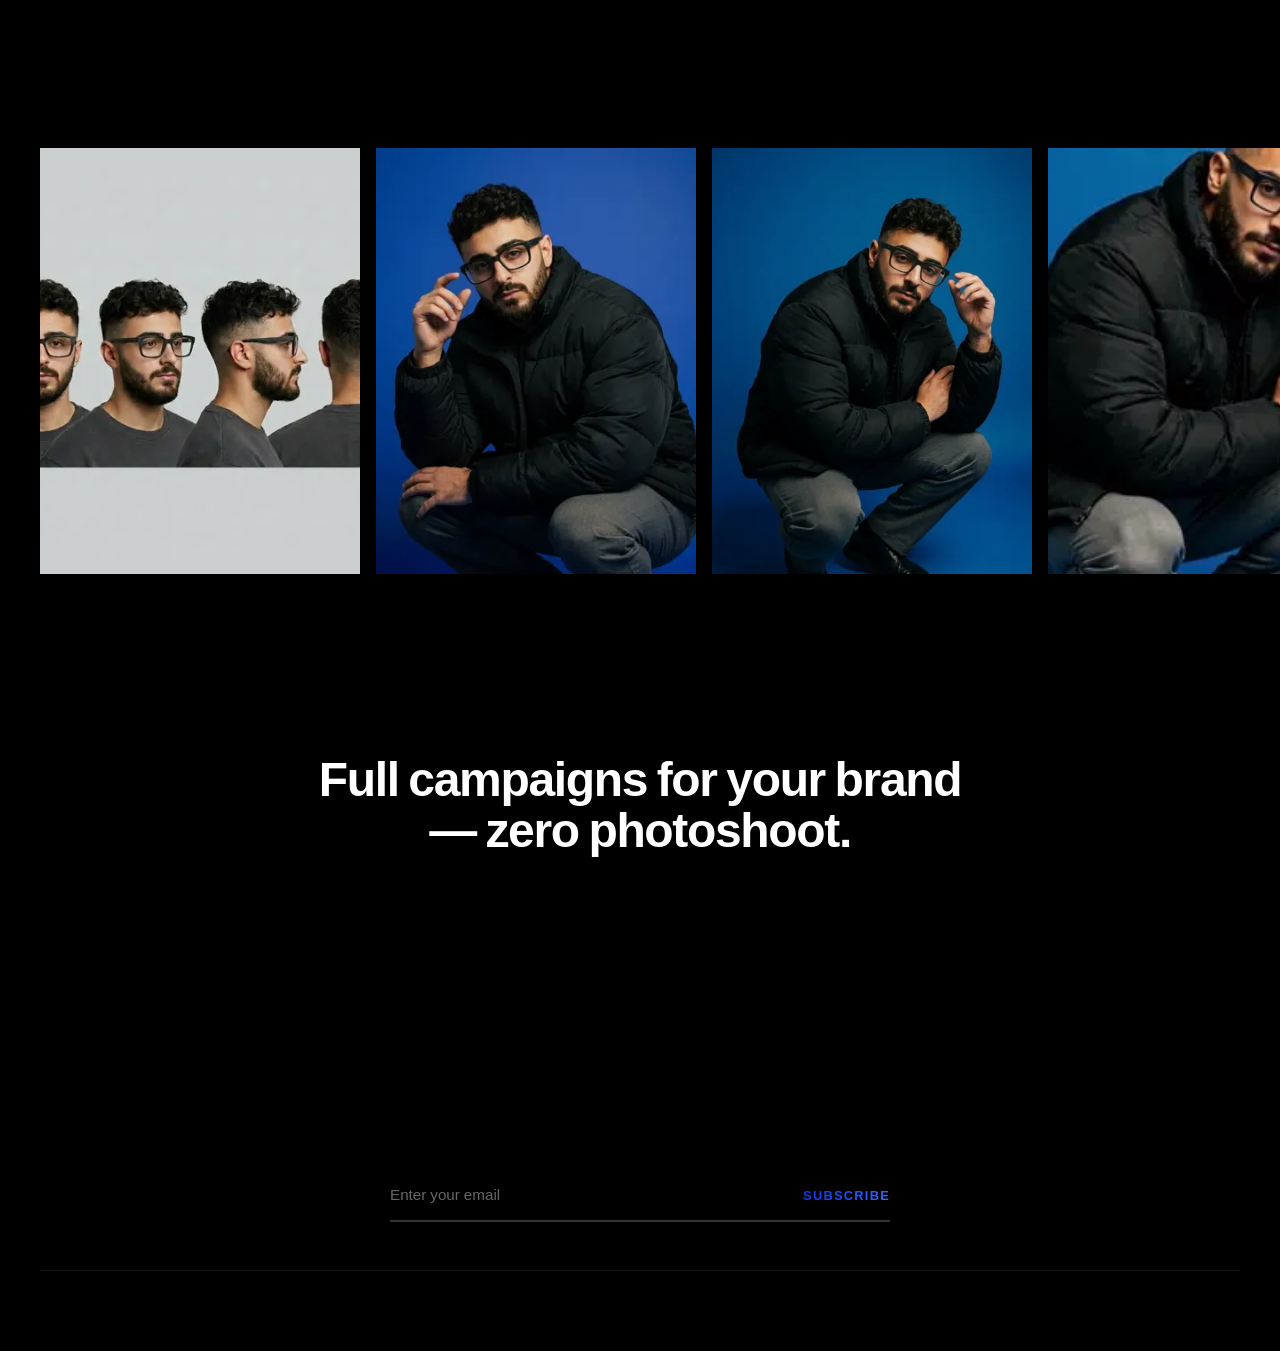
==== commit 3cf37c6c: "fix(home): stop duplicating cascade photos in Selected Work, add missing Acid Mirage All 4 "Selected" ====
--- a/index.html
+++ b/index.html
@@ -165,12 +165,12 @@
         <div class="cascade-card"><img src="assets/campaigns/chrome_garage/02_editorial_profile_point_480.webp" srcset="assets/campaigns/chrome_garage/02_editorial_profile_point_480.webp 480w, assets/campaigns/chrome_garage/02_editorial_profile_point_900.webp 900w" sizes="(max-width: 900px) 40vw, 280px" alt="" loading="lazy" decoding="async" width="480" height="640"></div>
         <div class="cascade-card"><img src="assets/campaigns/blue/frame_closeup_480.webp" srcset="assets/campaigns/blue/frame_closeup_480.webp 480w, assets/campaigns/blue/frame_closeup_900.webp 900w" sizes="(max-width: 900px) 40vw, 280px" alt="" loading="lazy" decoding="async" width="480" height="640"></div>
         <div class="cascade-card"><img src="assets/campaigns/smoke/image-camera-most-important-instruction-tight--mr4s2w0s-jcgx_480.webp" srcset="assets/campaigns/smoke/image-camera-most-important-instruction-tight--mr4s2w0s-jcgx_480.webp 480w, assets/campaigns/smoke/image-camera-most-important-instruction-tight--mr4s2w0s-jcgx_900.webp 900w" sizes="(max-width: 900px) 40vw, 280px" alt="" loading="lazy" decoding="async" width="480" height="640"></div>
-        <div class="cascade-card"><img src="assets/campaigns/chrome_garage/03_detalle_textura_print_480.webp" srcset="assets/campaigns/chrome_garage/03_detalle_textura_print_480.webp 480w, assets/campaigns/chrome_garage/03_detalle_textura_print_900.webp 900w" sizes="(max-width: 900px) 40vw, 280px" alt="" loading="lazy" decoding="async" width="480" height="640"></div>
+        <div class="cascade-card"><img src="assets/campaigns/acid_mirage/acid_2_480.webp" srcset="assets/campaigns/acid_mirage/acid_2_480.webp 480w, assets/campaigns/acid_mirage/acid_2_900.webp 900w" sizes="(max-width: 900px) 40vw, 280px" alt="" loading="lazy" decoding="async" width="480" height="640"></div>
         <div class="cascade-card"><img src="assets/campaigns/smoke/image-camera-wide-angle-lens-45-degree-angle-i-mr4s3p71-jqk0_480.webp" srcset="assets/campaigns/smoke/image-camera-wide-angle-lens-45-degree-angle-i-mr4s3p71-jqk0_480.webp 480w, assets/campaigns/smoke/image-camera-wide-angle-lens-45-degree-angle-i-mr4s3p71-jqk0_900.webp 900w" sizes="(max-width: 900px) 40vw, 280px" alt="" loading="lazy" decoding="async" width="480" height="640"></div>
         <div class="cascade-card"><img src="assets/campaigns/chrome_garage/02_editorial_profile_point_480.webp" srcset="assets/campaigns/chrome_garage/02_editorial_profile_point_480.webp 480w, assets/campaigns/chrome_garage/02_editorial_profile_point_900.webp 900w" sizes="(max-width: 900px) 40vw, 280px" alt="" loading="lazy" decoding="async" width="480" height="640"></div>
         <div class="cascade-card"><img src="assets/campaigns/blue/frame_closeup_480.webp" srcset="assets/campaigns/blue/frame_closeup_480.webp 480w, assets/campaigns/blue/frame_closeup_900.webp 900w" sizes="(max-width: 900px) 40vw, 280px" alt="" loading="lazy" decoding="async" width="480" height="640"></div>
         <div class="cascade-card"><img src="assets/campaigns/smoke/image-camera-most-important-instruction-tight--mr4s2w0s-jcgx_480.webp" srcset="assets/campaigns/smoke/image-camera-most-important-instruction-tight--mr4s2w0s-jcgx_480.webp 480w, assets/campaigns/smoke/image-camera-most-important-instruction-tight--mr4s2w0s-jcgx_900.webp 900w" sizes="(max-width: 900px) 40vw, 280px" alt="" loading="lazy" decoding="async" width="480" height="640"></div>
-        <div class="cascade-card"><img src="assets/campaigns/chrome_garage/03_detalle_textura_print_480.webp" srcset="assets/campaigns/chrome_garage/03_detalle_textura_print_480.webp 480w, assets/campaigns/chrome_garage/03_detalle_textura_print_900.webp 900w" sizes="(max-width: 900px) 40vw, 280px" alt="" loading="lazy" decoding="async" width="480" height="640"></div>
+        <div class="cascade-card"><img src="assets/campaigns/acid_mirage/acid_2_480.webp" srcset="assets/campaigns/acid_mirage/acid_2_480.webp 480w, assets/campaigns/acid_mirage/acid_2_900.webp 900w" sizes="(max-width: 900px) 40vw, 280px" alt="" loading="lazy" decoding="async" width="480" height="640"></div>
         <div class="cascade-card"><img src="assets/campaigns/smoke/image-camera-wide-angle-lens-45-degree-angle-i-mr4s3p71-jqk0_480.webp" srcset="assets/campaigns/smoke/image-camera-wide-angle-lens-45-degree-angle-i-mr4s3p71-jqk0_480.webp 480w, assets/campaigns/smoke/image-camera-wide-angle-lens-45-degree-angle-i-mr4s3p71-jqk0_900.webp 900w" sizes="(max-width: 900px) 40vw, 280px" alt="" loading="lazy" decoding="async" width="480" height="640"></div>
       </div>
     </div>
@@ -185,18 +185,22 @@
   <section class="photo-banner" id="work" data-reveal>
     <h2 class="section-title" data-reveal-word>Selected Work</h2>
         <div class="photo-banner-grid">
-      <div class="photo-item" data-reveal-word>
-        <img src="assets/campaigns/smoke/image-product-still-life-fashion-photography-o-mr4r7rx3-8bcl_900.webp" srcset="assets/campaigns/smoke/image-product-still-life-fashion-photography-o-mr4r7rx3-8bcl_480.webp 480w, assets/campaigns/smoke/image-product-still-life-fashion-photography-o-mr4r7rx3-8bcl_900.webp 900w" sizes="(max-width: 900px) 45vw, 320px" alt="Smoke campaign — AI-generated product still life" loading="lazy" decoding="async" width="900" height="1200">
-      </div>
-      <div class="photo-item" data-reveal-word>
-        <img src="assets/campaigns/blue/frame_hero2_900.webp" srcset="assets/campaigns/blue/frame_hero2_480.webp 480w, assets/campaigns/blue/frame_hero2_900.webp 900w" sizes="(max-width: 900px) 45vw, 320px" alt="Blue campaign — hero frame on saturated blue set" loading="lazy" decoding="async" width="900" height="1200">
-      </div>
-      <div class="photo-item" data-reveal-word>
-        <img src="assets/campaigns/chrome_garage/04_prop_llanta_cromada_900.webp" srcset="assets/campaigns/chrome_garage/04_prop_llanta_cromada_480.webp 480w, assets/campaigns/chrome_garage/04_prop_llanta_cromada_900.webp 900w" sizes="(max-width: 900px) 45vw, 320px" alt="Chrome Garage campaign — chrome rim as sculptural prop" loading="lazy" decoding="async" width="900" height="1200">
-      </div>
-      <div class="photo-item" data-reveal-word>
-        <img src="assets/campaigns/smoke/image-camera-wide-angle-lens-45-degree-angle-i-mr4s3p71-jqk0_900.webp" srcset="assets/campaigns/smoke/image-camera-wide-angle-lens-45-degree-angle-i-mr4s3p71-jqk0_480.webp 480w, assets/campaigns/smoke/image-camera-wide-angle-lens-45-degree-angle-i-mr4s3p71-jqk0_900.webp 900w" sizes="(max-width: 900px) 45vw, 320px" alt="Smoke campaign — wide angle editorial shot" loading="lazy" decoding="async" width="900" height="1200">
-      </div>
+      <a class="photo-item" data-reveal-word href="collections.html#smoke">
+        <img src="assets/campaigns/smoke/image-camera-most-important-instruction-extrem-mr4rii1w-jrmy_900.webp" srcset="assets/campaigns/smoke/image-camera-most-important-instruction-extrem-mr4rii1w-jrmy_480.webp 480w, assets/campaigns/smoke/image-camera-most-important-instruction-extrem-mr4rii1w-jrmy_900.webp 900w" sizes="(max-width: 900px) 45vw, 320px" alt="Smoke campaign — extreme angle editorial shot" loading="lazy" decoding="async" width="900" height="900">
+        <span class="photo-item-label">SMOKE</span>
+      </a>
+      <a class="photo-item" data-reveal-word href="collections.html#blue">
+        <img src="assets/campaigns/blue/ph_editorial_900.webp" srcset="assets/campaigns/blue/ph_editorial_480.webp 480w, assets/campaigns/blue/ph_editorial_900.webp 900w" sizes="(max-width: 900px) 45vw, 320px" alt="Blue campaign — editorial frame on saturated blue set" loading="lazy" decoding="async" width="900" height="604">
+        <span class="photo-item-label">BLUE / AETHER FLUX</span>
+      </a>
+      <a class="photo-item" data-reveal-word href="collections.html#chrome-garage">
+        <img src="assets/campaigns/chrome_garage/03_detalle_textura_print_900.webp" srcset="assets/campaigns/chrome_garage/03_detalle_textura_print_480.webp 480w, assets/campaigns/chrome_garage/03_detalle_textura_print_900.webp 900w" sizes="(max-width: 900px) 45vw, 320px" alt="Chrome Garage campaign — print texture detail" loading="lazy" decoding="async" width="900" height="1206">
+        <span class="photo-item-label">CHROME GARAGE</span>
+      </a>
+      <a class="photo-item" data-reveal-word href="collections.html#acid-mirage">
+        <img src="assets/campaigns/acid_mirage/acid_4_900.webp" srcset="assets/campaigns/acid_mirage/acid_4_480.webp 480w, assets/campaigns/acid_mirage/acid_4_900.webp 900w" sizes="(max-width: 900px) 45vw, 320px" alt="Acid Mirage campaign — model with floating acid form" loading="lazy" decoding="async" width="900" height="1206">
+        <span class="photo-item-label">ACID MIRAGE</span>
+      </a>
     </div>
   </section>
 
--- a/assets/custom-overrides.css
+++ b/assets/custom-overrides.css
@@ -538,6 +538,8 @@
   gap: 1rem;
 }
 .photo-item {
+  position: relative;
+  display: block;
   aspect-ratio: 3 / 4;
   overflow: hidden;
   cursor: pointer;
@@ -551,6 +553,47 @@
 }
 .photo-item:hover img {
   transform: scale(1.08);
+}
+.photo-item-label {
+  position: absolute;
+  left: 0.9rem;
+  right: 0.9rem;
+  bottom: 0.9rem;
+  z-index: 2;
+  font-family: 'Space Mono', monospace;
+  font-size: 0.7rem;
+  font-weight: 700;
+  letter-spacing: 0.12em;
+  color: #FFFFFF;
+  text-shadow: 0 2px 12px rgba(0, 0, 0, 0.55);
+  opacity: 0;
+  transform: translateY(0.5rem);
+  transition: opacity 0.35s ease, transform 0.35s cubic-bezier(0.16, 1, 0.3, 1);
+}
+.photo-item::after {
+  content: '';
+  position: absolute;
+  inset: 0;
+  z-index: 1;
+  background: linear-gradient(to top, rgba(0, 0, 0, 0.55) 0%, rgba(0, 0, 0, 0) 45%);
+  opacity: 0;
+  transition: opacity 0.35s ease;
+  pointer-events: none;
+}
+.photo-item:hover .photo-item-label,
+.photo-item:focus-visible .photo-item-label {
+  opacity: 1;
+  transform: translateY(0);
+}
+.photo-item:hover::after,
+.photo-item:focus-visible::after {
+  opacity: 1;
+}
+@media (prefers-reduced-motion: reduce) {
+  .photo-item-label,
+  .photo-item::after {
+    transition: none;
+  }
 }
 
 /* ---- SLIDESHOW ---- */
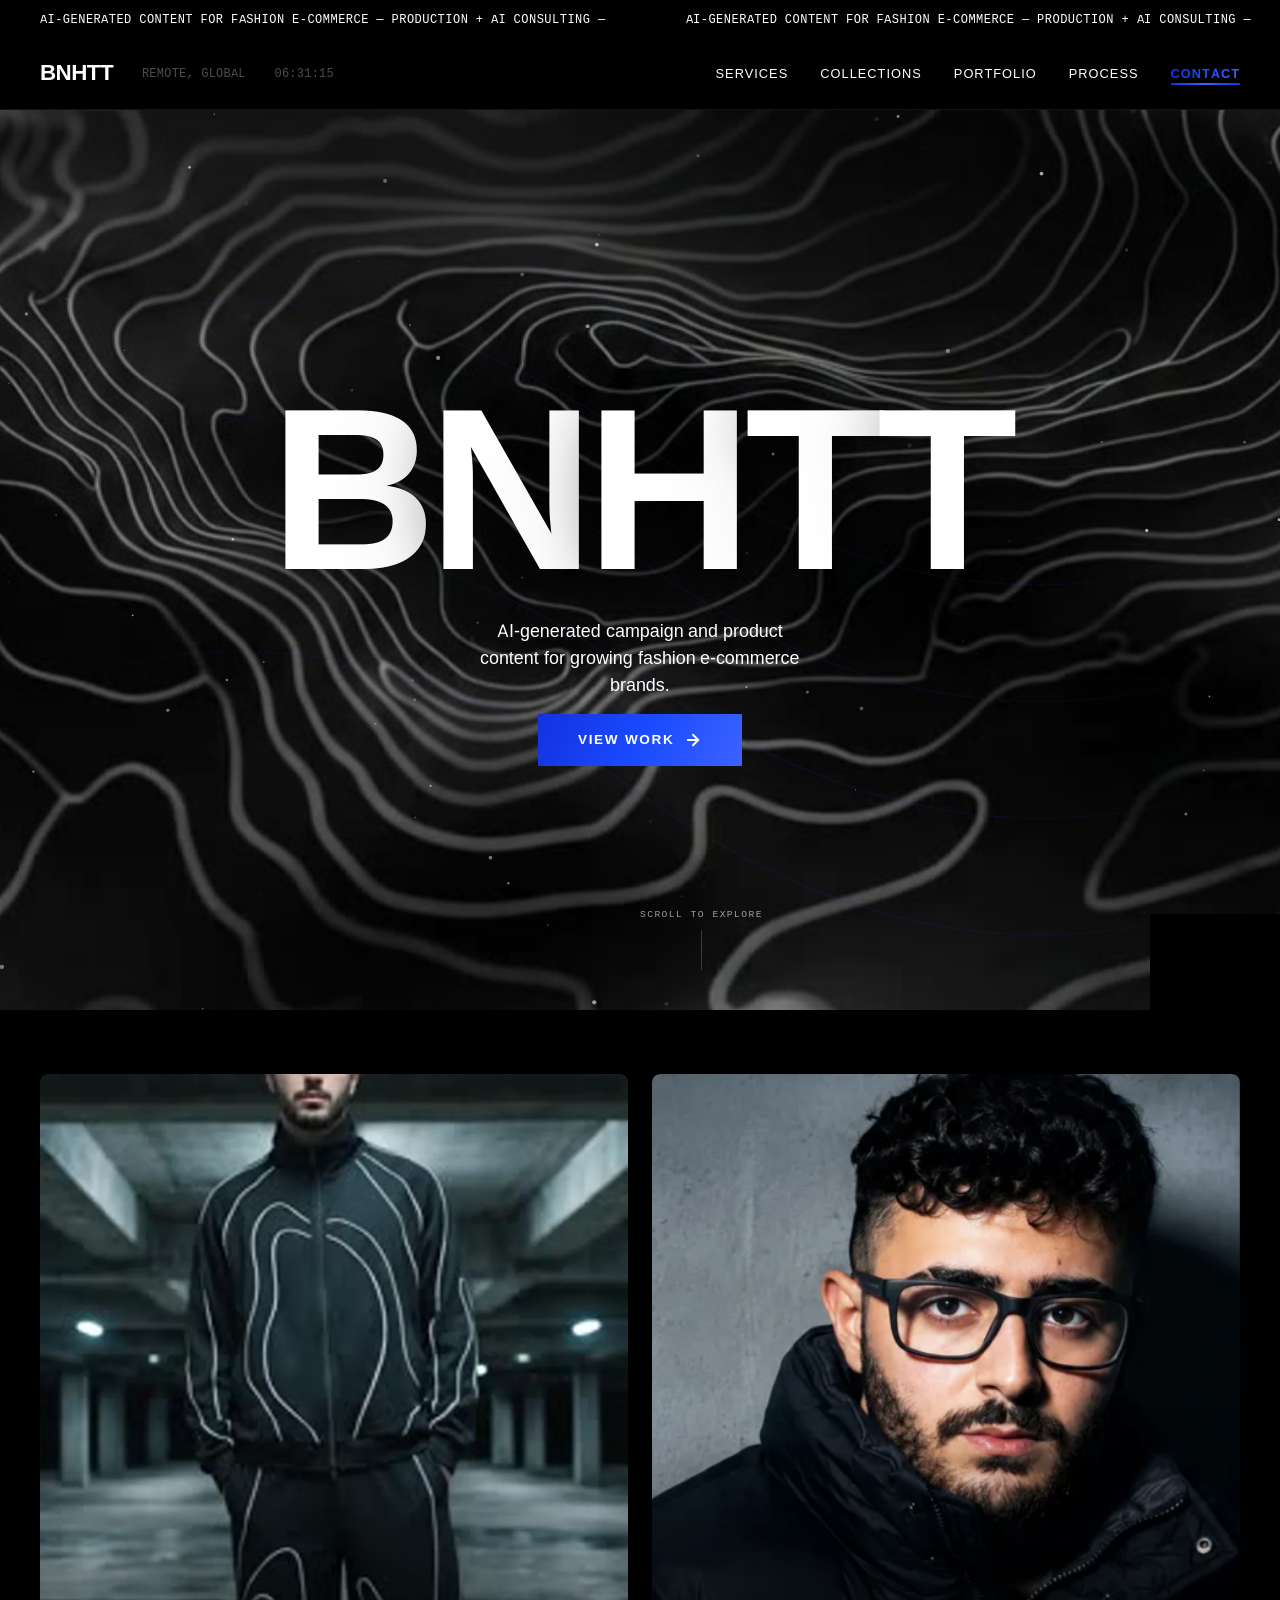
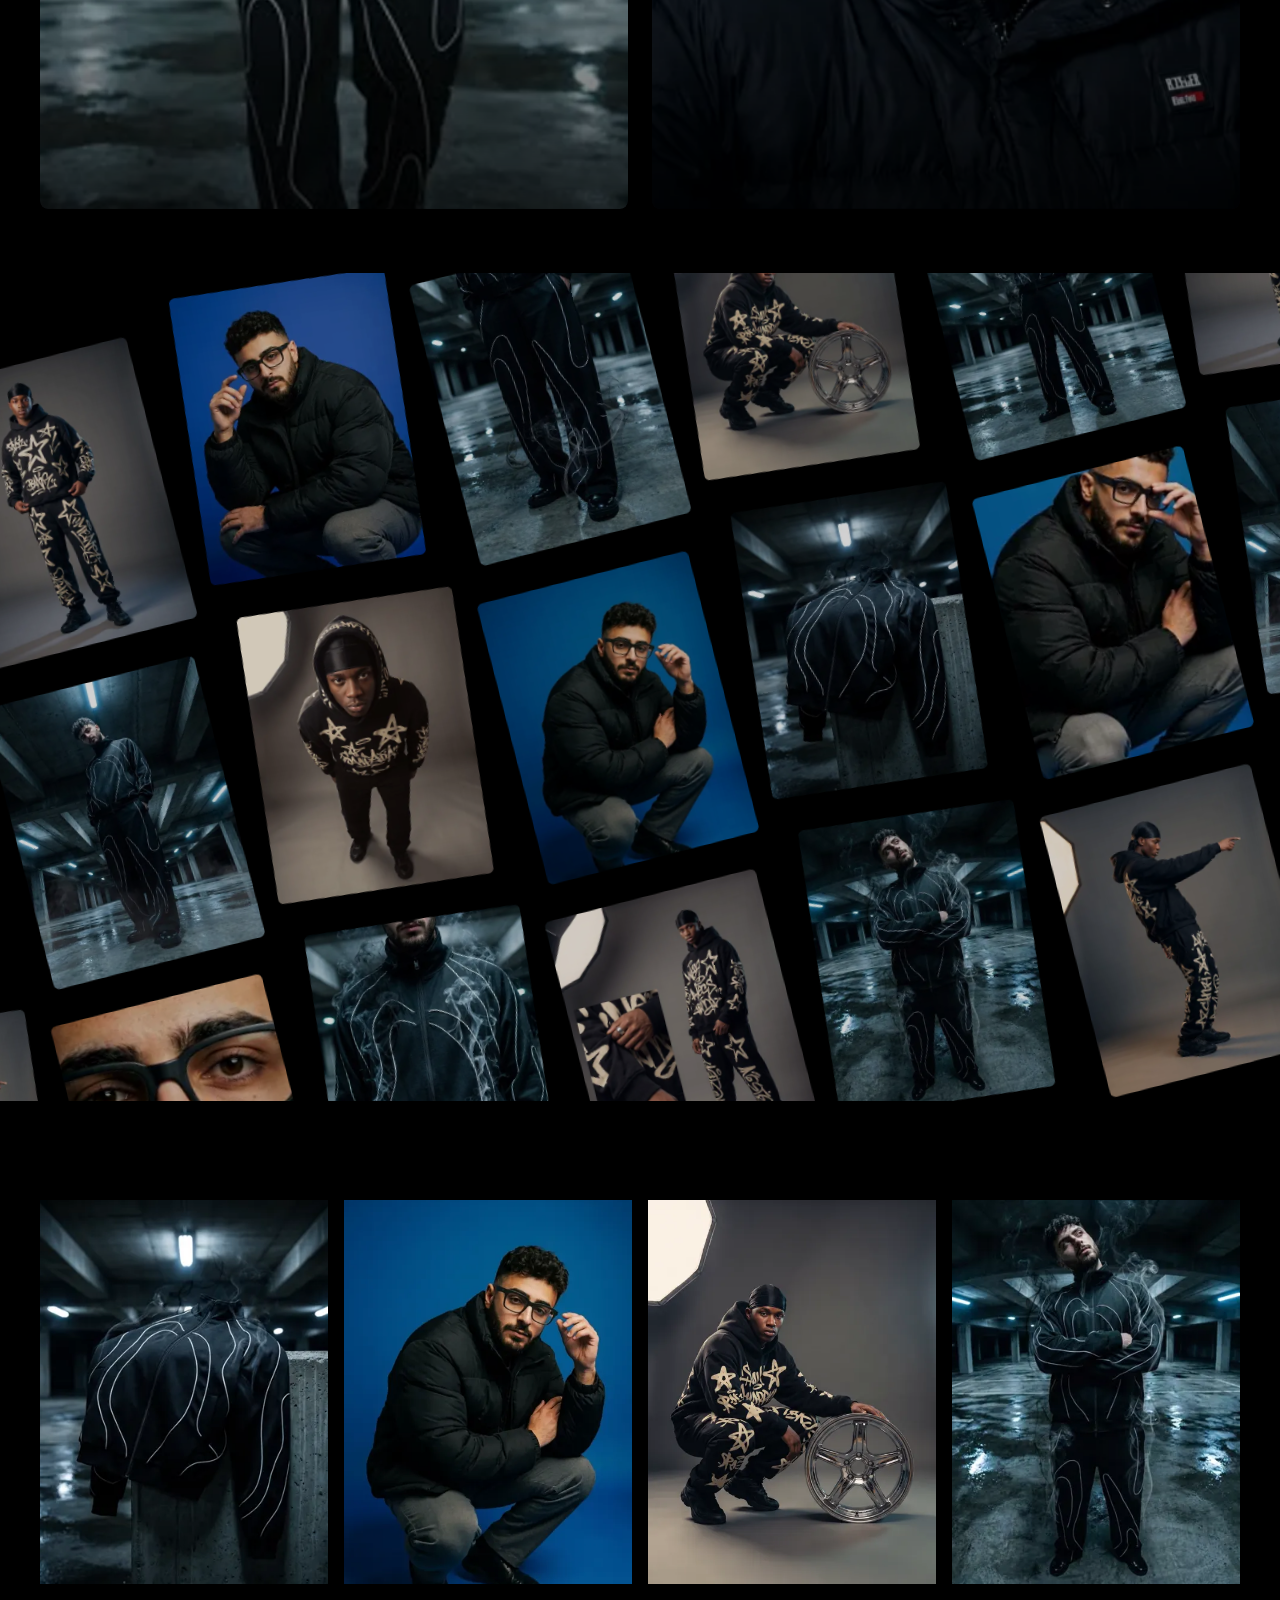
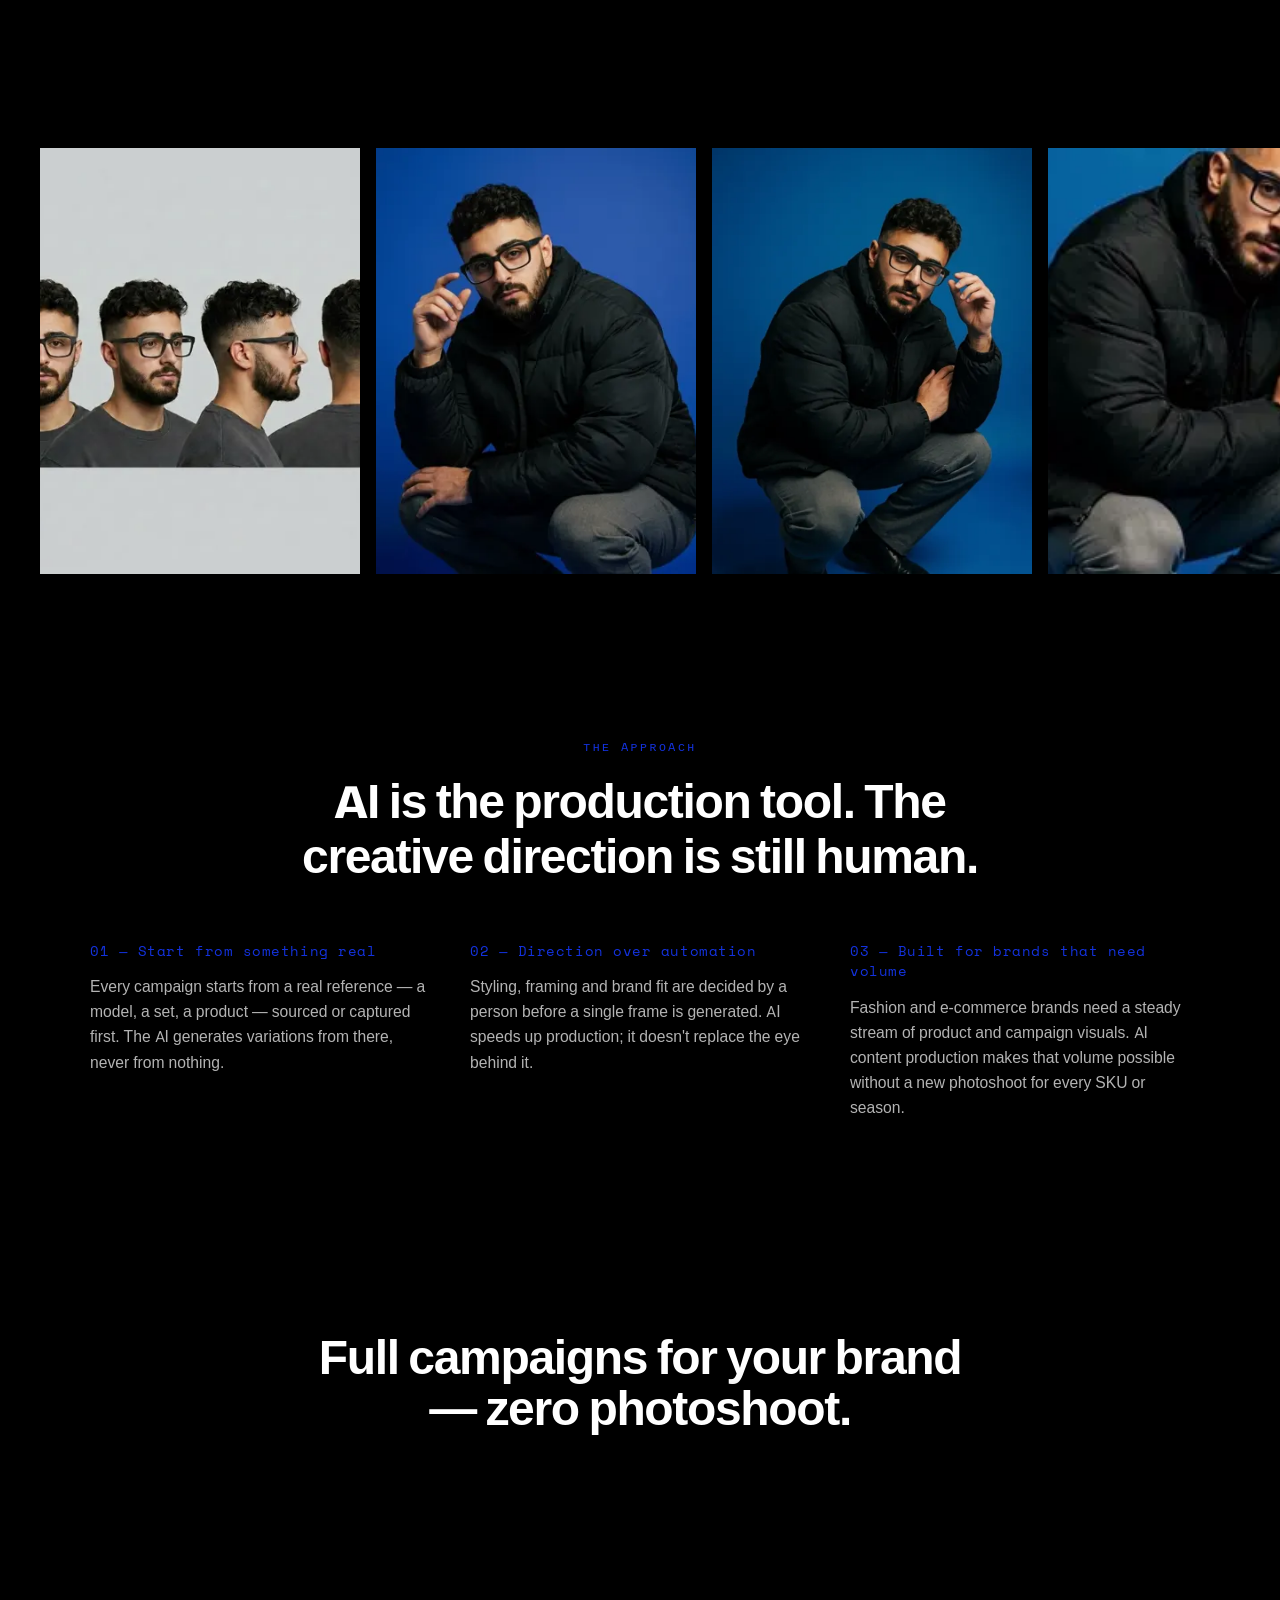
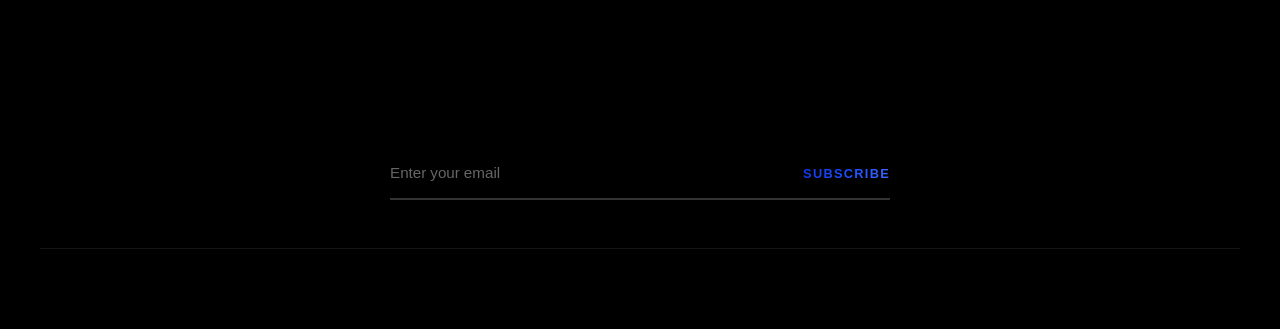
==== commit 49227a84: "feat(seo): add Manifesto/approach section, dedupe contact CTA CSS block The 2026-07-06 audit flagged" ====
--- a/index.html
+++ b/index.html
@@ -165,12 +165,12 @@
         <div class="cascade-card"><img src="assets/campaigns/chrome_garage/02_editorial_profile_point_480.webp" srcset="assets/campaigns/chrome_garage/02_editorial_profile_point_480.webp 480w, assets/campaigns/chrome_garage/02_editorial_profile_point_900.webp 900w" sizes="(max-width: 900px) 40vw, 280px" alt="" loading="lazy" decoding="async" width="480" height="640"></div>
         <div class="cascade-card"><img src="assets/campaigns/blue/frame_closeup_480.webp" srcset="assets/campaigns/blue/frame_closeup_480.webp 480w, assets/campaigns/blue/frame_closeup_900.webp 900w" sizes="(max-width: 900px) 40vw, 280px" alt="" loading="lazy" decoding="async" width="480" height="640"></div>
         <div class="cascade-card"><img src="assets/campaigns/smoke/image-camera-most-important-instruction-tight--mr4s2w0s-jcgx_480.webp" srcset="assets/campaigns/smoke/image-camera-most-important-instruction-tight--mr4s2w0s-jcgx_480.webp 480w, assets/campaigns/smoke/image-camera-most-important-instruction-tight--mr4s2w0s-jcgx_900.webp 900w" sizes="(max-width: 900px) 40vw, 280px" alt="" loading="lazy" decoding="async" width="480" height="640"></div>
-        <div class="cascade-card"><img src="assets/campaigns/acid_mirage/acid_2_480.webp" srcset="assets/campaigns/acid_mirage/acid_2_480.webp 480w, assets/campaigns/acid_mirage/acid_2_900.webp 900w" sizes="(max-width: 900px) 40vw, 280px" alt="" loading="lazy" decoding="async" width="480" height="640"></div>
+        <div class="cascade-card"><img src="assets/campaigns/chrome_garage/03_detalle_textura_print_480.webp" srcset="assets/campaigns/chrome_garage/03_detalle_textura_print_480.webp 480w, assets/campaigns/chrome_garage/03_detalle_textura_print_900.webp 900w" sizes="(max-width: 900px) 40vw, 280px" alt="" loading="lazy" decoding="async" width="480" height="640"></div>
         <div class="cascade-card"><img src="assets/campaigns/smoke/image-camera-wide-angle-lens-45-degree-angle-i-mr4s3p71-jqk0_480.webp" srcset="assets/campaigns/smoke/image-camera-wide-angle-lens-45-degree-angle-i-mr4s3p71-jqk0_480.webp 480w, assets/campaigns/smoke/image-camera-wide-angle-lens-45-degree-angle-i-mr4s3p71-jqk0_900.webp 900w" sizes="(max-width: 900px) 40vw, 280px" alt="" loading="lazy" decoding="async" width="480" height="640"></div>
         <div class="cascade-card"><img src="assets/campaigns/chrome_garage/02_editorial_profile_point_480.webp" srcset="assets/campaigns/chrome_garage/02_editorial_profile_point_480.webp 480w, assets/campaigns/chrome_garage/02_editorial_profile_point_900.webp 900w" sizes="(max-width: 900px) 40vw, 280px" alt="" loading="lazy" decoding="async" width="480" height="640"></div>
         <div class="cascade-card"><img src="assets/campaigns/blue/frame_closeup_480.webp" srcset="assets/campaigns/blue/frame_closeup_480.webp 480w, assets/campaigns/blue/frame_closeup_900.webp 900w" sizes="(max-width: 900px) 40vw, 280px" alt="" loading="lazy" decoding="async" width="480" height="640"></div>
         <div class="cascade-card"><img src="assets/campaigns/smoke/image-camera-most-important-instruction-tight--mr4s2w0s-jcgx_480.webp" srcset="assets/campaigns/smoke/image-camera-most-important-instruction-tight--mr4s2w0s-jcgx_480.webp 480w, assets/campaigns/smoke/image-camera-most-important-instruction-tight--mr4s2w0s-jcgx_900.webp 900w" sizes="(max-width: 900px) 40vw, 280px" alt="" loading="lazy" decoding="async" width="480" height="640"></div>
-        <div class="cascade-card"><img src="assets/campaigns/acid_mirage/acid_2_480.webp" srcset="assets/campaigns/acid_mirage/acid_2_480.webp 480w, assets/campaigns/acid_mirage/acid_2_900.webp 900w" sizes="(max-width: 900px) 40vw, 280px" alt="" loading="lazy" decoding="async" width="480" height="640"></div>
+        <div class="cascade-card"><img src="assets/campaigns/chrome_garage/03_detalle_textura_print_480.webp" srcset="assets/campaigns/chrome_garage/03_detalle_textura_print_480.webp 480w, assets/campaigns/chrome_garage/03_detalle_textura_print_900.webp 900w" sizes="(max-width: 900px) 40vw, 280px" alt="" loading="lazy" decoding="async" width="480" height="640"></div>
         <div class="cascade-card"><img src="assets/campaigns/smoke/image-camera-wide-angle-lens-45-degree-angle-i-mr4s3p71-jqk0_480.webp" srcset="assets/campaigns/smoke/image-camera-wide-angle-lens-45-degree-angle-i-mr4s3p71-jqk0_480.webp 480w, assets/campaigns/smoke/image-camera-wide-angle-lens-45-degree-angle-i-mr4s3p71-jqk0_900.webp 900w" sizes="(max-width: 900px) 40vw, 280px" alt="" loading="lazy" decoding="async" width="480" height="640"></div>
       </div>
     </div>
@@ -185,22 +185,18 @@
   <section class="photo-banner" id="work" data-reveal>
     <h2 class="section-title" data-reveal-word>Selected Work</h2>
         <div class="photo-banner-grid">
-      <a class="photo-item" data-reveal-word href="collections.html#smoke">
-        <img src="assets/campaigns/smoke/image-camera-most-important-instruction-extrem-mr4rii1w-jrmy_900.webp" srcset="assets/campaigns/smoke/image-camera-most-important-instruction-extrem-mr4rii1w-jrmy_480.webp 480w, assets/campaigns/smoke/image-camera-most-important-instruction-extrem-mr4rii1w-jrmy_900.webp 900w" sizes="(max-width: 900px) 45vw, 320px" alt="Smoke campaign — extreme angle editorial shot" loading="lazy" decoding="async" width="900" height="900">
-        <span class="photo-item-label">SMOKE</span>
-      </a>
-      <a class="photo-item" data-reveal-word href="collections.html#blue">
-        <img src="assets/campaigns/blue/ph_editorial_900.webp" srcset="assets/campaigns/blue/ph_editorial_480.webp 480w, assets/campaigns/blue/ph_editorial_900.webp 900w" sizes="(max-width: 900px) 45vw, 320px" alt="Blue campaign — editorial frame on saturated blue set" loading="lazy" decoding="async" width="900" height="604">
-        <span class="photo-item-label">BLUE / AETHER FLUX</span>
-      </a>
-      <a class="photo-item" data-reveal-word href="collections.html#chrome-garage">
-        <img src="assets/campaigns/chrome_garage/03_detalle_textura_print_900.webp" srcset="assets/campaigns/chrome_garage/03_detalle_textura_print_480.webp 480w, assets/campaigns/chrome_garage/03_detalle_textura_print_900.webp 900w" sizes="(max-width: 900px) 45vw, 320px" alt="Chrome Garage campaign — print texture detail" loading="lazy" decoding="async" width="900" height="1206">
-        <span class="photo-item-label">CHROME GARAGE</span>
-      </a>
-      <a class="photo-item" data-reveal-word href="collections.html#acid-mirage">
-        <img src="assets/campaigns/acid_mirage/acid_4_900.webp" srcset="assets/campaigns/acid_mirage/acid_4_480.webp 480w, assets/campaigns/acid_mirage/acid_4_900.webp 900w" sizes="(max-width: 900px) 45vw, 320px" alt="Acid Mirage campaign — model with floating acid form" loading="lazy" decoding="async" width="900" height="1206">
-        <span class="photo-item-label">ACID MIRAGE</span>
-      </a>
+      <div class="photo-item" data-reveal-word>
+        <img src="assets/campaigns/smoke/image-product-still-life-fashion-photography-o-mr4r7rx3-8bcl_900.webp" srcset="assets/campaigns/smoke/image-product-still-life-fashion-photography-o-mr4r7rx3-8bcl_480.webp 480w, assets/campaigns/smoke/image-product-still-life-fashion-photography-o-mr4r7rx3-8bcl_900.webp 900w" sizes="(max-width: 900px) 45vw, 320px" alt="Smoke campaign — AI-generated product still life" loading="lazy" decoding="async" width="900" height="1200">
+      </div>
+      <div class="photo-item" data-reveal-word>
+        <img src="assets/campaigns/blue/frame_hero2_900.webp" srcset="assets/campaigns/blue/frame_hero2_480.webp 480w, assets/campaigns/blue/frame_hero2_900.webp 900w" sizes="(max-width: 900px) 45vw, 320px" alt="Blue campaign — hero frame on saturated blue set" loading="lazy" decoding="async" width="900" height="1200">
+      </div>
+      <div class="photo-item" data-reveal-word>
+        <img src="assets/campaigns/chrome_garage/04_prop_llanta_cromada_900.webp" srcset="assets/campaigns/chrome_garage/04_prop_llanta_cromada_480.webp 480w, assets/campaigns/chrome_garage/04_prop_llanta_cromada_900.webp 900w" sizes="(max-width: 900px) 45vw, 320px" alt="Chrome Garage campaign — chrome rim as sculptural prop" loading="lazy" decoding="async" width="900" height="1200">
+      </div>
+      <div class="photo-item" data-reveal-word>
+        <img src="assets/campaigns/smoke/image-camera-wide-angle-lens-45-degree-angle-i-mr4s3p71-jqk0_900.webp" srcset="assets/campaigns/smoke/image-camera-wide-angle-lens-45-degree-angle-i-mr4s3p71-jqk0_480.webp 480w, assets/campaigns/smoke/image-camera-wide-angle-lens-45-degree-angle-i-mr4s3p71-jqk0_900.webp 900w" sizes="(max-width: 900px) 45vw, 320px" alt="Smoke campaign — wide angle editorial shot" loading="lazy" decoding="async" width="900" height="1200">
+      </div>
     </div>
   </section>
 
@@ -238,6 +234,26 @@
       </div>
       <div class="slideshow-item" aria-hidden="true">
         <img src="assets/images/bnhtt/process-04_480.webp" srcset="assets/images/bnhtt/process-04_480.webp 480w, assets/images/bnhtt/process-04_900.webp 900w" sizes="(max-width: 900px) 240px, 320px" loading="lazy" decoding="async" alt="" aria-hidden="true">
+      </div>
+    </div>
+  </section>
+
+  <!-- ===== MANIFESTO (approach/positioning) ===== -->
+  <section class="manifesto" id="about" data-reveal>
+    <span class="manifesto-kicker" data-reveal-word>THE APPROACH</span>
+    <h2 class="manifesto-title" data-reveal-word>AI is the production tool. The creative direction is still human.</h2>
+    <div class="manifesto-grid">
+      <div class="manifesto-point" data-reveal-word>
+        <h3>01 — Start from something real</h3>
+        <p>Every campaign starts from a real reference — a model, a set, a product — sourced or captured first. The AI generates variations from there, never from nothing.</p>
+      </div>
+      <div class="manifesto-point" data-reveal-word>
+        <h3>02 — Direction over automation</h3>
+        <p>Styling, framing and brand fit are decided by a person before a single frame is generated. AI speeds up production; it doesn't replace the eye behind it.</p>
+      </div>
+      <div class="manifesto-point" data-reveal-word>
+        <h3>03 — Built for brands that need volume</h3>
+        <p>Fashion and e-commerce brands need a steady stream of product and campaign visuals. AI content production makes that volume possible without a new photoshoot for every SKU or season.</p>
       </div>
     </div>
   </section>
--- a/assets/studio-additions.css
+++ b/assets/studio-additions.css
@@ -840,88 +840,52 @@
   .contact-btn { width: 100%; justify-content: center; }
 }
 
-/* ============ (X) CONTACT CTA — effective client-capture block (2026-07-11) ============ */
-/* Reemplaza el "learn to do it yourself" (que vendía en contra del servicio) por un
-   CTA primario único, orientado al beneficio. Investigación: CTA específico +161%,
-   1 CTA primario por página +32%, benefit-driven > genérico. */
-
-.contact-cta {
-  max-width: 680px;
-  margin: 0 auto 3.5rem;
+/* ============ (5) MANIFESTO — approach/positioning section (SEO thin-content fix) ============ */
+.manifesto {
+  padding: 6rem 2.5rem;
   text-align: center;
 }
-.contact-kicker {
+.manifesto-kicker {
   display: inline-block;
   font-family: 'Space Mono', monospace;
   font-size: 0.72rem;
   letter-spacing: 0.22em;
   text-transform: uppercase;
   color: #1332DE;
-  margin-bottom: 1rem;
-}
-.contact-title {
+  margin-bottom: 1.2rem;
+}
+.manifesto-title {
+  max-width: 780px;
+  margin: 0 auto 3.5rem;
   font-family: 'Bricolage Grotesque', sans-serif;
   font-weight: 700;
   font-size: clamp(1.9rem, 4.2vw, 3rem);
-  line-height: 1.05;
+  line-height: 1.15;
   letter-spacing: -0.028em;
   color: #FFFFFF;
-  margin-bottom: 1.1rem;
-}
-.contact-sub {
+}
+.manifesto-grid {
+  max-width: 1100px;
+  margin: 0 auto;
+  display: grid;
+  grid-template-columns: repeat(3, 1fr);
+  gap: 2.5rem;
+  text-align: left;
+}
+.manifesto-point h3 {
+  font-family: 'Space Mono', monospace;
+  font-size: 0.85rem;
+  letter-spacing: 0.04em;
+  color: #1332DE;
+  margin-bottom: 0.8rem;
+}
+.manifesto-point p {
   font-family: 'DM Sans', sans-serif;
-  font-size: 1.02rem;
-  line-height: 1.55;
-  color: rgba(255, 255, 255, 0.66);
-  max-width: 520px;
-  margin: 0 auto 2.2rem;
-}
-.contact-btn {
-  display: inline-flex;
-  align-items: center;
-  gap: 0.7rem;
-  background: #1332DE;
-  color: #FFFFFF;
-  font-family: 'DM Sans', sans-serif;
-  font-weight: 600;
-  font-size: 1rem;
-  letter-spacing: 0.01em;
-  text-decoration: none;
-  padding: 1.05rem 2.1rem;      /* tap target ≥ 44px */
-  border-radius: 0; /* botones rectangulares (2026-07-14) */
-  transition: transform 0.2s cubic-bezier(0.22, 1, 0.36, 1), background 0.2s, box-shadow 0.2s;
-  box-shadow: 0 12px 30px rgba(19, 50, 222, 0.35);
-}
-.contact-btn:hover,
-.contact-btn:focus-visible {
-  background: #1a4aff;
-  transform: translateY(-2px);
-  box-shadow: 0 18px 40px rgba(19, 50, 222, 0.5);
-}
-.contact-btn .cta-arrow {
-  display: inline-flex;
-  transition: transform 0.2s ease;
-}
-.contact-btn:hover .cta-arrow {
-  transform: translateX(4px);
-}
-.contact-trust {
-  display: block;
-  margin-top: 1.1rem;
-  font-family: 'Space Mono', monospace;
-  font-size: 0.72rem;
-  letter-spacing: 0.06em;
-  color: rgba(255, 255, 255, 0.4);
-}
-
-/* Newsletter demoted to a secondary role below the primary CTA */
-.footer-signup-label {
-  font-family: 'DM Sans', sans-serif;
-  font-size: 0.9rem;
-  color: rgba(255, 255, 255, 0.5);
-  margin-bottom: 1rem;
-}
-
+  font-size: 0.98rem;
+  line-height: 1.6;
+  color: rgba(255, 255, 255, 0.7);
+}
 @media (max-width: 720px) {
-  .contact-btn { width: 100%; justify-content: center; }
-}
+  .manifesto { padding: 3.5rem 1.5rem; }
+  .manifesto-grid { grid-template-columns: 1fr; gap: 2rem; }
+}
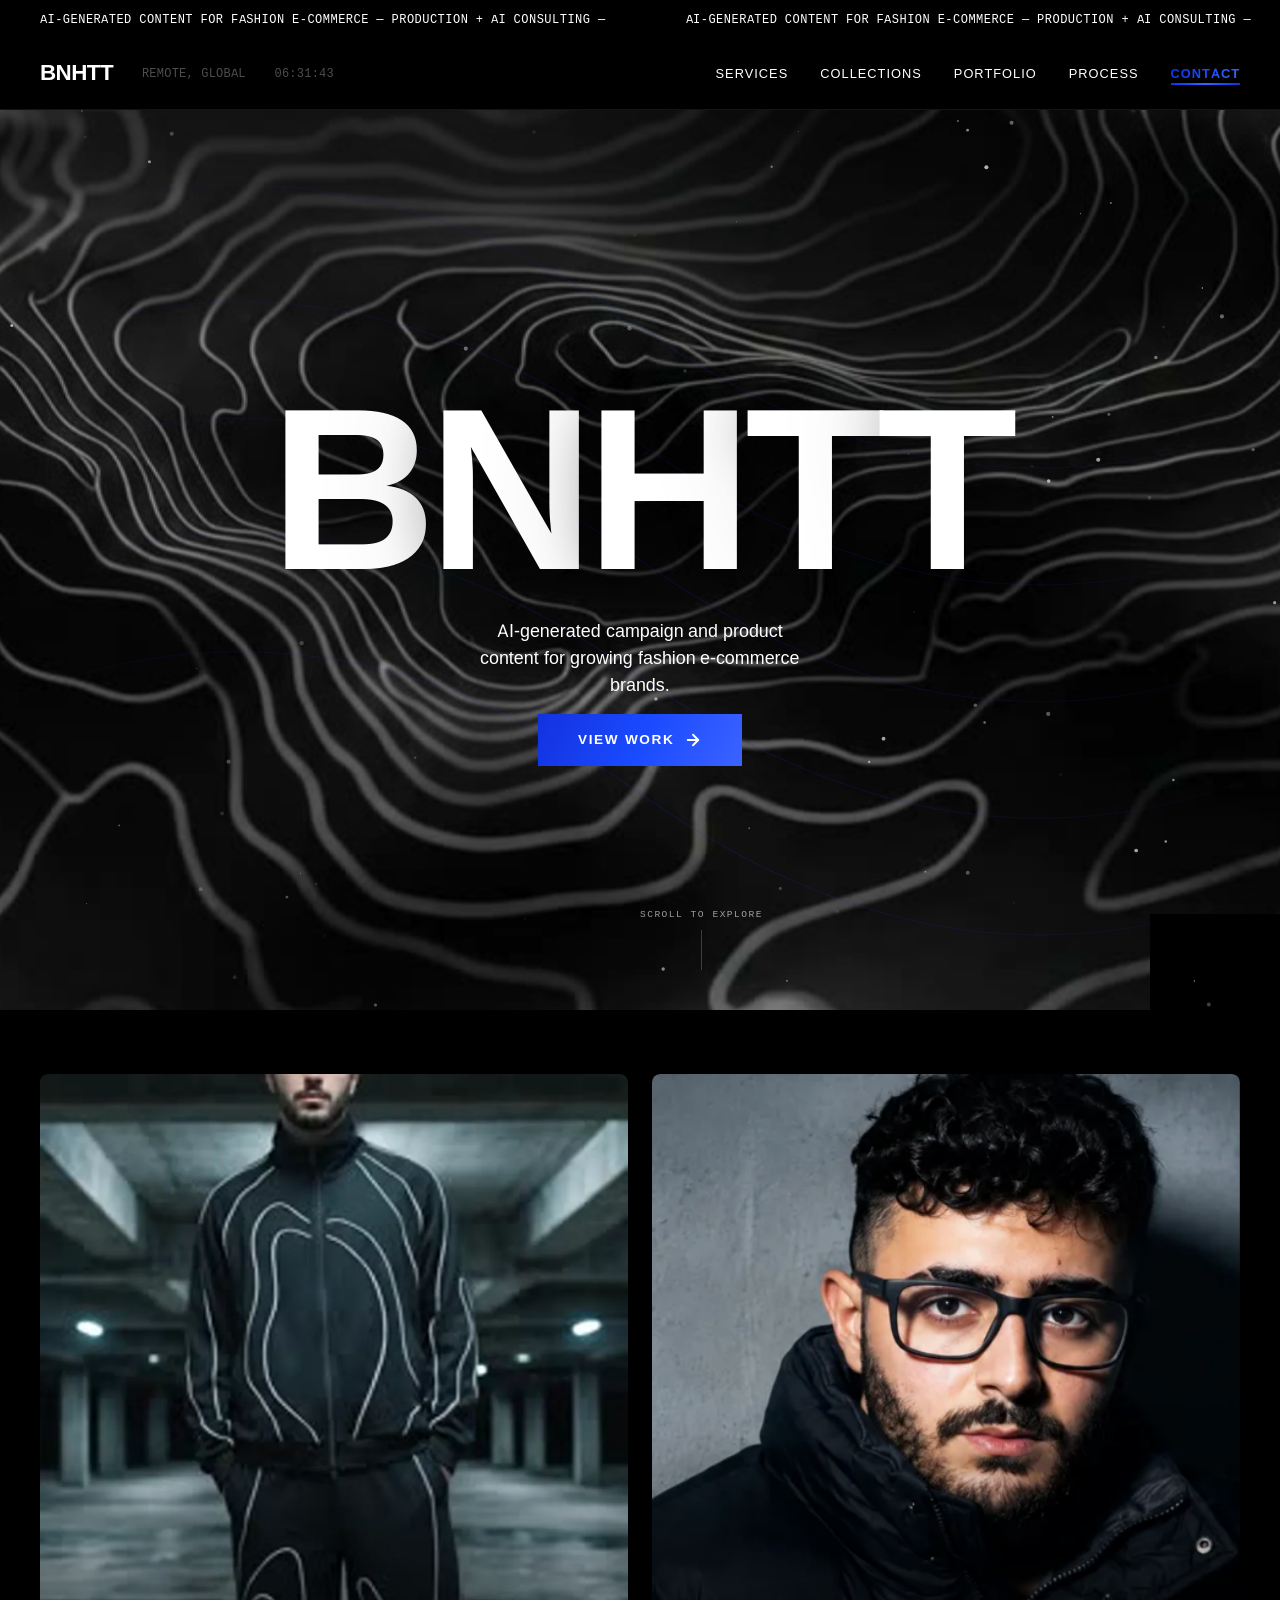
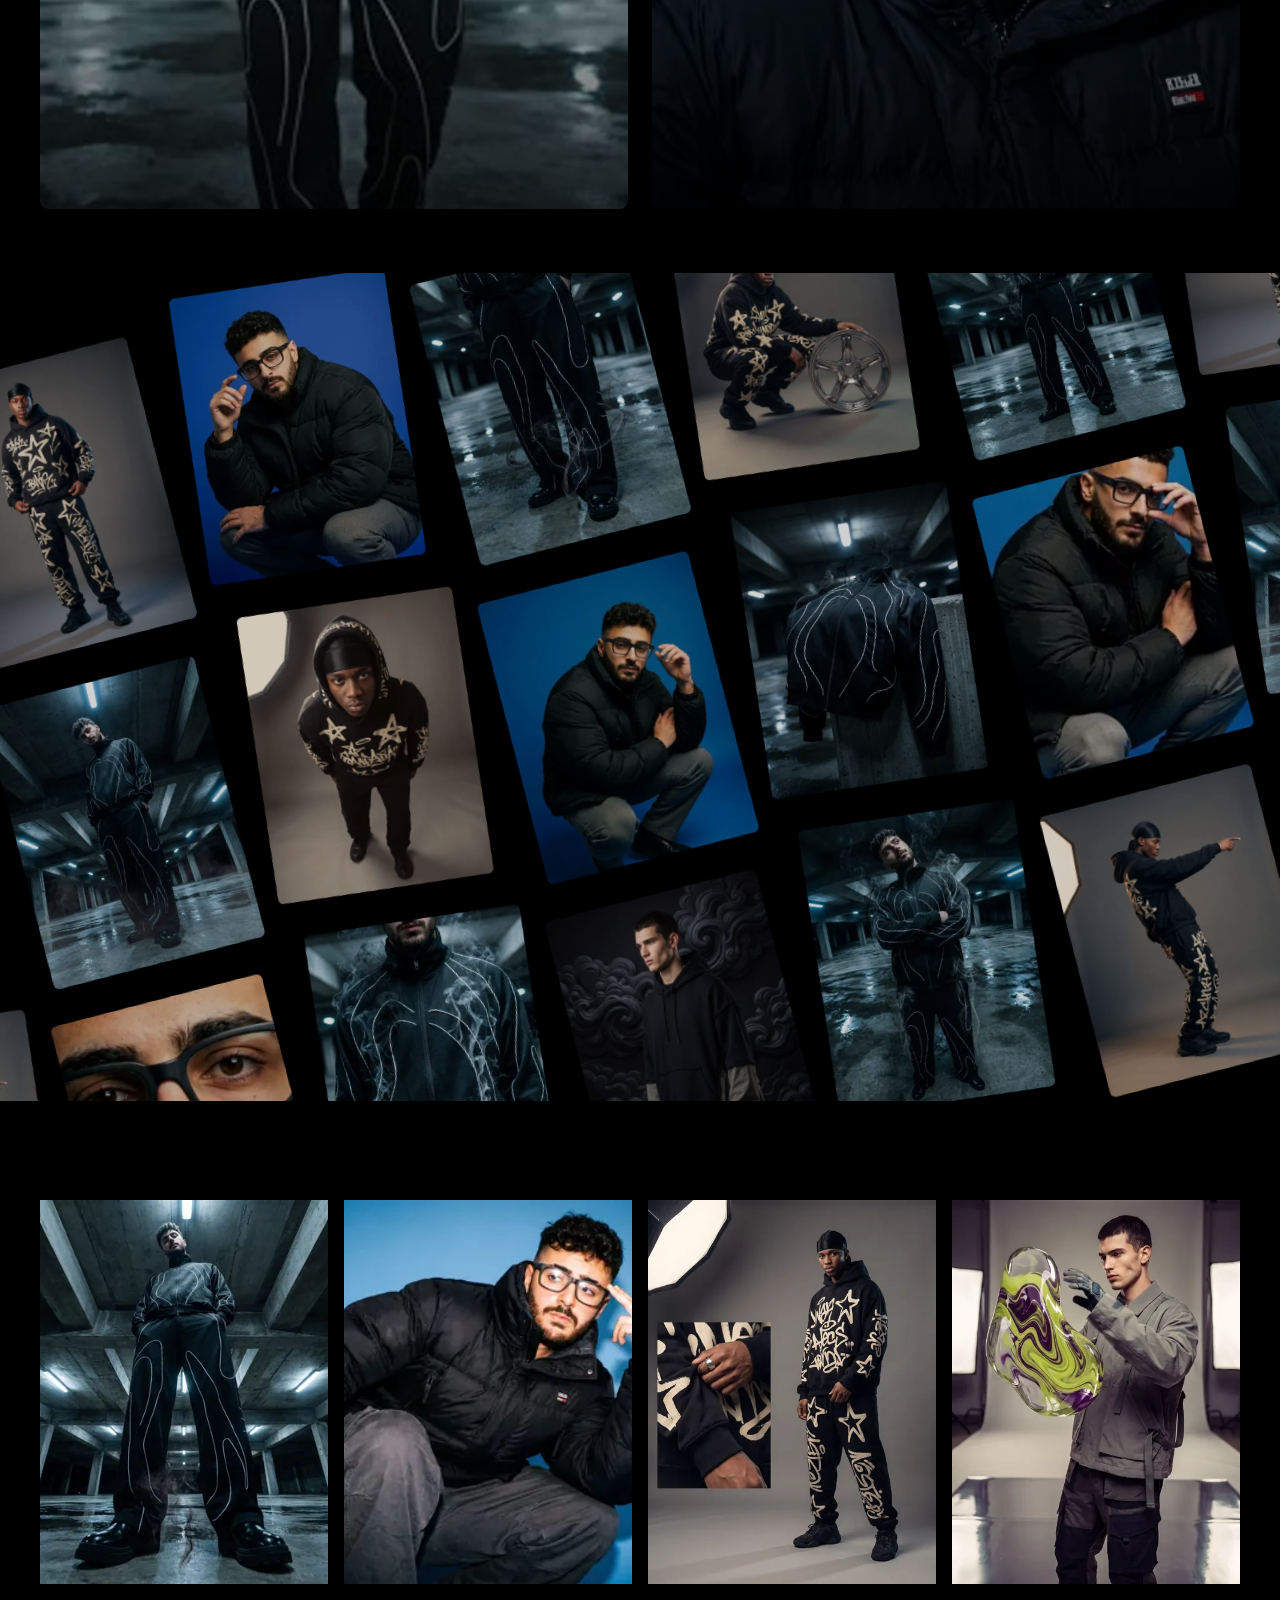
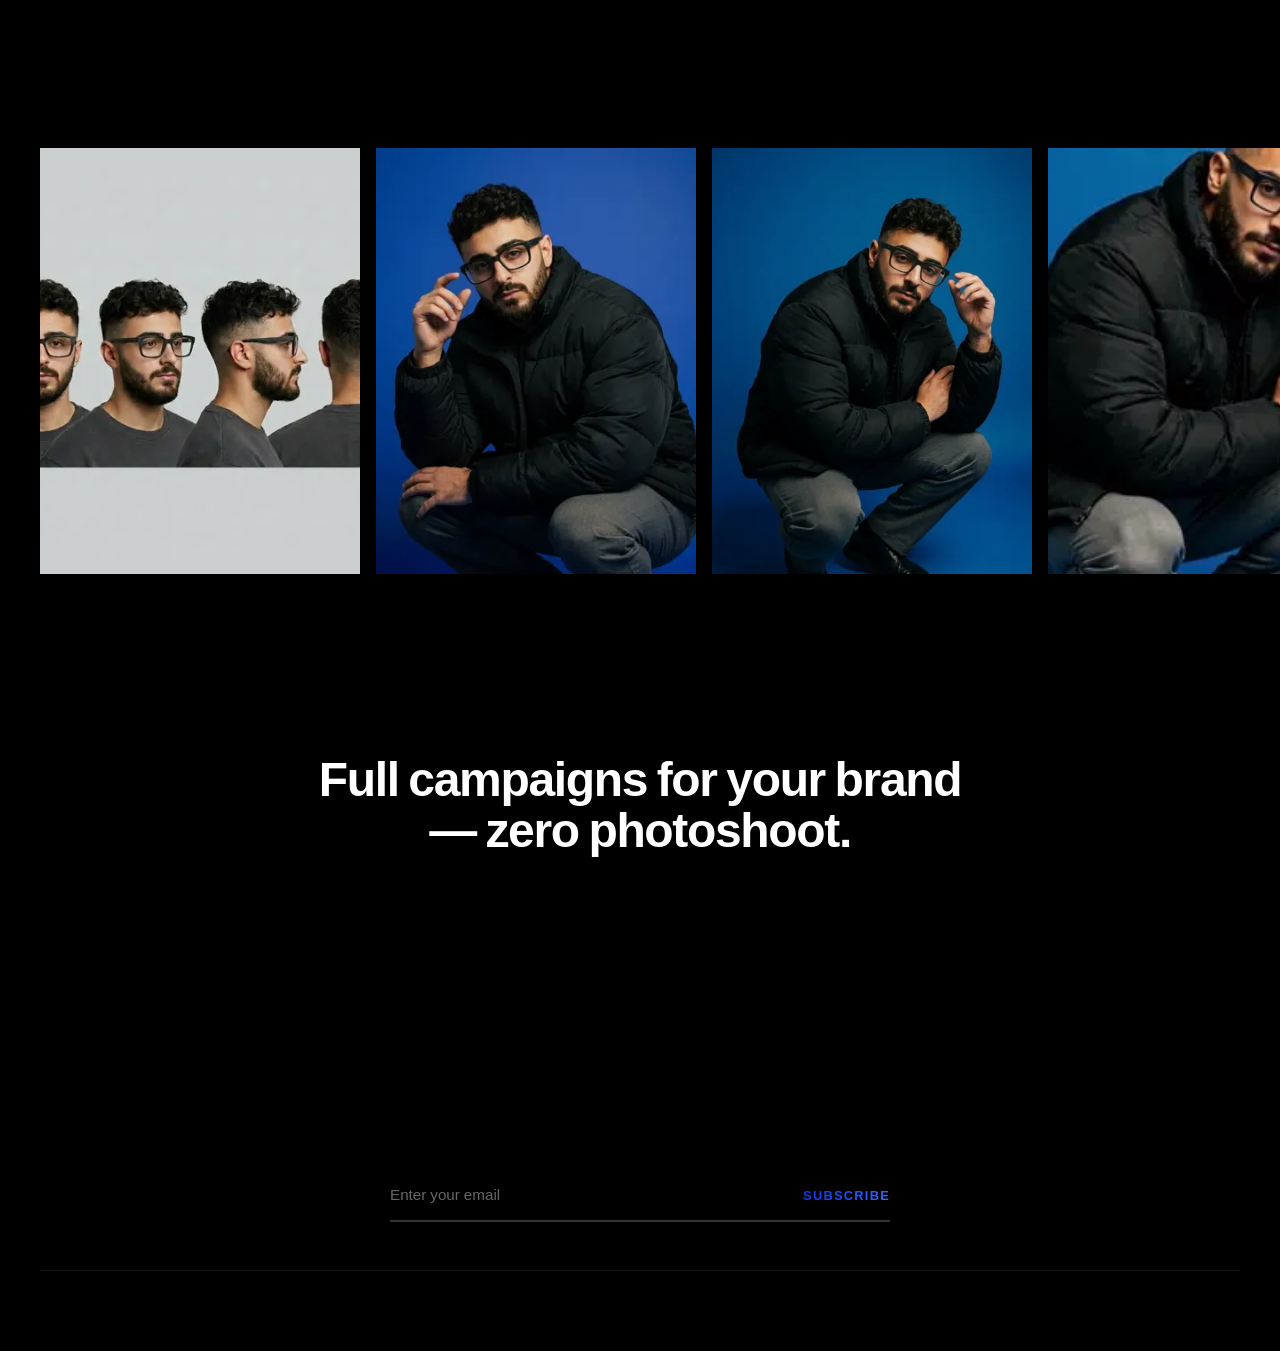
==== commit cdbfe890: "Merge pull request #14 from BNHTT/studio-web/audit-fix-broken-video-and-selected-work-dupes" ====
--- a/index.html
+++ b/index.html
@@ -165,12 +165,12 @@
         <div class="cascade-card"><img src="assets/campaigns/chrome_garage/02_editorial_profile_point_480.webp" srcset="assets/campaigns/chrome_garage/02_editorial_profile_point_480.webp 480w, assets/campaigns/chrome_garage/02_editorial_profile_point_900.webp 900w" sizes="(max-width: 900px) 40vw, 280px" alt="" loading="lazy" decoding="async" width="480" height="640"></div>
         <div class="cascade-card"><img src="assets/campaigns/blue/frame_closeup_480.webp" srcset="assets/campaigns/blue/frame_closeup_480.webp 480w, assets/campaigns/blue/frame_closeup_900.webp 900w" sizes="(max-width: 900px) 40vw, 280px" alt="" loading="lazy" decoding="async" width="480" height="640"></div>
         <div class="cascade-card"><img src="assets/campaigns/smoke/image-camera-most-important-instruction-tight--mr4s2w0s-jcgx_480.webp" srcset="assets/campaigns/smoke/image-camera-most-important-instruction-tight--mr4s2w0s-jcgx_480.webp 480w, assets/campaigns/smoke/image-camera-most-important-instruction-tight--mr4s2w0s-jcgx_900.webp 900w" sizes="(max-width: 900px) 40vw, 280px" alt="" loading="lazy" decoding="async" width="480" height="640"></div>
-        <div class="cascade-card"><img src="assets/campaigns/chrome_garage/03_detalle_textura_print_480.webp" srcset="assets/campaigns/chrome_garage/03_detalle_textura_print_480.webp 480w, assets/campaigns/chrome_garage/03_detalle_textura_print_900.webp 900w" sizes="(max-width: 900px) 40vw, 280px" alt="" loading="lazy" decoding="async" width="480" height="640"></div>
+        <div class="cascade-card"><img src="assets/campaigns/acid_mirage/acid_2_480.webp" srcset="assets/campaigns/acid_mirage/acid_2_480.webp 480w, assets/campaigns/acid_mirage/acid_2_900.webp 900w" sizes="(max-width: 900px) 40vw, 280px" alt="" loading="lazy" decoding="async" width="480" height="640"></div>
         <div class="cascade-card"><img src="assets/campaigns/smoke/image-camera-wide-angle-lens-45-degree-angle-i-mr4s3p71-jqk0_480.webp" srcset="assets/campaigns/smoke/image-camera-wide-angle-lens-45-degree-angle-i-mr4s3p71-jqk0_480.webp 480w, assets/campaigns/smoke/image-camera-wide-angle-lens-45-degree-angle-i-mr4s3p71-jqk0_900.webp 900w" sizes="(max-width: 900px) 40vw, 280px" alt="" loading="lazy" decoding="async" width="480" height="640"></div>
         <div class="cascade-card"><img src="assets/campaigns/chrome_garage/02_editorial_profile_point_480.webp" srcset="assets/campaigns/chrome_garage/02_editorial_profile_point_480.webp 480w, assets/campaigns/chrome_garage/02_editorial_profile_point_900.webp 900w" sizes="(max-width: 900px) 40vw, 280px" alt="" loading="lazy" decoding="async" width="480" height="640"></div>
         <div class="cascade-card"><img src="assets/campaigns/blue/frame_closeup_480.webp" srcset="assets/campaigns/blue/frame_closeup_480.webp 480w, assets/campaigns/blue/frame_closeup_900.webp 900w" sizes="(max-width: 900px) 40vw, 280px" alt="" loading="lazy" decoding="async" width="480" height="640"></div>
         <div class="cascade-card"><img src="assets/campaigns/smoke/image-camera-most-important-instruction-tight--mr4s2w0s-jcgx_480.webp" srcset="assets/campaigns/smoke/image-camera-most-important-instruction-tight--mr4s2w0s-jcgx_480.webp 480w, assets/campaigns/smoke/image-camera-most-important-instruction-tight--mr4s2w0s-jcgx_900.webp 900w" sizes="(max-width: 900px) 40vw, 280px" alt="" loading="lazy" decoding="async" width="480" height="640"></div>
-        <div class="cascade-card"><img src="assets/campaigns/chrome_garage/03_detalle_textura_print_480.webp" srcset="assets/campaigns/chrome_garage/03_detalle_textura_print_480.webp 480w, assets/campaigns/chrome_garage/03_detalle_textura_print_900.webp 900w" sizes="(max-width: 900px) 40vw, 280px" alt="" loading="lazy" decoding="async" width="480" height="640"></div>
+        <div class="cascade-card"><img src="assets/campaigns/acid_mirage/acid_2_480.webp" srcset="assets/campaigns/acid_mirage/acid_2_480.webp 480w, assets/campaigns/acid_mirage/acid_2_900.webp 900w" sizes="(max-width: 900px) 40vw, 280px" alt="" loading="lazy" decoding="async" width="480" height="640"></div>
         <div class="cascade-card"><img src="assets/campaigns/smoke/image-camera-wide-angle-lens-45-degree-angle-i-mr4s3p71-jqk0_480.webp" srcset="assets/campaigns/smoke/image-camera-wide-angle-lens-45-degree-angle-i-mr4s3p71-jqk0_480.webp 480w, assets/campaigns/smoke/image-camera-wide-angle-lens-45-degree-angle-i-mr4s3p71-jqk0_900.webp 900w" sizes="(max-width: 900px) 40vw, 280px" alt="" loading="lazy" decoding="async" width="480" height="640"></div>
       </div>
     </div>
@@ -185,18 +185,22 @@
   <section class="photo-banner" id="work" data-reveal>
     <h2 class="section-title" data-reveal-word>Selected Work</h2>
         <div class="photo-banner-grid">
-      <div class="photo-item" data-reveal-word>
-        <img src="assets/campaigns/smoke/image-product-still-life-fashion-photography-o-mr4r7rx3-8bcl_900.webp" srcset="assets/campaigns/smoke/image-product-still-life-fashion-photography-o-mr4r7rx3-8bcl_480.webp 480w, assets/campaigns/smoke/image-product-still-life-fashion-photography-o-mr4r7rx3-8bcl_900.webp 900w" sizes="(max-width: 900px) 45vw, 320px" alt="Smoke campaign — AI-generated product still life" loading="lazy" decoding="async" width="900" height="1200">
-      </div>
-      <div class="photo-item" data-reveal-word>
-        <img src="assets/campaigns/blue/frame_hero2_900.webp" srcset="assets/campaigns/blue/frame_hero2_480.webp 480w, assets/campaigns/blue/frame_hero2_900.webp 900w" sizes="(max-width: 900px) 45vw, 320px" alt="Blue campaign — hero frame on saturated blue set" loading="lazy" decoding="async" width="900" height="1200">
-      </div>
-      <div class="photo-item" data-reveal-word>
-        <img src="assets/campaigns/chrome_garage/04_prop_llanta_cromada_900.webp" srcset="assets/campaigns/chrome_garage/04_prop_llanta_cromada_480.webp 480w, assets/campaigns/chrome_garage/04_prop_llanta_cromada_900.webp 900w" sizes="(max-width: 900px) 45vw, 320px" alt="Chrome Garage campaign — chrome rim as sculptural prop" loading="lazy" decoding="async" width="900" height="1200">
-      </div>
-      <div class="photo-item" data-reveal-word>
-        <img src="assets/campaigns/smoke/image-camera-wide-angle-lens-45-degree-angle-i-mr4s3p71-jqk0_900.webp" srcset="assets/campaigns/smoke/image-camera-wide-angle-lens-45-degree-angle-i-mr4s3p71-jqk0_480.webp 480w, assets/campaigns/smoke/image-camera-wide-angle-lens-45-degree-angle-i-mr4s3p71-jqk0_900.webp 900w" sizes="(max-width: 900px) 45vw, 320px" alt="Smoke campaign — wide angle editorial shot" loading="lazy" decoding="async" width="900" height="1200">
-      </div>
+      <a class="photo-item" data-reveal-word href="collections.html#smoke">
+        <img src="assets/campaigns/smoke/image-camera-most-important-instruction-extrem-mr4rii1w-jrmy_900.webp" srcset="assets/campaigns/smoke/image-camera-most-important-instruction-extrem-mr4rii1w-jrmy_480.webp 480w, assets/campaigns/smoke/image-camera-most-important-instruction-extrem-mr4rii1w-jrmy_900.webp 900w" sizes="(max-width: 900px) 45vw, 320px" alt="Smoke campaign — extreme angle editorial shot" loading="lazy" decoding="async" width="900" height="900">
+        <span class="photo-item-label">SMOKE</span>
+      </a>
+      <a class="photo-item" data-reveal-word href="collections.html#blue">
+        <img src="assets/campaigns/blue/ph_editorial_900.webp" srcset="assets/campaigns/blue/ph_editorial_480.webp 480w, assets/campaigns/blue/ph_editorial_900.webp 900w" sizes="(max-width: 900px) 45vw, 320px" alt="Blue campaign — editorial frame on saturated blue set" loading="lazy" decoding="async" width="900" height="604">
+        <span class="photo-item-label">BLUE / AETHER FLUX</span>
+      </a>
+      <a class="photo-item" data-reveal-word href="collections.html#chrome-garage">
+        <img src="assets/campaigns/chrome_garage/03_detalle_textura_print_900.webp" srcset="assets/campaigns/chrome_garage/03_detalle_textura_print_480.webp 480w, assets/campaigns/chrome_garage/03_detalle_textura_print_900.webp 900w" sizes="(max-width: 900px) 45vw, 320px" alt="Chrome Garage campaign — print texture detail" loading="lazy" decoding="async" width="900" height="1206">
+        <span class="photo-item-label">CHROME GARAGE</span>
+      </a>
+      <a class="photo-item" data-reveal-word href="collections.html#acid-mirage">
+        <img src="assets/campaigns/acid_mirage/acid_4_900.webp" srcset="assets/campaigns/acid_mirage/acid_4_480.webp 480w, assets/campaigns/acid_mirage/acid_4_900.webp 900w" sizes="(max-width: 900px) 45vw, 320px" alt="Acid Mirage campaign — model with floating acid form" loading="lazy" decoding="async" width="900" height="1206">
+        <span class="photo-item-label">ACID MIRAGE</span>
+      </a>
     </div>
   </section>
 
@@ -234,26 +238,6 @@
       </div>
       <div class="slideshow-item" aria-hidden="true">
         <img src="assets/images/bnhtt/process-04_480.webp" srcset="assets/images/bnhtt/process-04_480.webp 480w, assets/images/bnhtt/process-04_900.webp 900w" sizes="(max-width: 900px) 240px, 320px" loading="lazy" decoding="async" alt="" aria-hidden="true">
-      </div>
-    </div>
-  </section>
-
-  <!-- ===== MANIFESTO (approach/positioning) ===== -->
-  <section class="manifesto" id="about" data-reveal>
-    <span class="manifesto-kicker" data-reveal-word>THE APPROACH</span>
-    <h2 class="manifesto-title" data-reveal-word>AI is the production tool. The creative direction is still human.</h2>
-    <div class="manifesto-grid">
-      <div class="manifesto-point" data-reveal-word>
-        <h3>01 — Start from something real</h3>
-        <p>Every campaign starts from a real reference — a model, a set, a product — sourced or captured first. The AI generates variations from there, never from nothing.</p>
-      </div>
-      <div class="manifesto-point" data-reveal-word>
-        <h3>02 — Direction over automation</h3>
-        <p>Styling, framing and brand fit are decided by a person before a single frame is generated. AI speeds up production; it doesn't replace the eye behind it.</p>
-      </div>
-      <div class="manifesto-point" data-reveal-word>
-        <h3>03 — Built for brands that need volume</h3>
-        <p>Fashion and e-commerce brands need a steady stream of product and campaign visuals. AI content production makes that volume possible without a new photoshoot for every SKU or season.</p>
       </div>
     </div>
   </section>
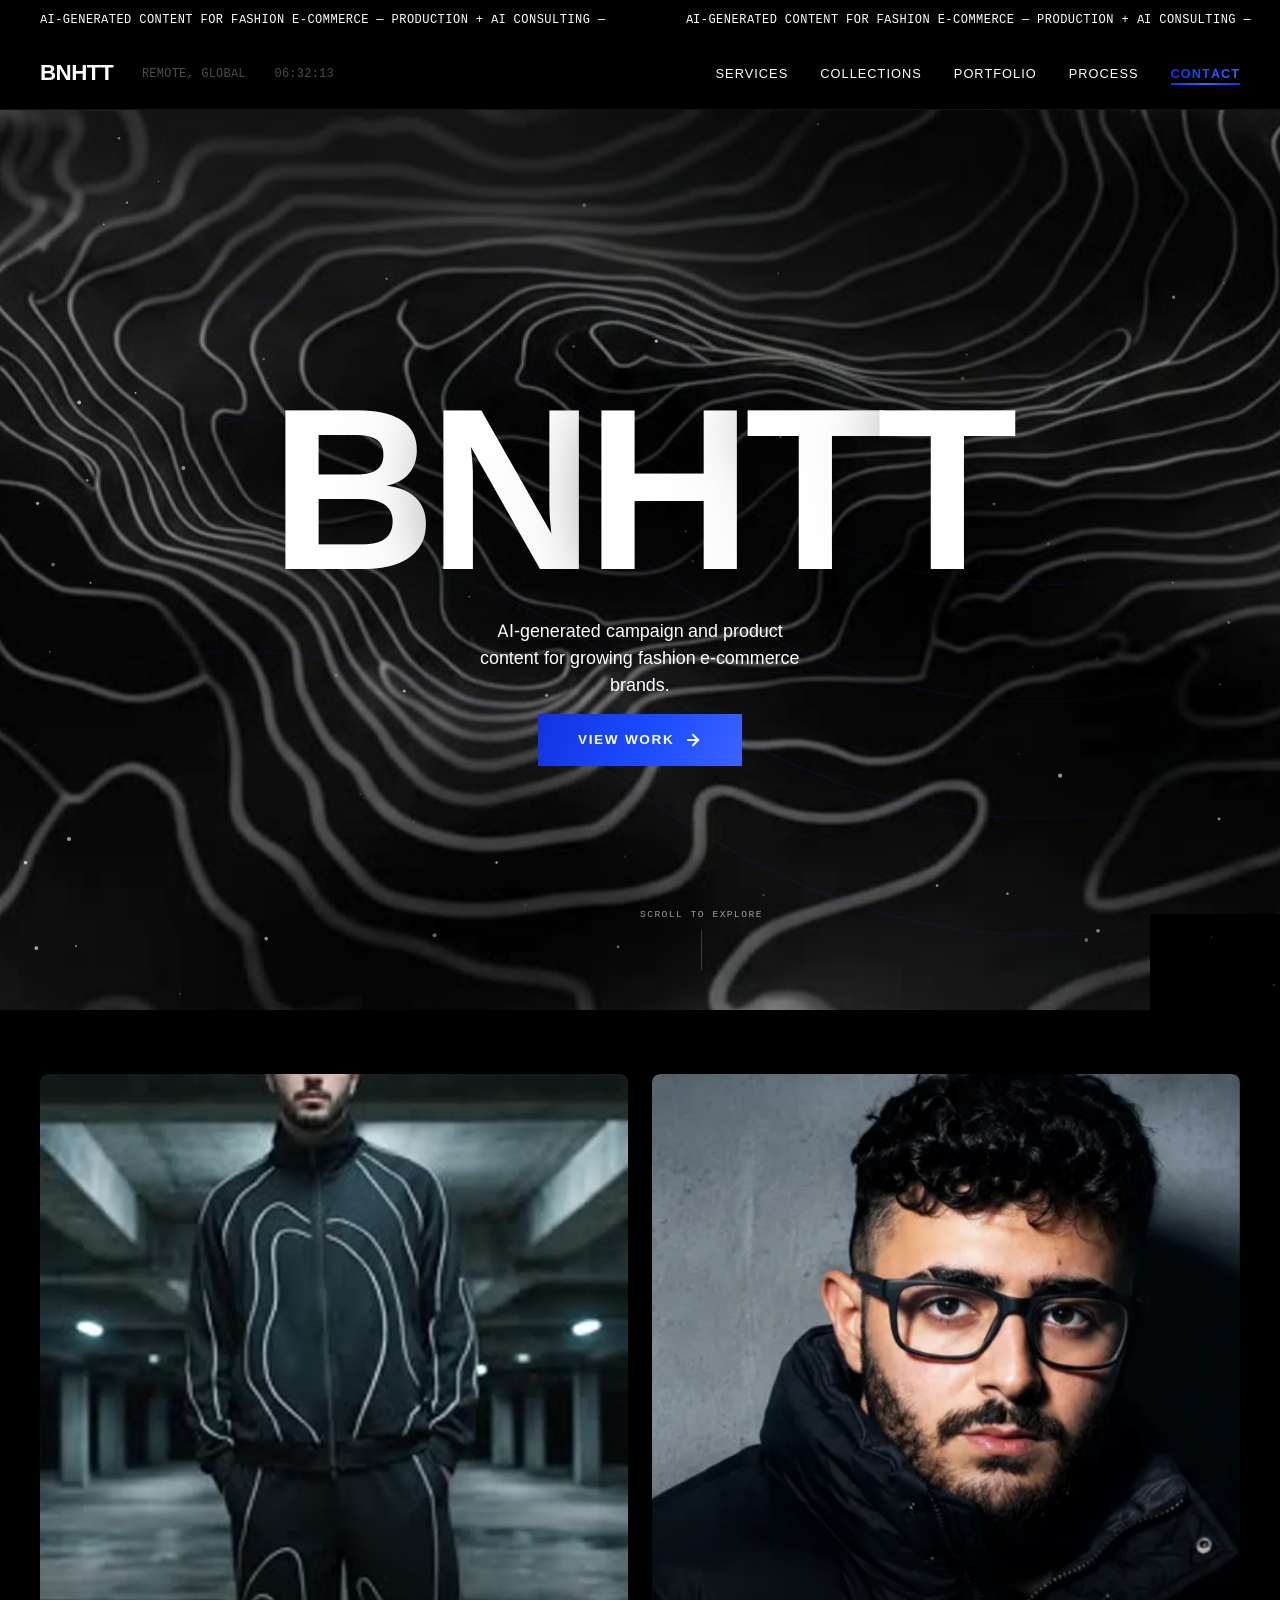
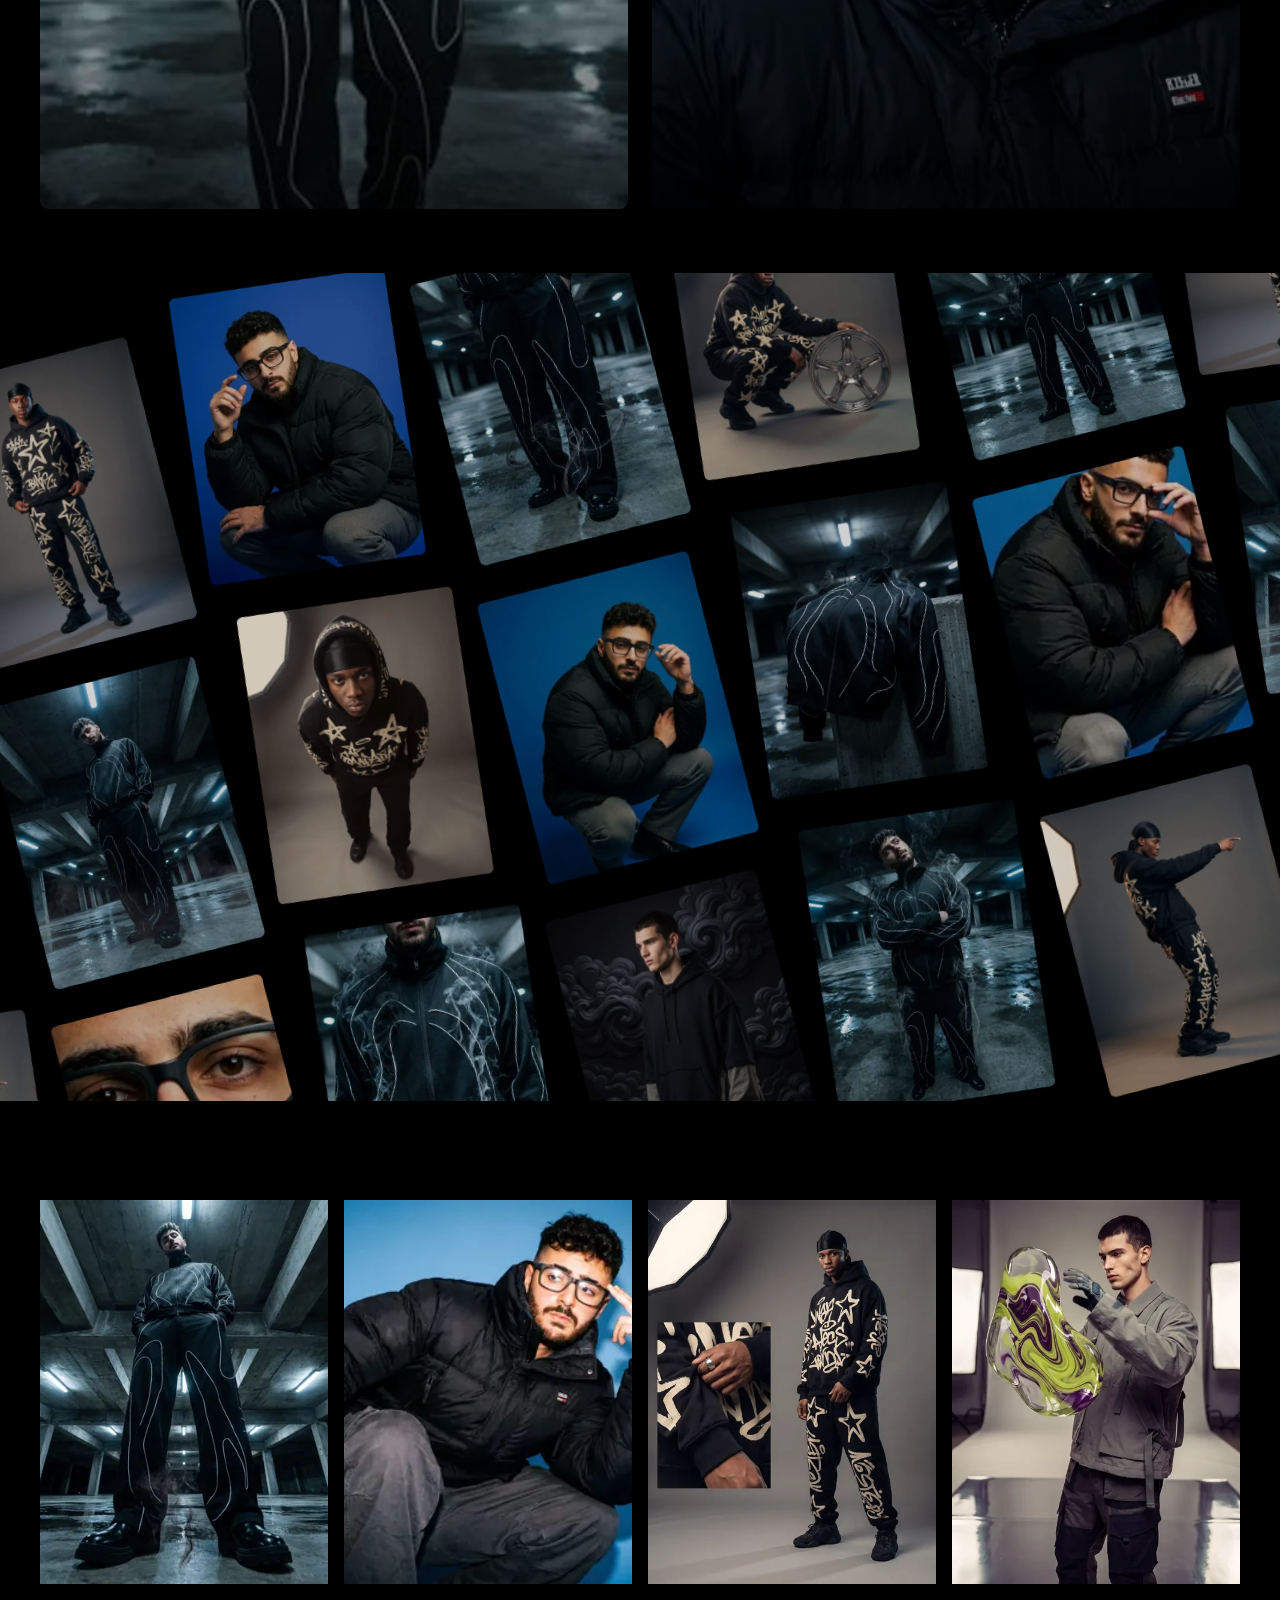
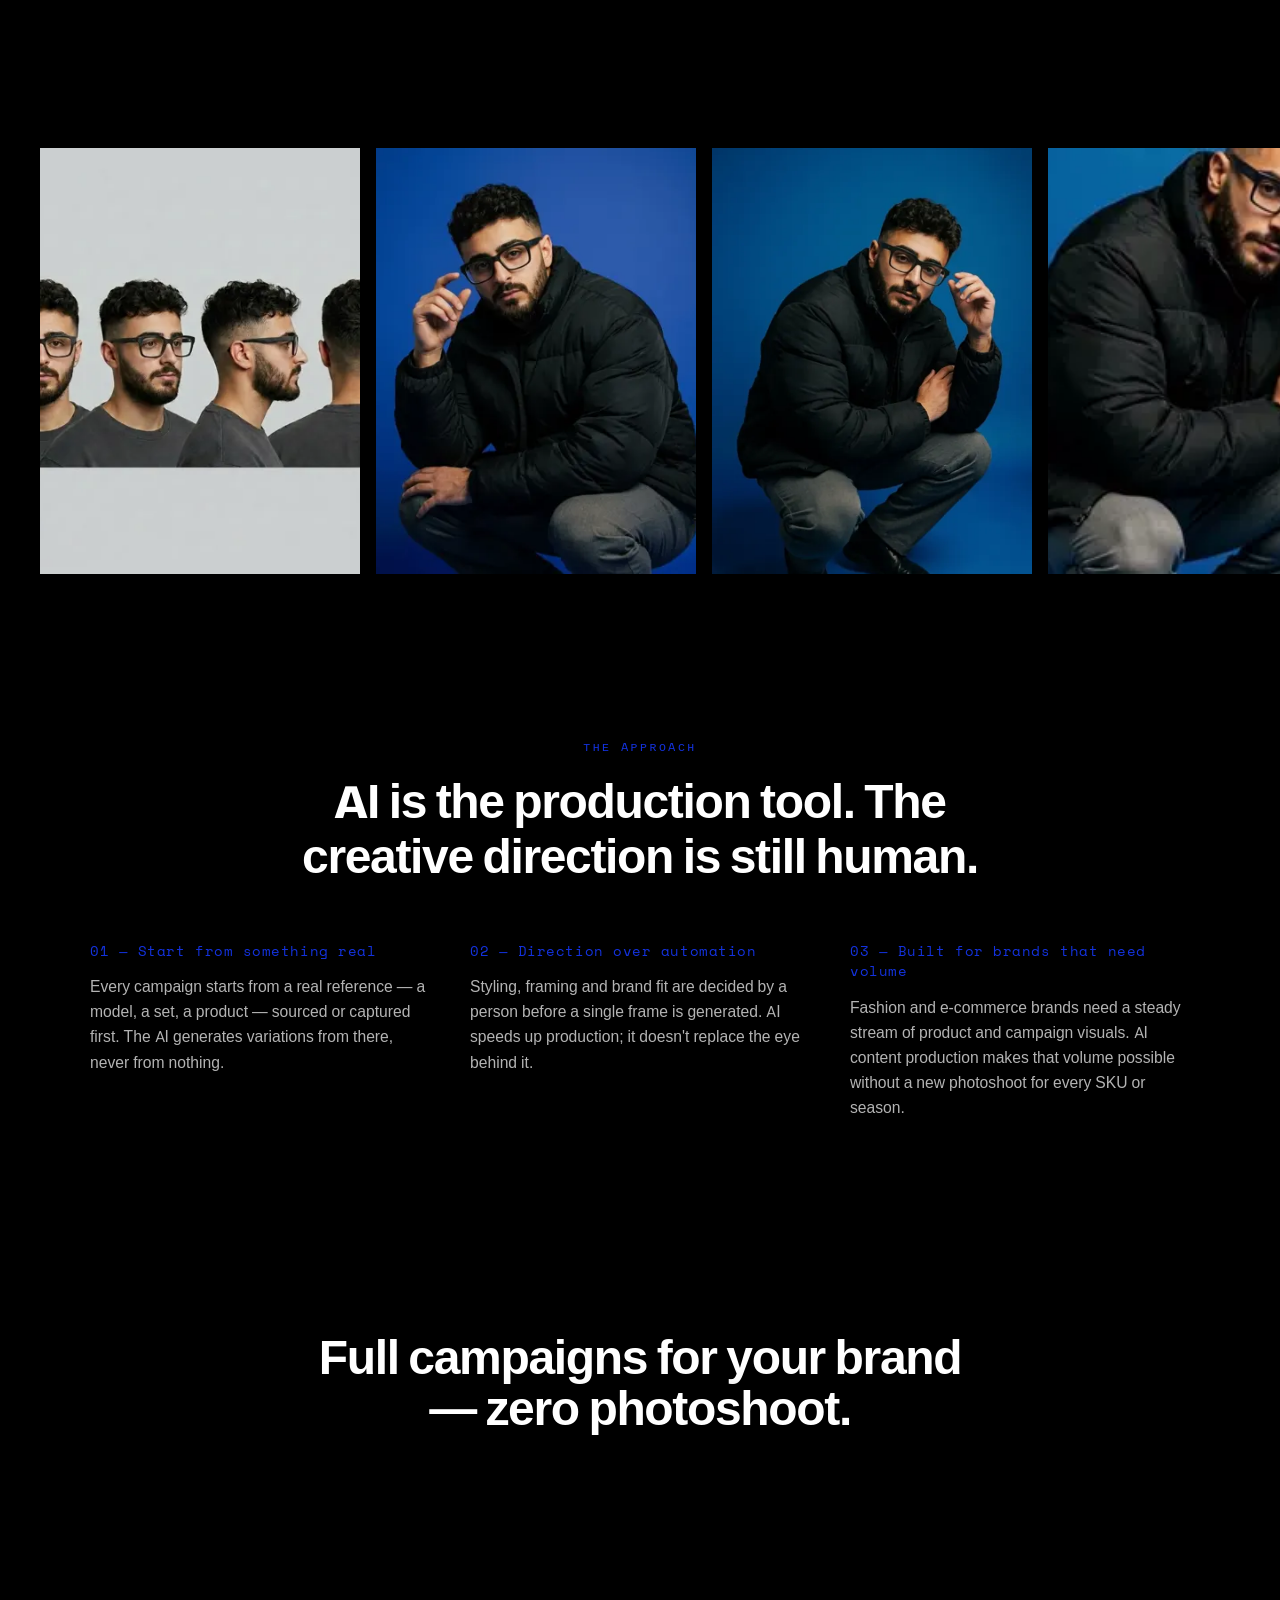
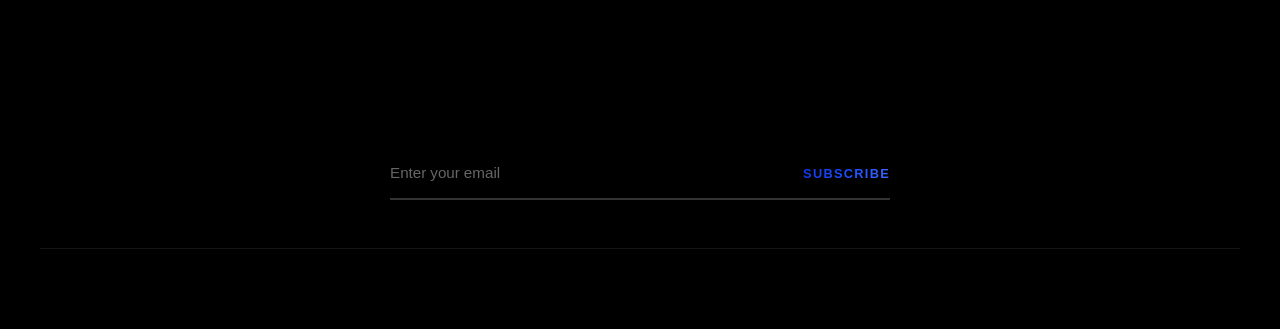
==== commit 623d614e: "Merge pull request #15 from BNHTT/studio-web/manifesto-section-and-css-dedupe" ====
--- a/index.html
+++ b/index.html
@@ -242,6 +242,26 @@
     </div>
   </section>
 
+  <!-- ===== MANIFESTO (approach/positioning) ===== -->
+  <section class="manifesto" id="about" data-reveal>
+    <span class="manifesto-kicker" data-reveal-word>THE APPROACH</span>
+    <h2 class="manifesto-title" data-reveal-word>AI is the production tool. The creative direction is still human.</h2>
+    <div class="manifesto-grid">
+      <div class="manifesto-point" data-reveal-word>
+        <h3>01 — Start from something real</h3>
+        <p>Every campaign starts from a real reference — a model, a set, a product — sourced or captured first. The AI generates variations from there, never from nothing.</p>
+      </div>
+      <div class="manifesto-point" data-reveal-word>
+        <h3>02 — Direction over automation</h3>
+        <p>Styling, framing and brand fit are decided by a person before a single frame is generated. AI speeds up production; it doesn't replace the eye behind it.</p>
+      </div>
+      <div class="manifesto-point" data-reveal-word>
+        <h3>03 — Built for brands that need volume</h3>
+        <p>Fashion and e-commerce brands need a steady stream of product and campaign visuals. AI content production makes that volume possible without a new photoshoot for every SKU or season.</p>
+      </div>
+    </div>
+  </section>
+
   <!-- ===== FOOTER ===== -->
   <footer class="footer" id="contact">
     <div class="contact-cta">
